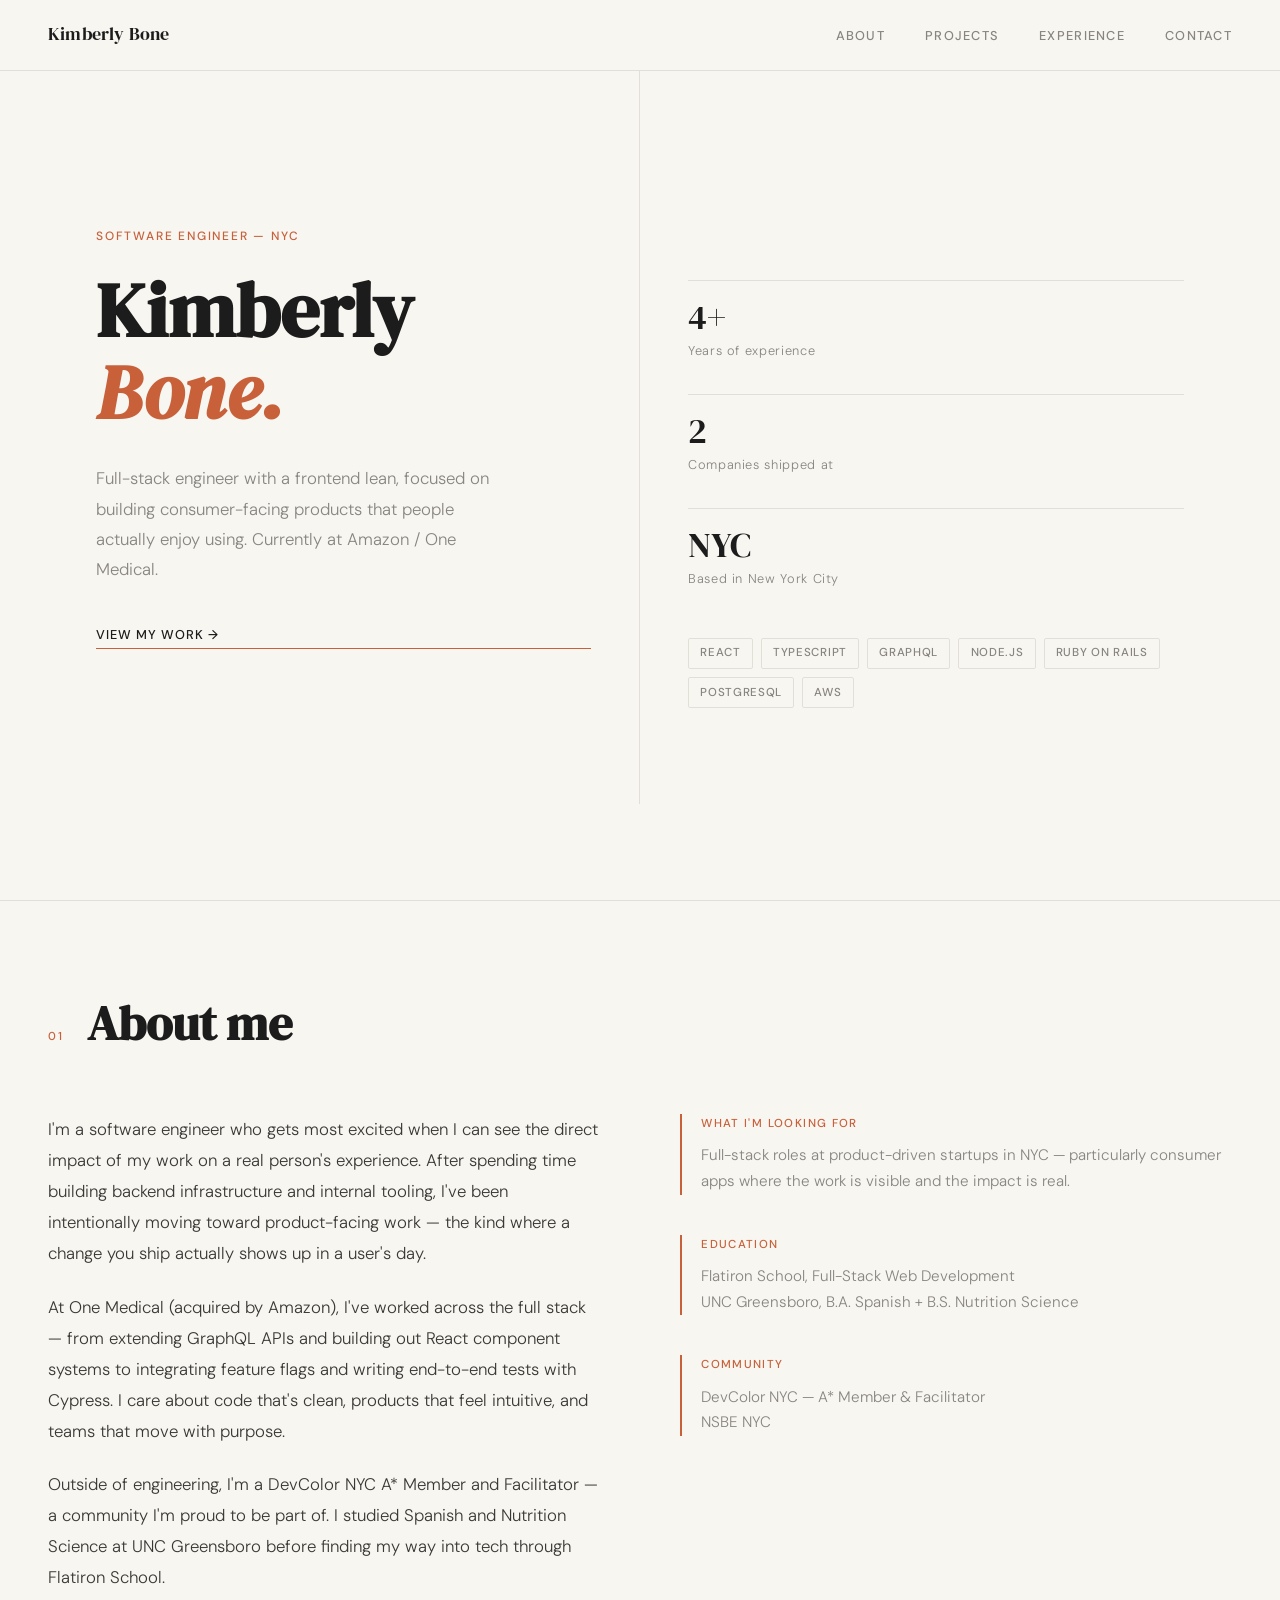
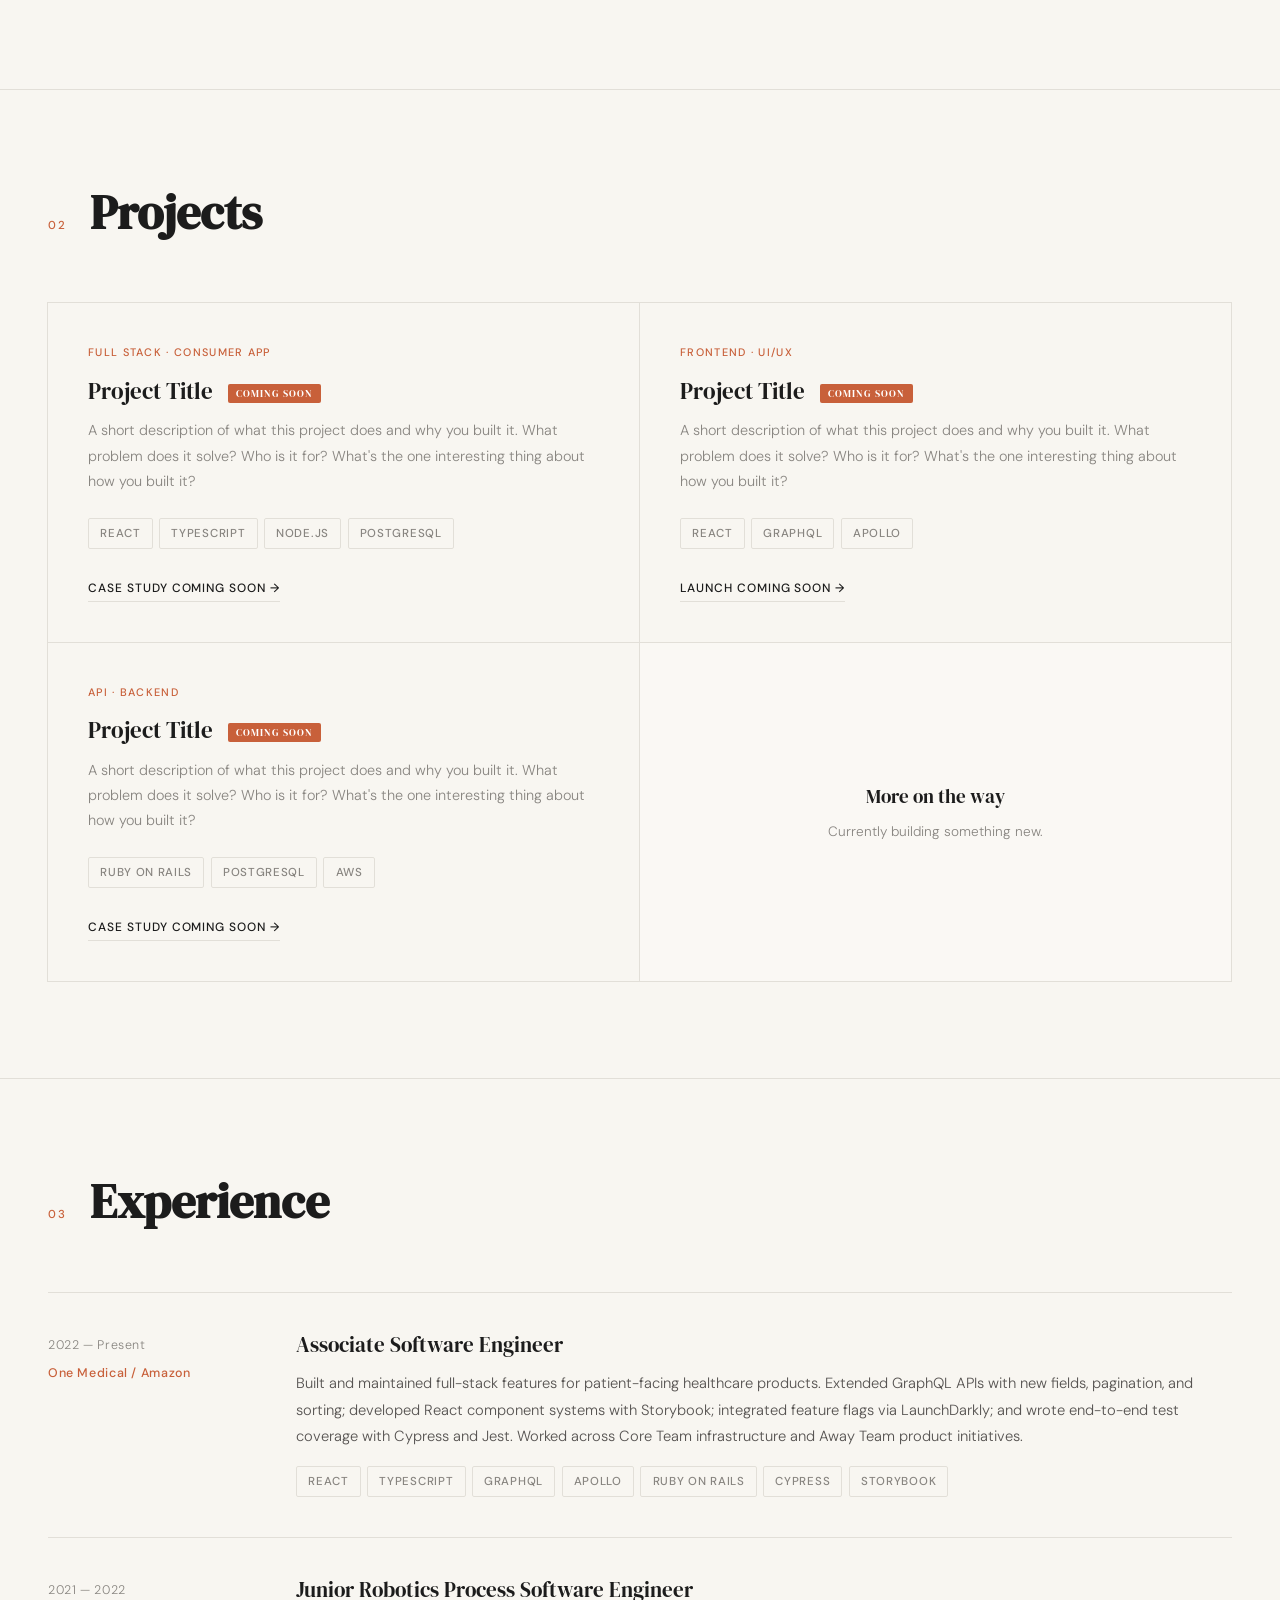
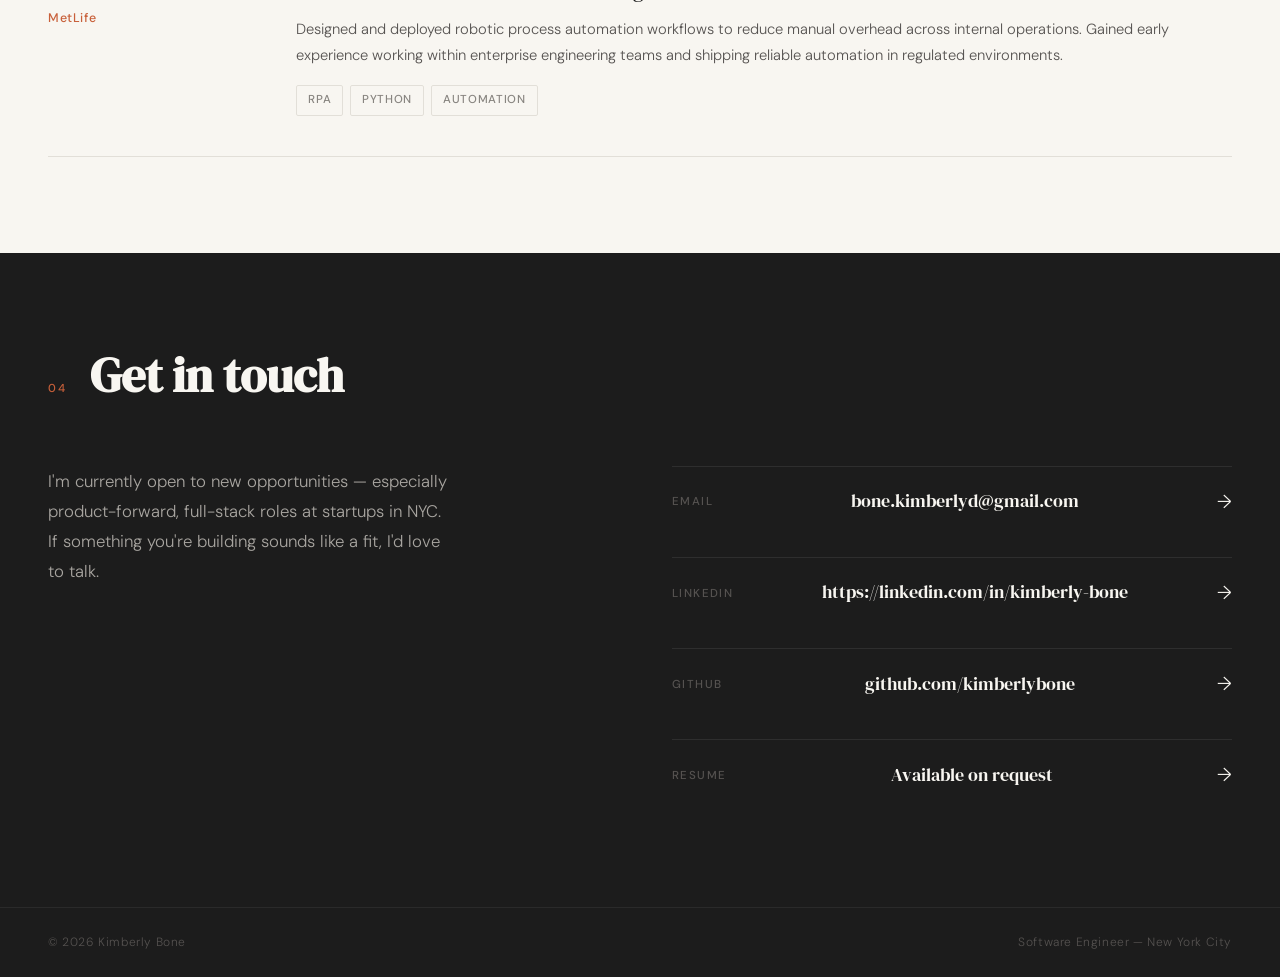
==== index.html @ f85bc444 "Initial portfolio site" ====
<!DOCTYPE html>
<html lang="en">
<head>
  <meta charset="UTF-8" />
  <meta name="viewport" content="width=device-width, initial-scale=1.0" />
  <title>Kimberly Bone — Software Engineer</title>
  <link rel="preconnect" href="https://fonts.googleapis.com" />
  <link rel="preconnect" href="https://fonts.gstatic.com" crossorigin />
  <link href="https://fonts.googleapis.com/css2?family=DM+Serif+Display:ital@0;1&family=DM+Sans:wght@300;400;500&display=swap" rel="stylesheet" />
  <style>
    *, *::before, *::after { box-sizing: border-box; margin: 0; padding: 0; }

    :root {
      --black: #0f0f0f;
      --white: #f8f6f1;
      --ink: #1c1c1c;
      --muted: #888580;
      --accent: #c8603a;
      --rule: #e2dfd8;
      --serif: 'DM Serif Display', Georgia, serif;
      --sans: 'DM Sans', system-ui, sans-serif;
    }

    html { scroll-behavior: smooth; }

    body {
      background: var(--white);
      color: var(--ink);
      font-family: var(--sans);
      font-weight: 300;
      font-size: 16px;
      line-height: 1.7;
      -webkit-font-smoothing: antialiased;
    }

    /* ── NAV ── */
    nav {
      position: fixed;
      top: 0; left: 0; right: 0;
      z-index: 100;
      display: flex;
      justify-content: space-between;
      align-items: center;
      padding: 1.25rem 3rem;
      background: var(--white);
      border-bottom: 1px solid var(--rule);
      opacity: 0;
      animation: fadeDown 0.6s 0.1s forwards;
    }

    .nav-logo {
      font-family: var(--serif);
      font-size: 1.1rem;
      color: var(--ink);
      text-decoration: none;
      letter-spacing: 0.01em;
    }

    .nav-links {
      display: flex;
      gap: 2.5rem;
      list-style: none;
    }

    .nav-links a {
      font-size: 0.8rem;
      font-weight: 500;
      letter-spacing: 0.1em;
      text-transform: uppercase;
      color: var(--muted);
      text-decoration: none;
      transition: color 0.2s;
    }

    .nav-links a:hover { color: var(--ink); }

    /* ── HERO ── */
    #home {
      min-height: 100vh;
      display: grid;
      grid-template-columns: 1fr 1fr;
      padding-top: 70px;
    }

    .hero-left {
      padding: 6rem 3rem 6rem 3rem;
      display: flex;
      flex-direction: column;
      justify-content: center;
      border-right: 1px solid var(--rule);
      opacity: 0;
      animation: fadeUp 0.8s 0.3s forwards;
    }

    .hero-label {
      font-size: 0.75rem;
      font-weight: 500;
      letter-spacing: 0.15em;
      text-transform: uppercase;
      color: var(--accent);
      margin-bottom: 1.5rem;
    }

    .hero-name {
      font-family: var(--serif);
      font-size: clamp(3.5rem, 6vw, 5.5rem);
      line-height: 1.05;
      color: var(--ink);
      margin-bottom: 2rem;
    }

    .hero-name em {
      font-style: italic;
      color: var(--accent);
    }

    .hero-desc {
      font-size: 1.05rem;
      color: var(--muted);
      max-width: 420px;
      line-height: 1.8;
      margin-bottom: 2.5rem;
    }

    .hero-cta {
      display: inline-flex;
      align-items: center;
      gap: 0.6rem;
      font-size: 0.8rem;
      font-weight: 500;
      letter-spacing: 0.08em;
      text-transform: uppercase;
      color: var(--ink);
      text-decoration: none;
      border-bottom: 1.5px solid var(--accent);
      padding-bottom: 2px;
      transition: color 0.2s, gap 0.2s;
    }

    .hero-cta:hover { color: var(--accent); gap: 1rem; }

    .hero-right {
      padding: 6rem 3rem;
      display: flex;
      flex-direction: column;
      justify-content: flex-end;
      opacity: 0;
      animation: fadeUp 0.8s 0.5s forwards;
    }

    .hero-stats {
      display: flex;
      flex-direction: column;
      gap: 2rem;
      margin-bottom: 3rem;
    }

    .stat {
      border-top: 1px solid var(--rule);
      padding-top: 1.2rem;
    }

    .stat-num {
      font-family: var(--serif);
      font-size: 2.2rem;
      color: var(--ink);
      line-height: 1;
      margin-bottom: 0.3rem;
    }

    .stat-label {
      font-size: 0.8rem;
      color: var(--muted);
      letter-spacing: 0.05em;
    }

    .hero-stack {
      display: flex;
      flex-wrap: wrap;
      gap: 0.5rem;
    }

    .tag {
      font-size: 0.72rem;
      font-weight: 500;
      letter-spacing: 0.06em;
      text-transform: uppercase;
      color: var(--muted);
      border: 1px solid var(--rule);
      padding: 0.3rem 0.7rem;
      border-radius: 2px;
    }

    /* ── SECTION SHARED ── */
    section {
      padding: 6rem 3rem;
      border-top: 1px solid var(--rule);
    }

    .section-header {
      display: flex;
      align-items: baseline;
      gap: 1.5rem;
      margin-bottom: 4rem;
    }

    .section-num {
      font-size: 0.72rem;
      font-weight: 500;
      letter-spacing: 0.15em;
      text-transform: uppercase;
      color: var(--accent);
    }

    .section-title {
      font-family: var(--serif);
      font-size: clamp(2rem, 4vw, 3rem);
      color: var(--ink);
      line-height: 1.1;
    }

    /* ── ABOUT ── */
    #about .about-grid {
      display: grid;
      grid-template-columns: 1fr 1fr;
      gap: 5rem;
      align-items: start;
    }

    .about-body p {
      font-size: 1.05rem;
      color: #3a3835;
      margin-bottom: 1.4rem;
      line-height: 1.85;
    }

    .about-body p:last-child { margin-bottom: 0; }

    .about-aside {
      display: flex;
      flex-direction: column;
      gap: 2.5rem;
    }

    .aside-block {
      border-left: 2px solid var(--accent);
      padding-left: 1.2rem;
    }

    .aside-block-label {
      font-size: 0.72rem;
      font-weight: 500;
      letter-spacing: 0.12em;
      text-transform: uppercase;
      color: var(--accent);
      margin-bottom: 0.6rem;
    }

    .aside-block-text {
      font-size: 0.95rem;
      color: var(--muted);
      line-height: 1.7;
    }

    /* ── PROJECTS ── */
    #projects .projects-grid {
      display: grid;
      grid-template-columns: 1fr 1fr;
      gap: 0;
    }

    .project-card {
      padding: 2.5rem;
      border: 1px solid var(--rule);
      margin: -1px 0 0 -1px;
      transition: background 0.2s;
      position: relative;
      overflow: hidden;
    }

    .project-card::before {
      content: '';
      position: absolute;
      top: 0; left: 0;
      width: 3px; height: 0;
      background: var(--accent);
      transition: height 0.3s;
    }

    .project-card:hover::before { height: 100%; }
    .project-card:hover { background: #faf8f4; }

    .project-tag {
      font-size: 0.68rem;
      font-weight: 500;
      letter-spacing: 0.12em;
      text-transform: uppercase;
      color: var(--accent);
      margin-bottom: 1rem;
    }

    .project-name {
      font-family: var(--serif);
      font-size: 1.45rem;
      color: var(--ink);
      margin-bottom: 0.8rem;
      line-height: 1.2;
    }

    .project-desc {
      font-size: 0.9rem;
      color: var(--muted);
      line-height: 1.75;
      margin-bottom: 1.5rem;
    }

    .project-stack {
      display: flex;
      flex-wrap: wrap;
      gap: 0.4rem;
      margin-bottom: 1.5rem;
    }

    .project-link {
      font-size: 0.75rem;
      font-weight: 500;
      letter-spacing: 0.08em;
      text-transform: uppercase;
      color: var(--ink);
      text-decoration: none;
      display: inline-flex;
      align-items: center;
      gap: 0.4rem;
      border-bottom: 1px solid var(--rule);
      padding-bottom: 2px;
      transition: border-color 0.2s, color 0.2s;
    }

    .project-link:hover { color: var(--accent); border-color: var(--accent); }

    .project-wip {
      display: inline-block;
      font-size: 0.65rem;
      font-weight: 500;
      letter-spacing: 0.1em;
      text-transform: uppercase;
      background: var(--accent);
      color: white;
      padding: 0.2rem 0.5rem;
      border-radius: 2px;
      margin-left: 0.6rem;
      vertical-align: middle;
    }

    /* ── EXPERIENCE ── */
    #experience .exp-list {
      display: flex;
      flex-direction: column;
    }

    .exp-item {
      display: grid;
      grid-template-columns: 200px 1fr;
      gap: 3rem;
      padding: 2.5rem 0;
      border-top: 1px solid var(--rule);
    }

    .exp-item:last-child { border-bottom: 1px solid var(--rule); }

    .exp-meta {
      padding-top: 0.15rem;
    }

    .exp-date {
      font-size: 0.78rem;
      color: var(--muted);
      letter-spacing: 0.05em;
      margin-bottom: 0.4rem;
    }

    .exp-company {
      font-size: 0.78rem;
      font-weight: 500;
      color: var(--accent);
      letter-spacing: 0.05em;
    }

    .exp-role {
      font-family: var(--serif);
      font-size: 1.3rem;
      color: var(--ink);
      margin-bottom: 0.8rem;
      line-height: 1.2;
    }

    .exp-body {
      font-size: 0.92rem;
      color: #555250;
      line-height: 1.8;
    }

    .exp-tags {
      display: flex;
      flex-wrap: wrap;
      gap: 0.4rem;
      margin-top: 1rem;
    }

    /* ── CONTACT ── */
    #contact {
      background: var(--ink);
      color: var(--white);
      padding: 6rem 3rem;
      border-top: none;
    }

    #contact .section-title { color: var(--white); }
    #contact .section-num { color: var(--accent); }

    .contact-grid {
      display: grid;
      grid-template-columns: 1fr 1fr;
      gap: 4rem;
      align-items: start;
    }

    .contact-intro {
      font-size: 1.05rem;
      color: #a8a5a0;
      line-height: 1.8;
      max-width: 400px;
    }

    .contact-links {
      display: flex;
      flex-direction: column;
      gap: 1.2rem;
    }

    .contact-link {
      display: flex;
      justify-content: space-between;
      align-items: center;
      padding: 1.2rem 0;
      border-top: 1px solid #2e2e2e;
      text-decoration: none;
      color: var(--white);
      transition: color 0.2s;
    }

    .contact-link:hover { color: var(--accent); }

    .contact-link-label {
      font-size: 0.72rem;
      font-weight: 500;
      letter-spacing: 0.12em;
      text-transform: uppercase;
      color: #555250;
    }

    .contact-link-value {
      font-family: var(--serif);
      font-size: 1.1rem;
    }

    .contact-arrow { font-size: 1.2rem; }

    footer {
      background: var(--ink);
      border-top: 1px solid #2a2a2a;
      padding: 1.5rem 3rem;
      display: flex;
      justify-content: space-between;
      align-items: center;
    }

    footer p {
      font-size: 0.75rem;
      color: #555250;
      letter-spacing: 0.05em;
    }

    /* ── ANIMATIONS ── */
    @keyframes fadeDown {
      from { opacity: 0; transform: translateY(-12px); }
      to   { opacity: 1; transform: translateY(0); }
    }

    @keyframes fadeUp {
      from { opacity: 0; transform: translateY(20px); }
      to   { opacity: 1; transform: translateY(0); }
    }

    .reveal {
      opacity: 0;
      transform: translateY(24px);
      transition: opacity 0.7s ease, transform 0.7s ease;
    }

    .reveal.visible {
      opacity: 1;
      transform: translateY(0);
    }

    /* ── RESPONSIVE ── */
    @media (max-width: 768px) {
      nav { padding: 1rem 1.5rem; }
      .nav-links { gap: 1.5rem; }

      #home { grid-template-columns: 1fr; }
      .hero-left { padding: 5rem 1.5rem 2rem; border-right: none; }
      .hero-right { padding: 2rem 1.5rem 4rem; }

      section { padding: 4rem 1.5rem; }

      #about .about-grid,
      .projects-grid,
      .contact-grid { grid-template-columns: 1fr; gap: 2.5rem; }

      .exp-item { grid-template-columns: 1fr; gap: 0.5rem; }

      footer { flex-direction: column; gap: 0.5rem; text-align: center; }
    }
  </style>
</head>
<body>

  <!-- NAV -->
  <nav>
    <a href="#home" class="nav-logo">Kimberly Bone</a>
    <ul class="nav-links">
      <li><a href="#about">About</a></li>
      <li><a href="#projects">Projects</a></li>
      <li><a href="#experience">Experience</a></li>
      <li><a href="#contact">Contact</a></li>
    </ul>
  </nav>

  <!-- HERO -->
  <section id="home">
    <div class="hero-left">
      <p class="hero-label">Software Engineer — NYC</p>
      <h1 class="hero-name">Kimberly<br><em>Bone.</em></h1>
      <p class="hero-desc">
        Full-stack engineer with a frontend lean, focused on building consumer-facing products that people actually enjoy using. Currently at Amazon / One Medical.
      </p>
      <a href="#projects" class="hero-cta">View my work &rarr;</a>
    </div>
    <div class="hero-right">
      <div class="hero-stats">
        <div class="stat">
          <div class="stat-num">4+</div>
          <div class="stat-label">Years of experience</div>
        </div>
        <div class="stat">
          <div class="stat-num">2</div>
          <div class="stat-label">Companies shipped at</div>
        </div>
        <div class="stat">
          <div class="stat-num">NYC</div>
          <div class="stat-label">Based in New York City</div>
        </div>
      </div>
      <div class="hero-stack">
        <span class="tag">React</span>
        <span class="tag">TypeScript</span>
        <span class="tag">GraphQL</span>
        <span class="tag">Node.js</span>
        <span class="tag">Ruby on Rails</span>
        <span class="tag">PostgreSQL</span>
        <span class="tag">AWS</span>
      </div>
    </div>
  </section>

  <!-- ABOUT -->
  <section id="about">
    <div class="section-header reveal">
      <span class="section-num">01</span>
      <h2 class="section-title">About me</h2>
    </div>
    <div class="about-grid">
      <div class="about-body reveal">
        <p>
          I'm a software engineer who gets most excited when I can see the direct impact of my work on a real person's experience. After spending time building backend infrastructure and internal tooling, I've been intentionally moving toward product-facing work — the kind where a change you ship actually shows up in a user's day.
        </p>
        <p>
          At One Medical (acquired by Amazon), I've worked across the full stack — from extending GraphQL APIs and building out React component systems to integrating feature flags and writing end-to-end tests with Cypress. I care about code that's clean, products that feel intuitive, and teams that move with purpose.
        </p>
        <p>
          Outside of engineering, I'm a DevColor NYC A* Member and Facilitator — a community I'm proud to be part of. I studied Spanish and Nutrition Science at UNC Greensboro before finding my way into tech through Flatiron School.
        </p>
      </div>
      <div class="about-aside reveal">
        <div class="aside-block">
          <div class="aside-block-label">What I'm looking for</div>
          <div class="aside-block-text">Full-stack roles at product-driven startups in NYC — particularly consumer apps where the work is visible and the impact is real.</div>
        </div>
        <div class="aside-block">
          <div class="aside-block-label">Education</div>
          <div class="aside-block-text">Flatiron School, Full-Stack Web Development<br>UNC Greensboro, B.A. Spanish + B.S. Nutrition Science</div>
        </div>
        <div class="aside-block">
          <div class="aside-block-label">Community</div>
          <div class="aside-block-text">DevColor NYC — A* Member & Facilitator</div>
          <div class="aside-block-text">NSBE NYC</div>
        </div>
      </div>
    </div>
  </section>

  <!-- PROJECTS -->
  <section id="projects">
    <div class="section-header reveal">
      <span class="section-num">02</span>
      <h2 class="section-title">Projects</h2>
    </div>
    <div class="projects-grid reveal">

      <!-- Project 1 placeholder -->
      <div class="project-card">
        <div class="project-tag">Full Stack &middot; Consumer App</div>
        <div class="project-name">Project Title <span class="project-wip">Coming Soon</span></div>
        <p class="project-desc">
          A short description of what this project does and why you built it. What problem does it solve? Who is it for? What's the one interesting thing about how you built it?
        </p>
        <div class="project-stack">
          <span class="tag">React</span>
          <span class="tag">TypeScript</span>
          <span class="tag">Node.js</span>
          <span class="tag">PostgreSQL</span>
        </div>
        <span class="project-link" aria-disabled="true">Case study coming soon &rarr;</span>
      </div>

      <!-- Project 2 placeholder -->
      <div class="project-card">
        <div class="project-tag">Frontend &middot; UI/UX</div>
        <div class="project-name">Project Title <span class="project-wip">Coming Soon</span></div>
        <p class="project-desc">
          A short description of what this project does and why you built it. What problem does it solve? Who is it for? What's the one interesting thing about how you built it?
        </p>
        <div class="project-stack">
          <span class="tag">React</span>
          <span class="tag">GraphQL</span>
          <span class="tag">Apollo</span>
        </div>
        <span class="project-link" aria-disabled="true">Launch coming soon &rarr;</span>
      </div>

      <!-- Project 3 placeholder -->
      <div class="project-card">
        <div class="project-tag">API &middot; Backend</div>
        <div class="project-name">Project Title <span class="project-wip">Coming Soon</span></div>
        <p class="project-desc">
          A short description of what this project does and why you built it. What problem does it solve? Who is it for? What's the one interesting thing about how you built it?
        </p>
        <div class="project-stack">
          <span class="tag">Ruby on Rails</span>
          <span class="tag">PostgreSQL</span>
          <span class="tag">AWS</span>
        </div>
        <span class="project-link" aria-disabled="true">Case study coming soon &rarr;</span>
      </div>

      <!-- Add more -->
      <div class="project-card" style="background: #faf8f4; display: flex; align-items: center; justify-content: center; min-height: 260px;">
        <div style="text-align: center; color: var(--muted);">
          <div style="font-family: var(--serif); font-size: 1.2rem; margin-bottom: 0.5rem; color: var(--ink);">More on the way</div>
          <div style="font-size: 0.85rem;">Currently building something new.</div>
        </div>
      </div>

    </div>
  </section>

  <!-- EXPERIENCE -->
  <section id="experience">
    <div class="section-header reveal">
      <span class="section-num">03</span>
      <h2 class="section-title">Experience</h2>
    </div>
    <div class="exp-list">

      <div class="exp-item reveal">
        <div class="exp-meta">
          <div class="exp-date">2022 — Present</div>
          <div class="exp-company">One Medical / Amazon</div>
        </div>
        <div class="exp-content">
          <div class="exp-role">Associate Software Engineer</div>
          <div class="exp-body">
            Built and maintained full-stack features for patient-facing healthcare products. Extended GraphQL APIs with new fields, pagination, and sorting; developed React component systems with Storybook; integrated feature flags via LaunchDarkly; and wrote end-to-end test coverage with Cypress and Jest. Worked across Core Team infrastructure and Away Team product initiatives.
          </div>
          <div class="exp-tags">
            <span class="tag">React</span>
            <span class="tag">TypeScript</span>
            <span class="tag">GraphQL</span>
            <span class="tag">Apollo</span>
            <span class="tag">Ruby on Rails</span>
            <span class="tag">Cypress</span>
            <span class="tag">Storybook</span>
          </div>
        </div>
      </div>

      <div class="exp-item reveal">
        <div class="exp-meta">
          <div class="exp-date">2021 — 2022</div>
          <div class="exp-company">MetLife</div>
        </div>
        <div class="exp-content">
          <div class="exp-role">Junior Robotics Process Software Engineer</div>
          <div class="exp-body">
            Designed and deployed robotic process automation workflows to reduce manual overhead across internal operations. Gained early experience working within enterprise engineering teams and shipping reliable automation in regulated environments.
          </div>
          <div class="exp-tags">
            <span class="tag">RPA</span>
            <span class="tag">Python</span>
            <span class="tag">Automation</span>
          </div>
        </div>
      </div>

    </div>
  </section>

  <!-- CONTACT -->
  <section id="contact">
    <div class="section-header reveal">
      <span class="section-num">04</span>
      <h2 class="section-title">Get in touch</h2>
    </div>
    <div class="contact-grid">
      <p class="contact-intro reveal">
        I'm currently open to new opportunities — especially product-forward, full-stack roles at startups in NYC. If something you're building sounds like a fit, I'd love to talk.
      </p>
      <div class="contact-links reveal">
        <a href="mailto:bone.kimberlyd@gmail.com" class="contact-link">
          <span class="contact-link-label">Email</span>
          <span class="contact-link-value">bone.kimberlyd@gmail.com</span>
          <span class="contact-arrow">&rarr;</span>
        </a>
        <a href="https://linkedin.com/in/kimberly-bone" target="_blank" rel="noopener noreferrer" class="contact-link">
          <span class="contact-link-label">LinkedIn</span>
          <span class="contact-link-value">https://linkedin.com/in/kimberly-bone</span>
          <span class="contact-arrow">&rarr;</span>
        </a>
        <a href="https://github.com/kimberlybone" target="_blank" rel="noopener noreferrer" class="contact-link">
          <span class="contact-link-label">GitHub</span>
          <span class="contact-link-value">github.com/kimberlybone</span>
          <span class="contact-arrow">&rarr;</span>
        </a>
        <a href="mailto:bone.kimberlyd@gmail.com?subject=Resume%20request" class="contact-link">
          <span class="contact-link-label">Resume</span>
          <span class="contact-link-value">Available on request</span>
          <span class="contact-arrow">&rarr;</span>
        </a>
      </div>
    </div>
  </section>

  <footer>
    <p>© 2026 Kimberly Bone</p>
    <p>Software Engineer — New York City</p>
  </footer>

  <script>
    // Scroll reveal
    const reveals = document.querySelectorAll('.reveal');
    const observer = new IntersectionObserver((entries) => {
      entries.forEach((entry, i) => {
        if (entry.isIntersecting) {
          setTimeout(() => entry.target.classList.add('visible'), i * 80);
          observer.unobserve(entry.target);
        }
      });
    }, { threshold: 0.1 });
    reveals.forEach(el => observer.observe(el));

    // Active nav link
    const sections = document.querySelectorAll('section[id], nav');
    const navLinks = document.querySelectorAll('.nav-links a');
    const io = new IntersectionObserver((entries) => {
      entries.forEach(entry => {
        if (entry.isIntersecting) {
          const id = entry.target.id;
          navLinks.forEach(a => {
            a.style.color = a.getAttribute('href') === `#${id}` ? 'var(--ink)' : '';
          });
        }
      });
    }, { threshold: 0.4 });
    document.querySelectorAll('section[id]').forEach(s => io.observe(s));
  </script>

</body>
</html>
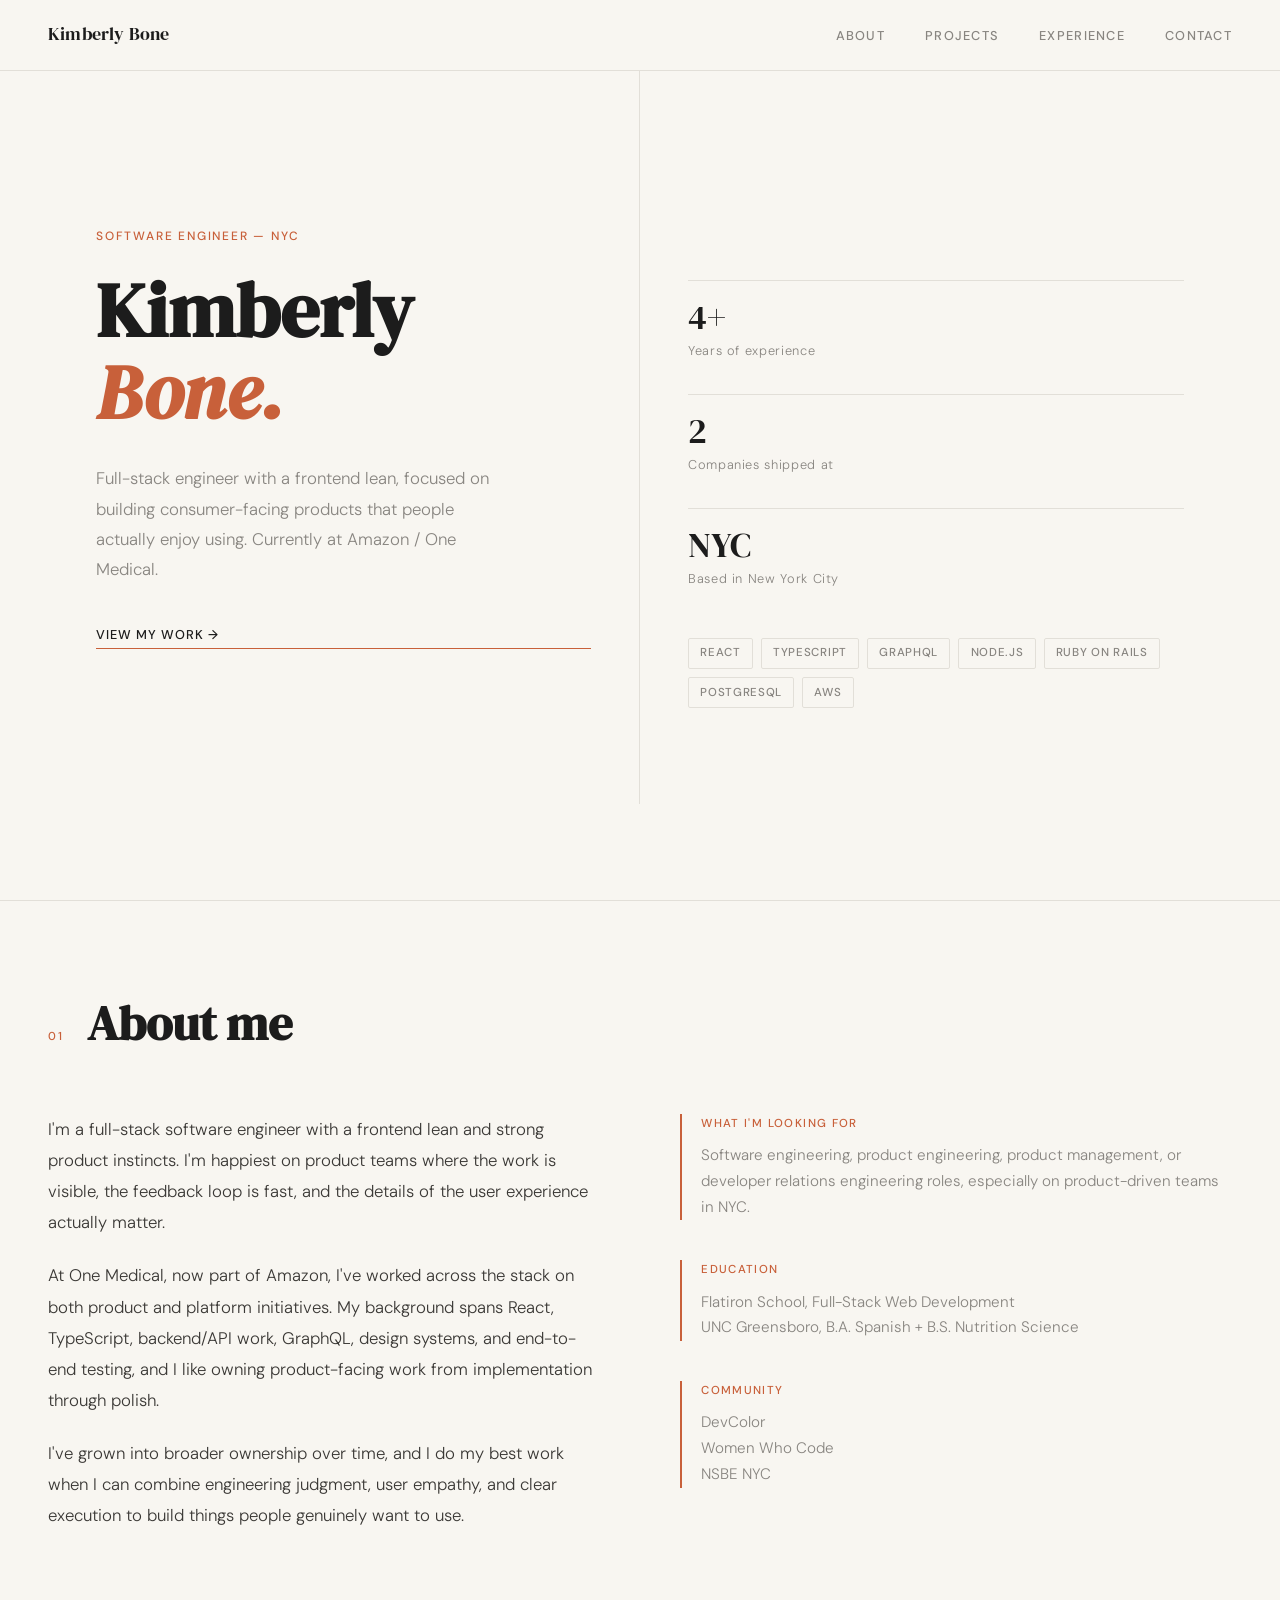
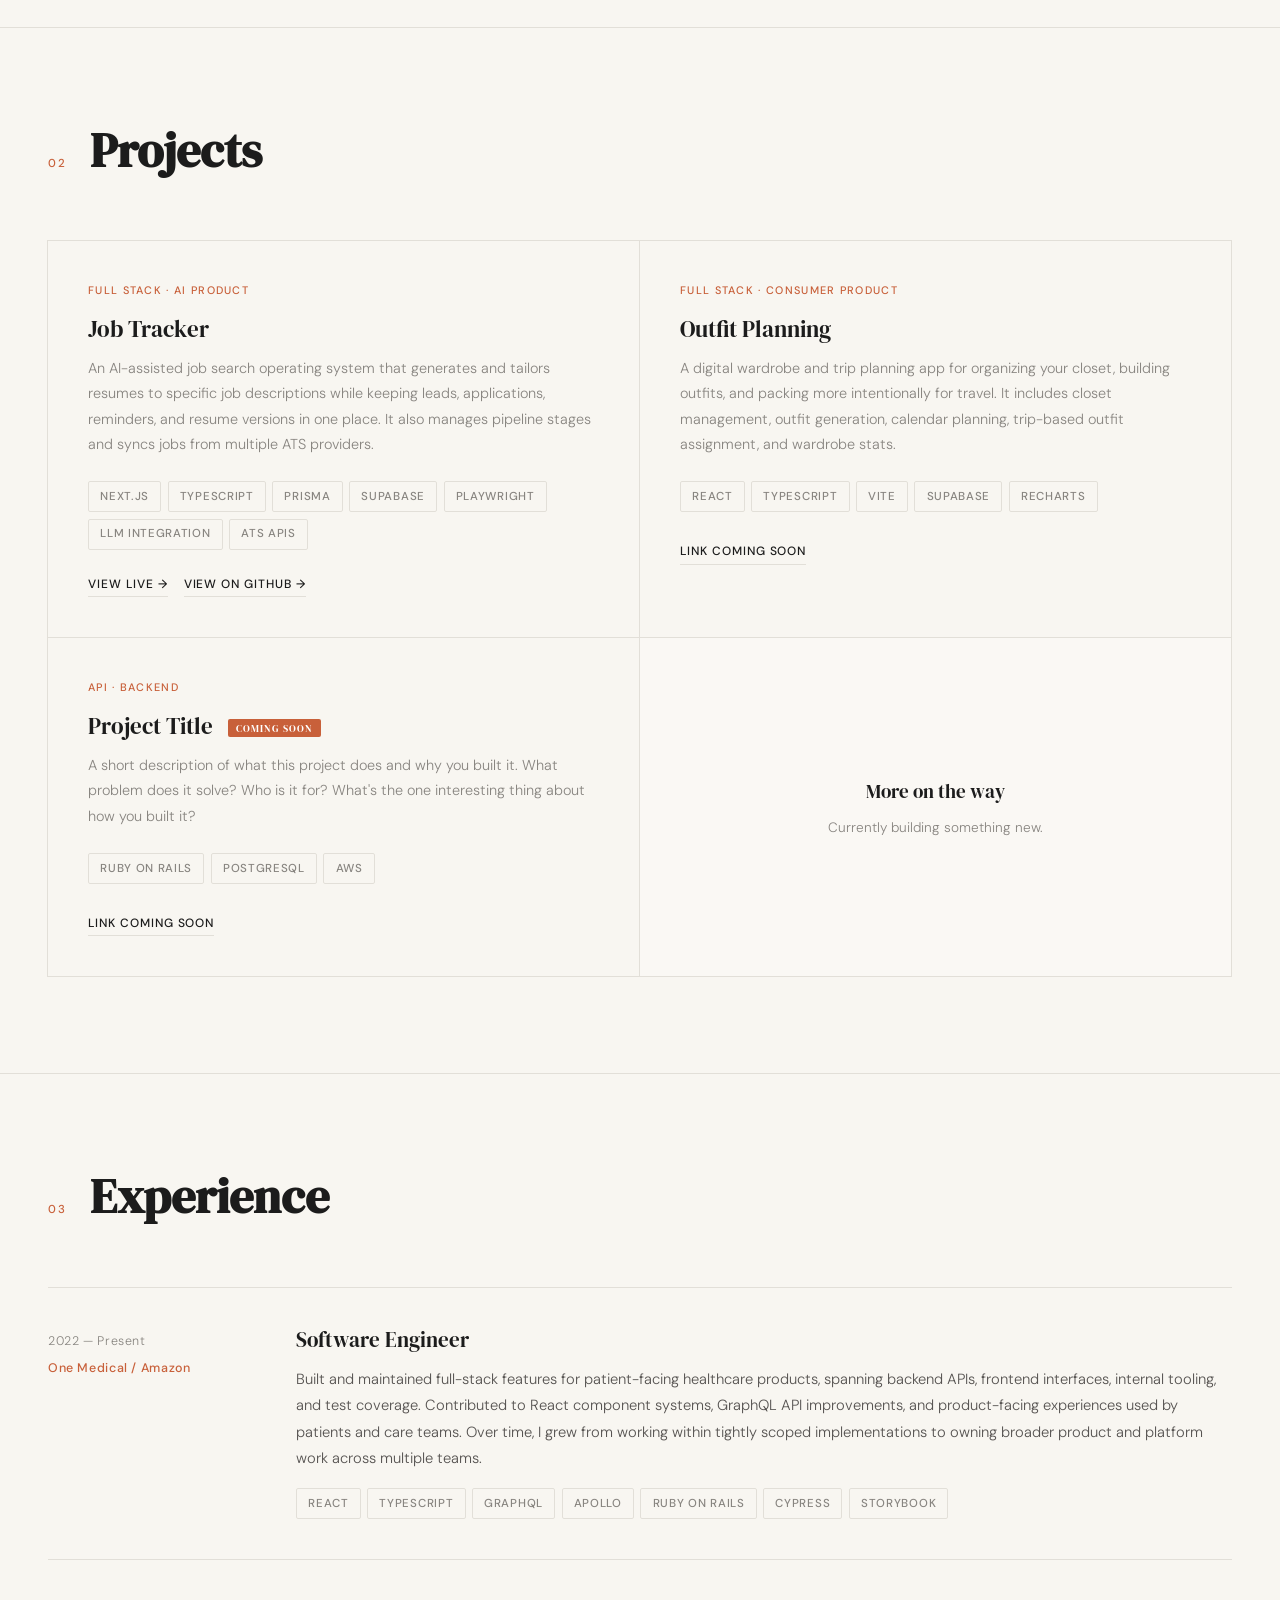
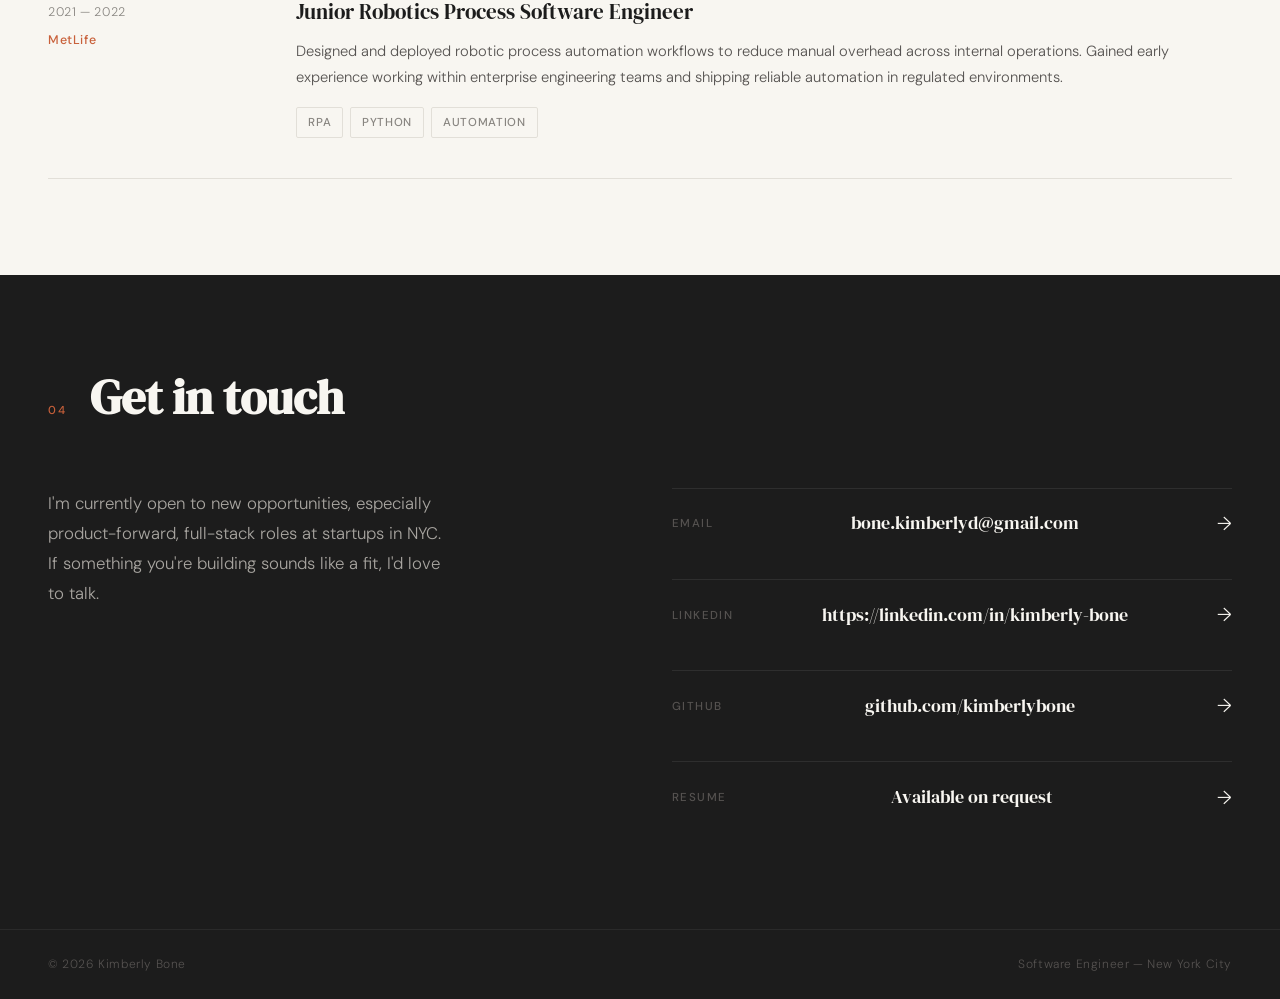
==== commit 979cf19a: "Refine portfolio and add project cards" ====
--- a/index.html
+++ b/index.html
@@ -583,19 +583,19 @@
     <div class="about-grid">
       <div class="about-body reveal">
         <p>
-          I'm a software engineer who gets most excited when I can see the direct impact of my work on a real person's experience. After spending time building backend infrastructure and internal tooling, I've been intentionally moving toward product-facing work — the kind where a change you ship actually shows up in a user's day.
+          I'm a full-stack software engineer with a frontend lean and strong product instincts. I'm happiest on product teams where the work is visible, the feedback loop is fast, and the details of the user experience actually matter.
         </p>
         <p>
-          At One Medical (acquired by Amazon), I've worked across the full stack — from extending GraphQL APIs and building out React component systems to integrating feature flags and writing end-to-end tests with Cypress. I care about code that's clean, products that feel intuitive, and teams that move with purpose.
+          At One Medical, now part of Amazon, I've worked across the stack on both product and platform initiatives. My background spans React, TypeScript, backend/API work, GraphQL, design systems, and end-to-end testing, and I like owning product-facing work from implementation through polish.
         </p>
         <p>
-          Outside of engineering, I'm a DevColor NYC A* Member and Facilitator — a community I'm proud to be part of. I studied Spanish and Nutrition Science at UNC Greensboro before finding my way into tech through Flatiron School.
+          I've grown into broader ownership over time, and I do my best work when I can combine engineering judgment, user empathy, and clear execution to build things people genuinely want to use.
         </p>
       </div>
       <div class="about-aside reveal">
         <div class="aside-block">
           <div class="aside-block-label">What I'm looking for</div>
-          <div class="aside-block-text">Full-stack roles at product-driven startups in NYC — particularly consumer apps where the work is visible and the impact is real.</div>
+          <div class="aside-block-text">Software engineering, product engineering, product management, or developer relations engineering roles, especially on product-driven teams in NYC.</div>
         </div>
         <div class="aside-block">
           <div class="aside-block-label">Education</div>
@@ -603,7 +603,8 @@
         </div>
         <div class="aside-block">
           <div class="aside-block-label">Community</div>
-          <div class="aside-block-text">DevColor NYC — A* Member & Facilitator</div>
+          <div class="aside-block-text">DevColor</div>
+          <div class="aside-block-text">Women Who Code</div>
           <div class="aside-block-text">NSBE NYC</div>
         </div>
       </div>
@@ -618,35 +619,41 @@
     </div>
     <div class="projects-grid reveal">
 
-      <!-- Project 1 placeholder -->
       <div class="project-card">
-        <div class="project-tag">Full Stack &middot; Consumer App</div>
-        <div class="project-name">Project Title <span class="project-wip">Coming Soon</span></div>
+        <div class="project-tag">Full Stack &middot; AI Product</div>
+        <div class="project-name">Job Tracker</div>
         <p class="project-desc">
-          A short description of what this project does and why you built it. What problem does it solve? Who is it for? What's the one interesting thing about how you built it?
+          An AI-assisted job search operating system that generates and tailors resumes to specific job descriptions while keeping leads, applications, reminders, and resume versions in one place. It also manages pipeline stages and syncs jobs from multiple ATS providers.
+        </p>
+        <div class="project-stack">
+          <span class="tag">Next.js</span>
+          <span class="tag">TypeScript</span>
+          <span class="tag">Prisma</span>
+          <span class="tag">Supabase</span>
+          <span class="tag">Playwright</span>
+          <span class="tag">LLM Integration</span>
+          <span class="tag">ATS APIs</span>
+        </div>
+        <div style="display:flex; gap:1rem; flex-wrap:wrap; align-items:center;">
+          <a href="https://hustleboard.vercel.app" class="project-link">View live &rarr;</a>
+          <a href="https://github.com/kimberlybone/job-tracker" class="project-link">View on GitHub &rarr;</a>
+        </div>
+      </div>
+
+      <div class="project-card">
+        <div class="project-tag">Full Stack &middot; Consumer Product</div>
+        <div class="project-name">Outfit Planning</div>
+        <p class="project-desc">
+          A digital wardrobe and trip planning app for organizing your closet, building outfits, and packing more intentionally for travel. It includes closet management, outfit generation, calendar planning, trip-based outfit assignment, and wardrobe stats.
         </p>
         <div class="project-stack">
           <span class="tag">React</span>
           <span class="tag">TypeScript</span>
-          <span class="tag">Node.js</span>
-          <span class="tag">PostgreSQL</span>
-        </div>
-        <span class="project-link" aria-disabled="true">Case study coming soon &rarr;</span>
-      </div>
-
-      <!-- Project 2 placeholder -->
-      <div class="project-card">
-        <div class="project-tag">Frontend &middot; UI/UX</div>
-        <div class="project-name">Project Title <span class="project-wip">Coming Soon</span></div>
-        <p class="project-desc">
-          A short description of what this project does and why you built it. What problem does it solve? Who is it for? What's the one interesting thing about how you built it?
-        </p>
-        <div class="project-stack">
-          <span class="tag">React</span>
-          <span class="tag">GraphQL</span>
-          <span class="tag">Apollo</span>
-        </div>
-        <span class="project-link" aria-disabled="true">Launch coming soon &rarr;</span>
+          <span class="tag">Vite</span>
+          <span class="tag">Supabase</span>
+          <span class="tag">Recharts</span>
+        </div>
+        <span class="project-link" aria-disabled="true">Link coming soon</span>
       </div>
 
       <!-- Project 3 placeholder -->
@@ -661,7 +668,7 @@
           <span class="tag">PostgreSQL</span>
           <span class="tag">AWS</span>
         </div>
-        <span class="project-link" aria-disabled="true">Case study coming soon &rarr;</span>
+        <span class="project-link" aria-disabled="true">Link coming soon</span>
       </div>
 
       <!-- Add more -->
@@ -689,9 +696,9 @@
           <div class="exp-company">One Medical / Amazon</div>
         </div>
         <div class="exp-content">
-          <div class="exp-role">Associate Software Engineer</div>
+          <div class="exp-role">Software Engineer</div>
           <div class="exp-body">
-            Built and maintained full-stack features for patient-facing healthcare products. Extended GraphQL APIs with new fields, pagination, and sorting; developed React component systems with Storybook; integrated feature flags via LaunchDarkly; and wrote end-to-end test coverage with Cypress and Jest. Worked across Core Team infrastructure and Away Team product initiatives.
+            Built and maintained full-stack features for patient-facing healthcare products, spanning backend APIs, frontend interfaces, internal tooling, and test coverage. Contributed to React component systems, GraphQL API improvements, and product-facing experiences used by patients and care teams. Over time, I grew from working within tightly scoped implementations to owning broader product and platform work across multiple teams.
           </div>
           <div class="exp-tags">
             <span class="tag">React</span>
@@ -734,25 +741,25 @@
     </div>
     <div class="contact-grid">
       <p class="contact-intro reveal">
-        I'm currently open to new opportunities — especially product-forward, full-stack roles at startups in NYC. If something you're building sounds like a fit, I'd love to talk.
+        I'm currently open to new opportunities, especially product-forward, full-stack roles at startups in NYC. If something you're building sounds like a fit, I'd love to talk.
       </p>
       <div class="contact-links reveal">
-        <a href="mailto:bone.kimberlyd@gmail.com" class="contact-link">
+        <a href="https://mail.google.com/mail/?view=cm&fs=1&to=bone.kimberlyd@gmail.com" class="contact-link">
           <span class="contact-link-label">Email</span>
           <span class="contact-link-value">bone.kimberlyd@gmail.com</span>
           <span class="contact-arrow">&rarr;</span>
         </a>
-        <a href="https://linkedin.com/in/kimberly-bone" target="_blank" rel="noopener noreferrer" class="contact-link">
+        <a href="https://linkedin.com/in/kimberly-bone" class="contact-link">
           <span class="contact-link-label">LinkedIn</span>
           <span class="contact-link-value">https://linkedin.com/in/kimberly-bone</span>
           <span class="contact-arrow">&rarr;</span>
         </a>
-        <a href="https://github.com/kimberlybone" target="_blank" rel="noopener noreferrer" class="contact-link">
+        <a href="https://github.com/kimberlybone" class="contact-link">
           <span class="contact-link-label">GitHub</span>
           <span class="contact-link-value">github.com/kimberlybone</span>
           <span class="contact-arrow">&rarr;</span>
         </a>
-        <a href="mailto:bone.kimberlyd@gmail.com?subject=Resume%20request" class="contact-link">
+        <a href="https://mail.google.com/mail/?view=cm&fs=1&to=bone.kimberlyd@gmail.com&su=Resume%20request" class="contact-link">
           <span class="contact-link-label">Resume</span>
           <span class="contact-link-value">Available on request</span>
           <span class="contact-arrow">&rarr;</span>
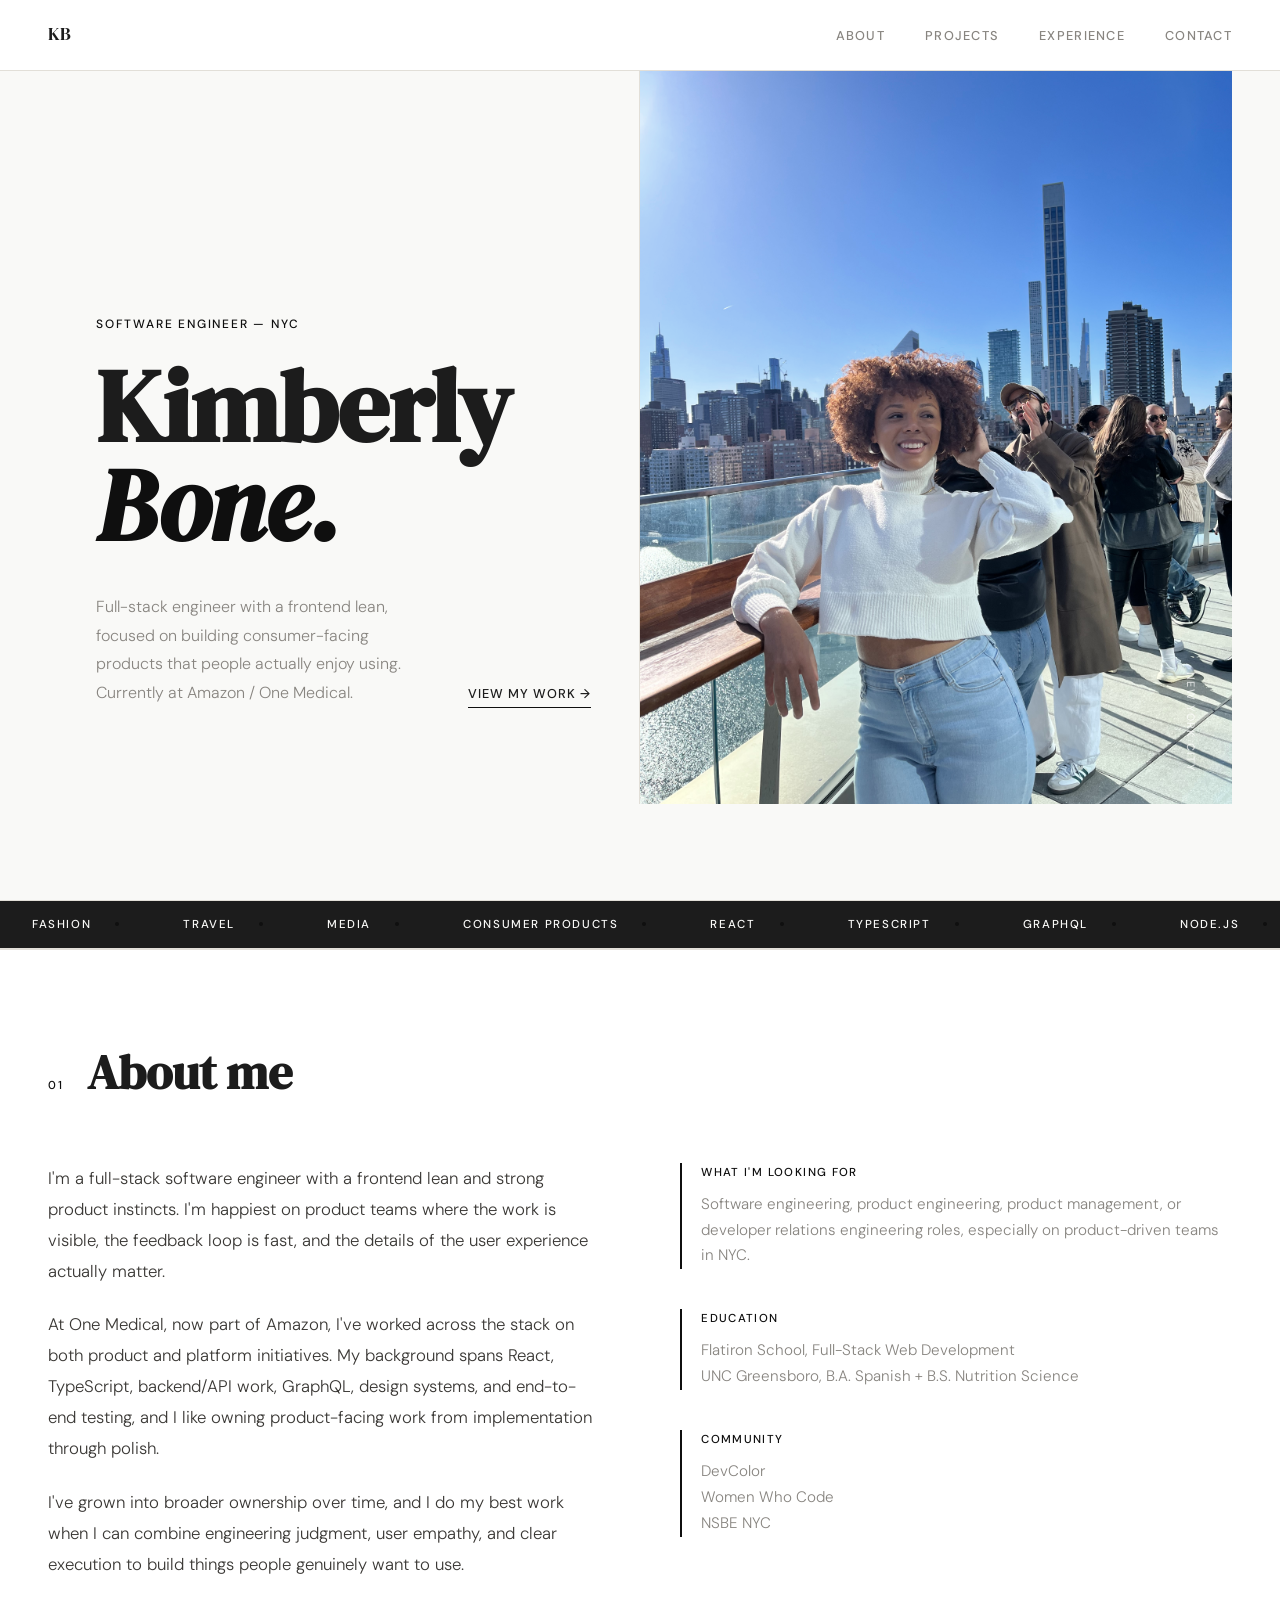
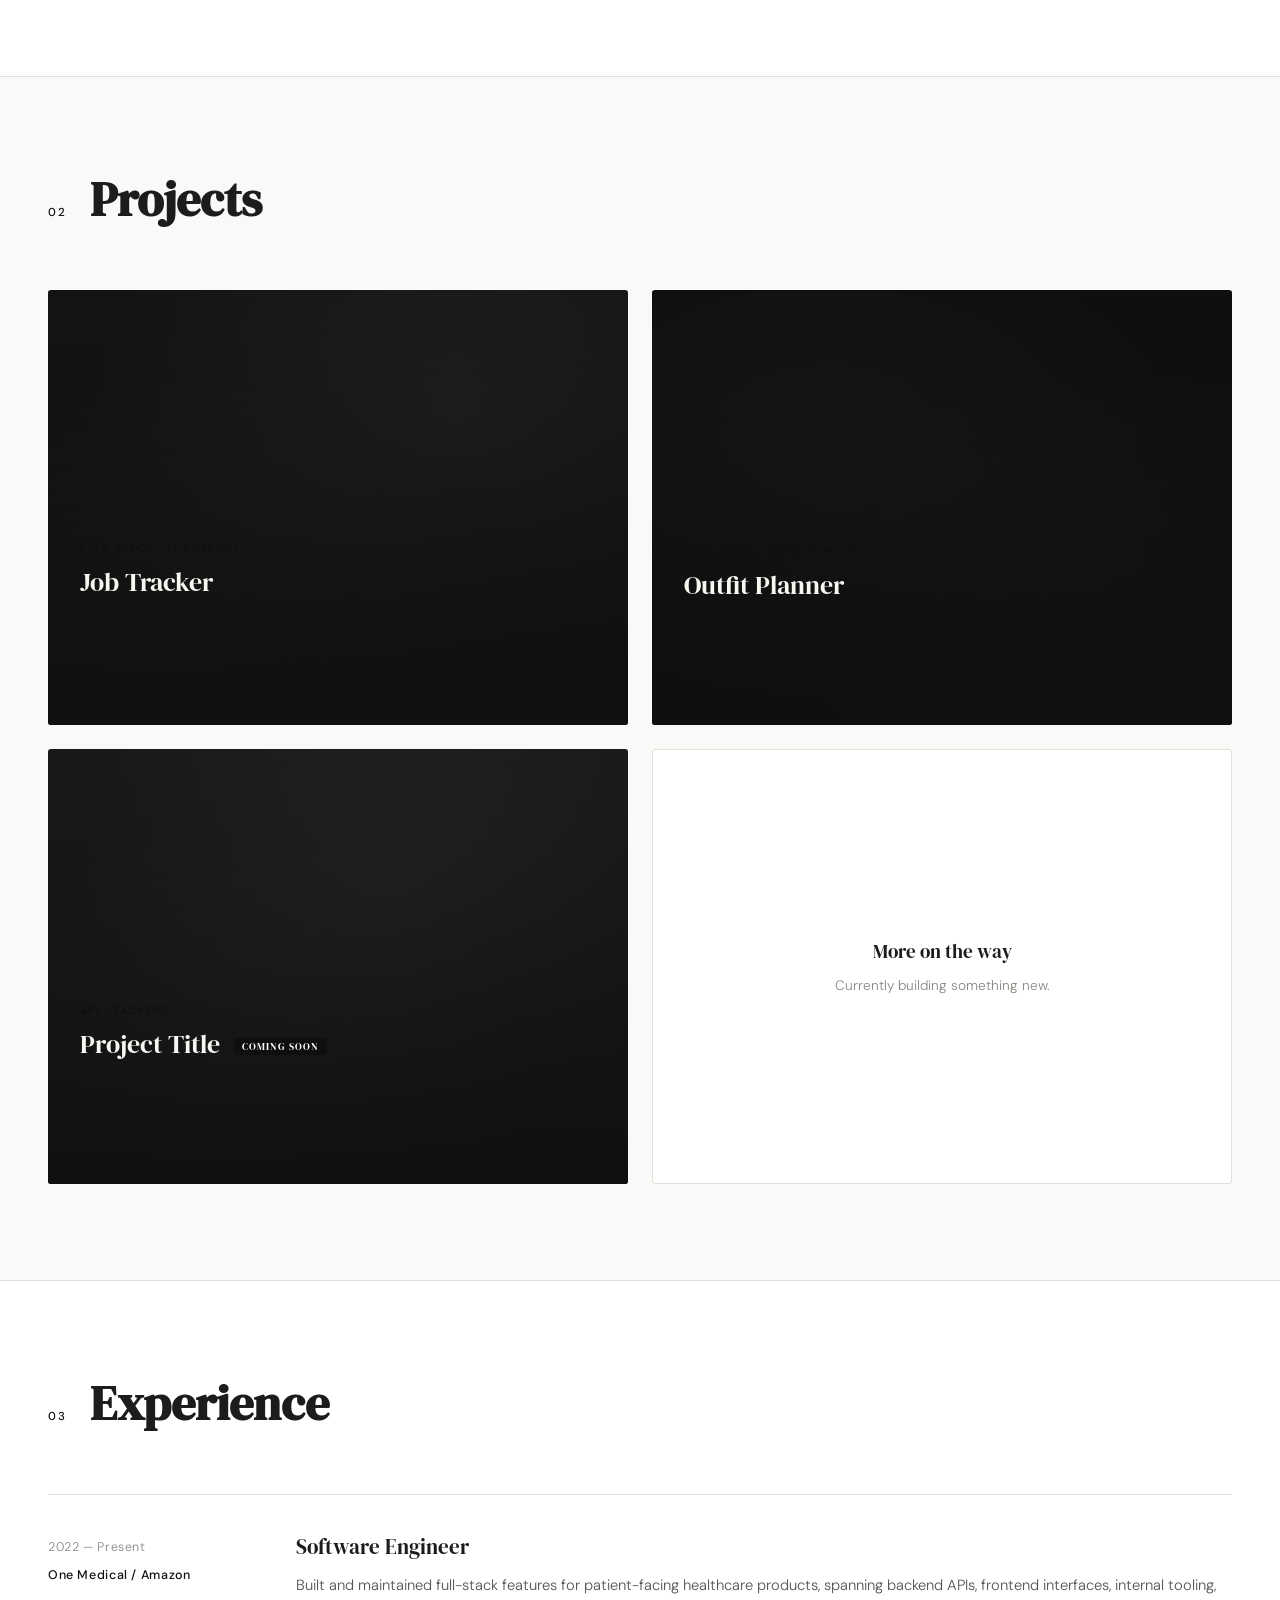
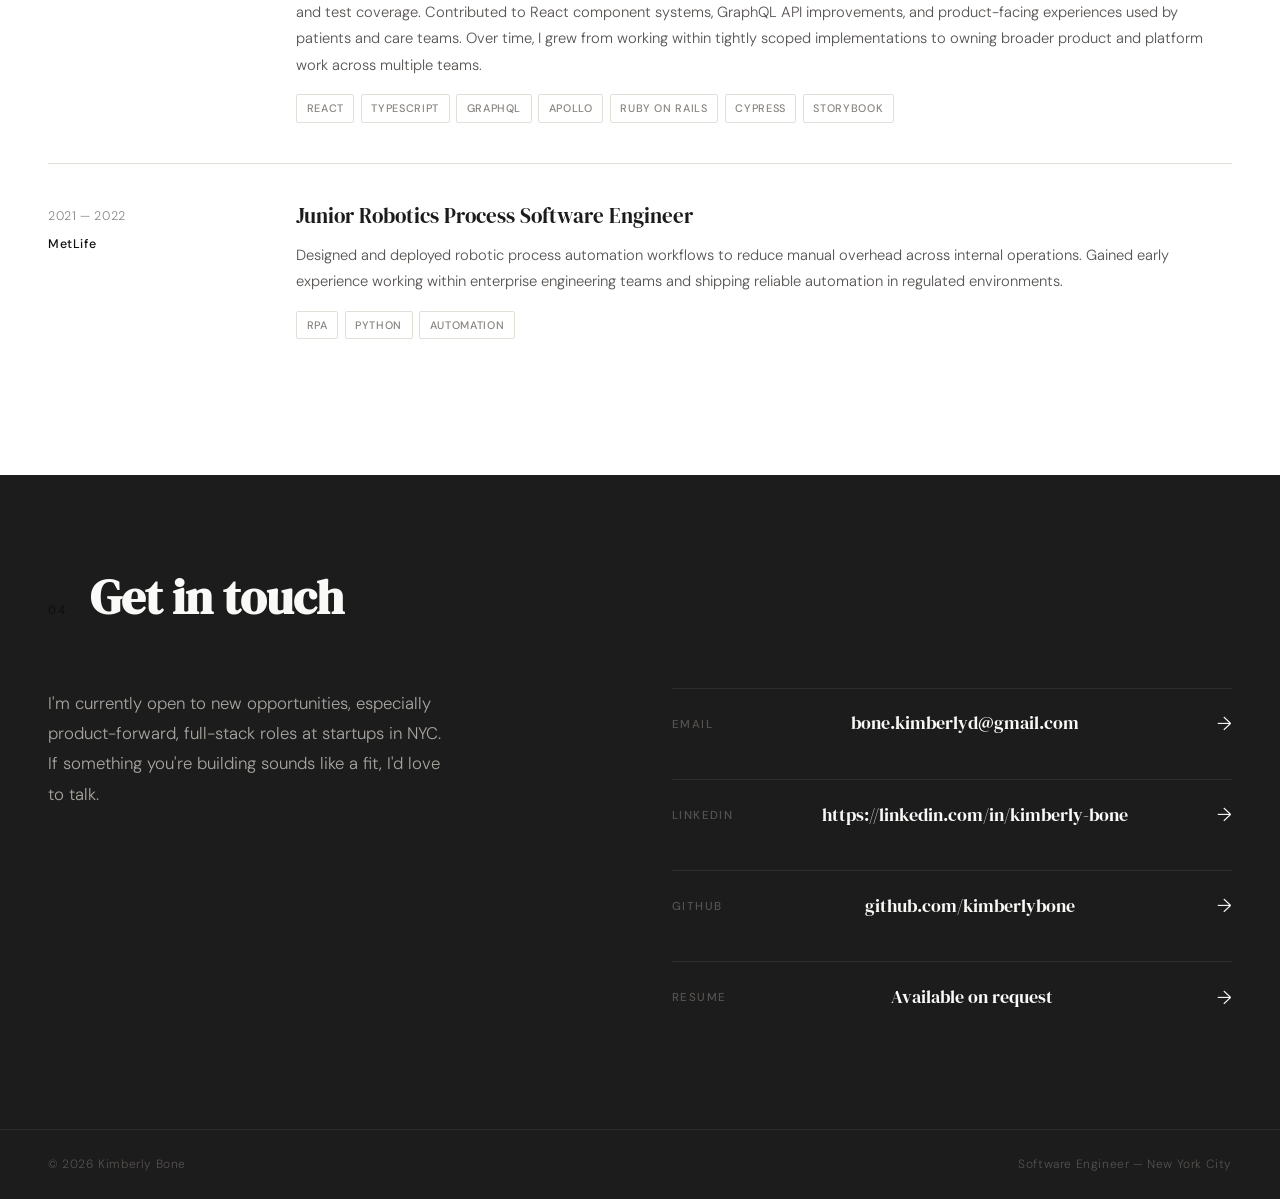
==== commit 91eb180f: "Update portfolio content and imagery" ====
--- a/index.html
+++ b/index.html
@@ -6,16 +6,18 @@
   <title>Kimberly Bone — Software Engineer</title>
   <link rel="preconnect" href="https://fonts.googleapis.com" />
   <link rel="preconnect" href="https://fonts.gstatic.com" crossorigin />
-  <link href="https://fonts.googleapis.com/css2?family=DM+Serif+Display:ital@0;1&family=DM+Sans:wght@300;400;500&display=swap" rel="stylesheet" />
+  <link href="https://fonts.googleapis.com/css2?family=DM+Serif+Display:ital@0;1&family=DM+Sans:opsz,wght@9..40,300;9..40,400;9..40,500&display=swap" rel="stylesheet" />
   <style>
     *, *::before, *::after { box-sizing: border-box; margin: 0; padding: 0; }
 
     :root {
       --black: #0f0f0f;
-      --white: #f8f6f1;
+      --white: #f9f9f7;
+      --pure-white: #ffffff;
       --ink: #1c1c1c;
       --muted: #888580;
-      --accent: #c8603a;
+      --accent: #0f0f0f;
+      --accent-2: #0f0f0f;
       --rule: #e2dfd8;
       --serif: 'DM Serif Display', Georgia, serif;
       --sans: 'DM Sans', system-ui, sans-serif;
@@ -31,6 +33,7 @@
       font-size: 16px;
       line-height: 1.7;
       -webkit-font-smoothing: antialiased;
+      overflow-x: hidden;
     }
 
     /* ── NAV ── */
@@ -42,7 +45,7 @@
       justify-content: space-between;
       align-items: center;
       padding: 1.25rem 3rem;
-      background: var(--white);
+      background: var(--pure-white);
       border-bottom: 1px solid var(--rule);
       opacity: 0;
       animation: fadeDown 0.6s 0.1s forwards;
@@ -86,7 +89,7 @@
       padding: 6rem 3rem 6rem 3rem;
       display: flex;
       flex-direction: column;
-      justify-content: center;
+      justify-content: flex-end;
       border-right: 1px solid var(--rule);
       opacity: 0;
       animation: fadeUp 0.8s 0.3s forwards;
@@ -103,23 +106,31 @@
 
     .hero-name {
       font-family: var(--serif);
-      font-size: clamp(3.5rem, 6vw, 5.5rem);
-      line-height: 1.05;
+      font-size: clamp(4.5rem, 8vw, 7.5rem);
+      line-height: 0.95;
       color: var(--ink);
-      margin-bottom: 2rem;
+      margin-bottom: 2.5rem;
+      letter-spacing: -0.01em;
     }
 
     .hero-name em {
       font-style: italic;
       color: var(--accent);
+      display: block;
+    }
+
+    .hero-bottom {
+      display: flex;
+      align-items: flex-end;
+      justify-content: space-between;
+      gap: 2rem;
     }
 
     .hero-desc {
-      font-size: 1.05rem;
+      font-size: 1rem;
       color: var(--muted);
-      max-width: 420px;
+      max-width: 320px;
       line-height: 1.8;
-      margin-bottom: 2.5rem;
     }
 
     .hero-cta {
@@ -134,61 +145,92 @@
       text-decoration: none;
       border-bottom: 1.5px solid var(--accent);
       padding-bottom: 2px;
+      white-space: nowrap;
       transition: color 0.2s, gap 0.2s;
     }
 
     .hero-cta:hover { color: var(--accent); gap: 1rem; }
 
+    /* Hero image */
     .hero-right {
-      padding: 6rem 3rem;
-      display: flex;
-      flex-direction: column;
-      justify-content: flex-end;
+      position: relative;
+      overflow: hidden;
       opacity: 0;
       animation: fadeUp 0.8s 0.5s forwards;
     }
 
-    .hero-stats {
-      display: flex;
-      flex-direction: column;
-      gap: 2rem;
-      margin-bottom: 3rem;
-    }
-
-    .stat {
+    .hero-image {
+      position: absolute;
+      inset: 0;
+      width: 100%;
+      height: 100%;
+      object-fit: cover;
+      object-position: center 20%;
+      filter: saturate(0.85);
+      transition: transform 8s ease, filter 0.4s ease;
+    }
+
+    .hero-right:hover .hero-image {
+      transform: scale(1.03);
+      filter: saturate(1);
+    }
+
+    .hero-image-caption {
+      position: absolute;
+      bottom: 2rem;
+      right: 2rem;
+      font-size: 0.68rem;
+      font-weight: 500;
+      letter-spacing: 0.12em;
+      text-transform: uppercase;
+      color: rgba(255,255,255,0.7);
+      writing-mode: vertical-rl;
+      text-orientation: mixed;
+    }
+
+    /* ── MARQUEE ── */
+    .marquee-strip {
       border-top: 1px solid var(--rule);
-      padding-top: 1.2rem;
-    }
-
-    .stat-num {
-      font-family: var(--serif);
-      font-size: 2.2rem;
-      color: var(--ink);
-      line-height: 1;
-      margin-bottom: 0.3rem;
-    }
-
-    .stat-label {
-      font-size: 0.8rem;
-      color: var(--muted);
-      letter-spacing: 0.05em;
-    }
-
-    .hero-stack {
-      display: flex;
-      flex-wrap: wrap;
-      gap: 0.5rem;
-    }
-
-    .tag {
+      border-bottom: 1px solid var(--rule);
+      background: var(--ink);
+      padding: 0.85rem 0;
+      overflow: hidden;
+      display: flex;
+    }
+
+    .marquee-track {
+      display: flex;
+      gap: 0;
+      animation: marquee 28s linear infinite;
+      white-space: nowrap;
+      flex-shrink: 0;
+    }
+
+    .marquee-strip:hover .marquee-track { animation-play-state: paused; }
+
+    .marquee-item {
+      display: inline-flex;
+      align-items: center;
+      gap: 1.5rem;
+      padding: 0 2rem;
       font-size: 0.72rem;
       font-weight: 500;
-      letter-spacing: 0.06em;
-      text-transform: uppercase;
-      color: var(--muted);
-      border: 1px solid var(--rule);
-      padding: 0.3rem 0.7rem;
-      border-radius: 2px;
+      letter-spacing: 0.14em;
+      text-transform: uppercase;
+      color: var(--white);
+    }
+
+    .marquee-dot {
+      width: 4px;
+      height: 4px;
+      border-radius: 50%;
+      background: var(--accent);
+      flex-shrink: 0;
+    }
+
+    @keyframes marquee {
+      from { transform: translateX(0); }
+      to   { transform: translateX(-50%); }
     }
 
     /* ── SECTION SHARED ── */
@@ -220,6 +262,7 @@
     }
 
     /* ── ABOUT ── */
+    #about { background: var(--pure-white); }
     #about .about-grid {
       display: grid;
       grid-template-columns: 1fr 1fr;
@@ -266,81 +309,166 @@
     #projects .projects-grid {
       display: grid;
       grid-template-columns: 1fr 1fr;
-      gap: 0;
+      gap: 1.5rem;
     }
 
     .project-card {
-      padding: 2.5rem;
-      border: 1px solid var(--rule);
-      margin: -1px 0 0 -1px;
-      transition: background 0.2s;
       position: relative;
       overflow: hidden;
-    }
-
-    .project-card::before {
-      content: '';
+      border-radius: 3px;
+      aspect-ratio: 4/3;
+      cursor: pointer;
+    }
+
+    /* each card has a distinct background color/image */
+    .project-card-bg {
       position: absolute;
-      top: 0; left: 0;
-      width: 3px; height: 0;
-      background: var(--accent);
-      transition: height 0.3s;
-    }
-
-    .project-card:hover::before { height: 100%; }
-    .project-card:hover { background: #faf8f4; }
+      inset: 0;
+      transition: transform 0.6s cubic-bezier(0.25, 0.46, 0.45, 0.94);
+    }
+
+    .project-card:hover .project-card-bg {
+      transform: scale(1.05);
+    }
+
+    .project-card-overlay {
+      position: absolute;
+      inset: 0;
+      background: linear-gradient(
+        to top,
+        rgba(15,15,15,0.92) 0%,
+        rgba(15,15,15,0.5) 50%,
+        rgba(15,15,15,0.1) 100%
+      );
+      transition: background 0.4s;
+    }
+
+    .project-card:hover .project-card-overlay {
+      background: linear-gradient(
+        to top,
+        rgba(15,15,15,0.96) 0%,
+        rgba(15,15,15,0.6) 55%,
+        rgba(15,15,15,0.15) 100%
+      );
+    }
+
+    .project-card-content {
+      position: absolute;
+      inset: 0;
+      padding: 2rem;
+      display: flex;
+      flex-direction: column;
+      justify-content: flex-end;
+    }
 
     .project-tag {
-      font-size: 0.68rem;
-      font-weight: 500;
-      letter-spacing: 0.12em;
+      font-size: 0.65rem;
+      font-weight: 500;
+      letter-spacing: 0.14em;
       text-transform: uppercase;
       color: var(--accent);
-      margin-bottom: 1rem;
+      margin-bottom: 0.6rem;
     }
 
     .project-name {
       font-family: var(--serif);
-      font-size: 1.45rem;
-      color: var(--ink);
-      margin-bottom: 0.8rem;
-      line-height: 1.2;
+      font-size: 1.6rem;
+      color: #f8f6f1;
+      margin-bottom: 0.6rem;
+      line-height: 1.15;
     }
 
     .project-desc {
-      font-size: 0.9rem;
-      color: var(--muted);
-      line-height: 1.75;
-      margin-bottom: 1.5rem;
+      font-size: 0.85rem;
+      color: rgba(248,246,241,0.65);
+      line-height: 1.7;
+      margin-bottom: 1.2rem;
+      max-height: 0;
+      overflow: hidden;
+      opacity: 0;
+      transition: max-height 0.4s ease, opacity 0.35s ease, margin 0.4s ease;
+    }
+
+    .project-card:hover .project-desc {
+      max-height: 8rem;
+      opacity: 1;
     }
 
     .project-stack {
       display: flex;
       flex-wrap: wrap;
       gap: 0.4rem;
-      margin-bottom: 1.5rem;
-    }
+      margin-bottom: 1rem;
+      opacity: 0;
+      transform: translateY(6px);
+      transition: opacity 0.35s 0.05s ease, transform 0.35s 0.05s ease;
+    }
+
+    .project-card:hover .project-stack { opacity: 1; transform: translateY(0); }
+
+    .tag {
+      font-size: 0.68rem;
+      font-weight: 500;
+      letter-spacing: 0.06em;
+      text-transform: uppercase;
+      color: rgba(248,246,241,0.6);
+      border: 1px solid rgba(248,246,241,0.2);
+      padding: 0.25rem 0.6rem;
+      border-radius: 2px;
+    }
+
+    /* non-card tags (about, exp sections) */
+    .tag-light {
+      font-size: 0.68rem;
+      font-weight: 500;
+      letter-spacing: 0.06em;
+      text-transform: uppercase;
+      color: var(--muted);
+      border: 1px solid var(--rule);
+      padding: 0.25rem 0.6rem;
+      border-radius: 2px;
+    }
+
+    .project-links {
+      display: flex;
+      gap: 1rem;
+      flex-wrap: wrap;
+      align-items: center;
+      opacity: 0;
+      transform: translateY(6px);
+      transition: opacity 0.35s 0.1s ease, transform 0.35s 0.1s ease;
+    }
+
+    .project-card:hover .project-links { opacity: 1; transform: translateY(0); }
 
     .project-link {
-      font-size: 0.75rem;
+      font-size: 0.72rem;
       font-weight: 500;
       letter-spacing: 0.08em;
       text-transform: uppercase;
-      color: var(--ink);
+      color: #f8f6f1;
       text-decoration: none;
       display: inline-flex;
       align-items: center;
       gap: 0.4rem;
-      border-bottom: 1px solid var(--rule);
+      border-bottom: 1px solid rgba(248,246,241,0.35);
       padding-bottom: 2px;
       transition: border-color 0.2s, color 0.2s;
     }
 
     .project-link:hover { color: var(--accent); border-color: var(--accent); }
 
+    .project-link-disabled {
+      font-size: 0.72rem;
+      font-weight: 500;
+      letter-spacing: 0.08em;
+      text-transform: uppercase;
+      color: rgba(248,246,241,0.35);
+    }
+
     .project-wip {
       display: inline-block;
-      font-size: 0.65rem;
+      font-size: 0.6rem;
       font-weight: 500;
       letter-spacing: 0.1em;
       text-transform: uppercase;
@@ -348,11 +476,55 @@
       color: white;
       padding: 0.2rem 0.5rem;
       border-radius: 2px;
-      margin-left: 0.6rem;
+      margin-left: 0.5rem;
       vertical-align: middle;
     }
 
+    /* card-specific backgrounds */
+    .card-1 { background: #141414; }
+    .card-2 { background: #0f0f0f; }
+    .card-3 { background: #1a1a1a; }
+    .card-4 { background: #111111; }
+
+    .card-1 .project-card-bg {
+      background: radial-gradient(ellipse at 70% 30%, #ffffff0f 0%, transparent 65%),
+                  radial-gradient(ellipse at 20% 80%, #ffffff08 0%, transparent 55%);
+    }
+    .card-2 .project-card-bg {
+      background: radial-gradient(ellipse at 30% 40%, #ffffff0a 0%, transparent 65%),
+                  radial-gradient(ellipse at 80% 70%, #ffffff06 0%, transparent 55%);
+    }
+    .card-3 .project-card-bg {
+      background: radial-gradient(ellipse at 60% 30%, #ffffff0d 0%, transparent 65%),
+                  radial-gradient(ellipse at 30% 75%, #ffffff08 0%, transparent 55%);
+    }
+    .card-4 .project-card-bg {
+      background: radial-gradient(ellipse at 50% 50%, #ffffff06 0%, transparent 70%);
+    }
+
+    /* card-4 "more on the way" */
+    .card-more {
+      display: flex;
+      align-items: center;
+      justify-content: center;
+      border: 1px solid var(--rule);
+      border-radius: 3px;
+      aspect-ratio: 4/3;
+      background: var(--pure-white);
+      transition: background 0.2s;
+    }
+    .card-more:hover { background: #f5f5f5; }
+    .card-more-inner { text-align: center; color: var(--muted); }
+    .card-more-inner .card-more-title {
+      font-family: var(--serif);
+      font-size: 1.2rem;
+      margin-bottom: 0.4rem;
+      color: var(--ink);
+    }
+    .card-more-inner p { font-size: 0.85rem; }
+
     /* ── EXPERIENCE ── */
+    #experience { background: var(--pure-white); }
     #experience .exp-list {
       display: flex;
       flex-direction: column;
@@ -366,11 +538,8 @@
       border-top: 1px solid var(--rule);
     }
 
-    .exp-item:last-child { border-bottom: 1px solid var(--rule); }
-
-    .exp-meta {
-      padding-top: 0.15rem;
-    }
+
+    .exp-meta { padding-top: 0.15rem; }
 
     .exp-date {
       font-size: 0.78rem;
@@ -509,8 +678,9 @@
       .nav-links { gap: 1.5rem; }
 
       #home { grid-template-columns: 1fr; }
-      .hero-left { padding: 5rem 1.5rem 2rem; border-right: none; }
-      .hero-right { padding: 2rem 1.5rem 4rem; }
+      .hero-left { padding: 5rem 1.5rem 2rem; border-right: none; min-height: 60vh; }
+      .hero-right { min-height: 50vw; }
+      .hero-bottom { flex-direction: column; align-items: flex-start; gap: 1.2rem; }
 
       section { padding: 4rem 1.5rem; }
 
@@ -519,7 +689,6 @@
       .contact-grid { grid-template-columns: 1fr; gap: 2.5rem; }
 
       .exp-item { grid-template-columns: 1fr; gap: 0.5rem; }
-
       footer { flex-direction: column; gap: 0.5rem; text-align: center; }
     }
   </style>
@@ -528,7 +697,7 @@
 
   <!-- NAV -->
   <nav>
-    <a href="#home" class="nav-logo">Kimberly Bone</a>
+    <a href="#home" class="nav-logo">KB</a>
     <ul class="nav-links">
       <li><a href="#about">About</a></li>
       <li><a href="#projects">Projects</a></li>
@@ -542,37 +711,48 @@
     <div class="hero-left">
       <p class="hero-label">Software Engineer — NYC</p>
       <h1 class="hero-name">Kimberly<br><em>Bone.</em></h1>
-      <p class="hero-desc">
-        Full-stack engineer with a frontend lean, focused on building consumer-facing products that people actually enjoy using. Currently at Amazon / One Medical.
-      </p>
-      <a href="#projects" class="hero-cta">View my work &rarr;</a>
+      <div class="hero-bottom">
+        <p class="hero-desc">
+          Full-stack engineer with a frontend lean, focused on building consumer-facing products that people actually enjoy using. Currently at Amazon / One Medical.
+        </p>
+        <a href="#projects" class="hero-cta">View my work &rarr;</a>
+      </div>
     </div>
     <div class="hero-right">
-      <div class="hero-stats">
-        <div class="stat">
-          <div class="stat-num">4+</div>
-          <div class="stat-label">Years of experience</div>
-        </div>
-        <div class="stat">
-          <div class="stat-num">2</div>
-          <div class="stat-label">Companies shipped at</div>
-        </div>
-        <div class="stat">
-          <div class="stat-num">NYC</div>
-          <div class="stat-label">Based in New York City</div>
-        </div>
-      </div>
-      <div class="hero-stack">
-        <span class="tag">React</span>
-        <span class="tag">TypeScript</span>
-        <span class="tag">GraphQL</span>
-        <span class="tag">Node.js</span>
-        <span class="tag">Ruby on Rails</span>
-        <span class="tag">PostgreSQL</span>
-        <span class="tag">AWS</span>
-      </div>
+      <img
+        class="hero-image"
+        src="IMG_3528.jpeg"
+        alt="Kimberly Bone — New York City"
+      />
+      <span class="hero-image-caption">New York City</span>
     </div>
   </section>
+
+  <!-- MARQUEE -->
+  <div class="marquee-strip" aria-hidden="true">
+    <div class="marquee-track">
+      <span class="marquee-item">Fashion <span class="marquee-dot"></span></span>
+      <span class="marquee-item">Travel <span class="marquee-dot"></span></span>
+      <span class="marquee-item">Media <span class="marquee-dot"></span></span>
+      <span class="marquee-item">Consumer Products <span class="marquee-dot"></span></span>
+      <span class="marquee-item">React <span class="marquee-dot"></span></span>
+      <span class="marquee-item">TypeScript <span class="marquee-dot"></span></span>
+      <span class="marquee-item">GraphQL <span class="marquee-dot"></span></span>
+      <span class="marquee-item">Node.js <span class="marquee-dot"></span></span>
+      <span class="marquee-item">Full-Stack <span class="marquee-dot"></span></span>
+      <span class="marquee-item">NYC <span class="marquee-dot"></span></span>
+      <span class="marquee-item">Fashion <span class="marquee-dot"></span></span>
+      <span class="marquee-item">Travel <span class="marquee-dot"></span></span>
+      <span class="marquee-item">Media <span class="marquee-dot"></span></span>
+      <span class="marquee-item">Consumer Products <span class="marquee-dot"></span></span>
+      <span class="marquee-item">React <span class="marquee-dot"></span></span>
+      <span class="marquee-item">TypeScript <span class="marquee-dot"></span></span>
+      <span class="marquee-item">GraphQL <span class="marquee-dot"></span></span>
+      <span class="marquee-item">Node.js <span class="marquee-dot"></span></span>
+      <span class="marquee-item">Full-Stack <span class="marquee-dot"></span></span>
+      <span class="marquee-item">NYC <span class="marquee-dot"></span></span>
+    </div>
+  </div>
 
   <!-- ABOUT -->
   <section id="about">
@@ -619,63 +799,77 @@
     </div>
     <div class="projects-grid reveal">
 
-      <div class="project-card">
-        <div class="project-tag">Full Stack &middot; AI Product</div>
-        <div class="project-name">Job Tracker</div>
-        <p class="project-desc">
-          An AI-assisted job search operating system that generates and tailors resumes to specific job descriptions while keeping leads, applications, reminders, and resume versions in one place. It also manages pipeline stages and syncs jobs from multiple ATS providers.
-        </p>
-        <div class="project-stack">
-          <span class="tag">Next.js</span>
-          <span class="tag">TypeScript</span>
-          <span class="tag">Prisma</span>
-          <span class="tag">Supabase</span>
-          <span class="tag">Playwright</span>
-          <span class="tag">LLM Integration</span>
-          <span class="tag">ATS APIs</span>
-        </div>
-        <div style="display:flex; gap:1rem; flex-wrap:wrap; align-items:center;">
-          <a href="https://hustleboard.vercel.app" class="project-link">View live &rarr;</a>
-          <a href="https://github.com/kimberlybone/job-tracker" class="project-link">View on GitHub &rarr;</a>
+      <!-- Card 1: Job Tracker -->
+      <div class="project-card card-1">
+        <div class="project-card-bg"></div>
+        <div class="project-card-overlay"></div>
+        <div class="project-card-content">
+          <div class="project-tag">Full Stack &middot; AI Product</div>
+          <div class="project-name">Job Tracker</div>
+          <p class="project-desc">
+            An AI-assisted job search OS that generates and tailors resumes to specific job descriptions while keeping leads, applications, reminders, and pipeline stages in one place.
+          </p>
+          <div class="project-stack">
+            <span class="tag">Next.js</span>
+            <span class="tag">TypeScript</span>
+            <span class="tag">Supabase</span>
+            <span class="tag">LLM</span>
+          </div>
+          <div class="project-links">
+            <a href="https://hustleboard.vercel.app" target="_blank" rel="noopener noreferrer" class="project-link">View live &rarr;</a>
+            <a href="https://github.com/kimberlybone/job-tracker" target="_blank" rel="noopener noreferrer" class="project-link">GitHub &rarr;</a>
+          </div>
         </div>
       </div>
 
-      <div class="project-card">
-        <div class="project-tag">Full Stack &middot; Consumer Product</div>
-        <div class="project-name">Outfit Planning</div>
-        <p class="project-desc">
-          A digital wardrobe and trip planning app for organizing your closet, building outfits, and packing more intentionally for travel. It includes closet management, outfit generation, calendar planning, trip-based outfit assignment, and wardrobe stats.
-        </p>
-        <div class="project-stack">
-          <span class="tag">React</span>
-          <span class="tag">TypeScript</span>
-          <span class="tag">Vite</span>
-          <span class="tag">Supabase</span>
-          <span class="tag">Recharts</span>
+      <!-- Card 2: Outfit Planning -->
+      <div class="project-card card-2">
+        <div class="project-card-bg"></div>
+        <div class="project-card-overlay"></div>
+        <div class="project-card-content">
+          <div class="project-tag">Full Stack &middot; Consumer Product</div>
+          <div class="project-name">Outfit Planner</div>
+          <p class="project-desc">
+            A digital wardrobe and trip planning app for organizing your closet, building outfits, and packing more intentionally for travel.
+          </p>
+          <div class="project-stack">
+            <span class="tag">React</span>
+            <span class="tag">TypeScript</span>
+            <span class="tag">Vite</span>
+            <span class="tag">Supabase</span>
+          </div>
+          <div class="project-links">
+            <span class="project-link-disabled">Link coming soon</span>
+          </div>
         </div>
-        <span class="project-link" aria-disabled="true">Link coming soon</span>
       </div>
 
-      <!-- Project 3 placeholder -->
-      <div class="project-card">
-        <div class="project-tag">API &middot; Backend</div>
-        <div class="project-name">Project Title <span class="project-wip">Coming Soon</span></div>
-        <p class="project-desc">
-          A short description of what this project does and why you built it. What problem does it solve? Who is it for? What's the one interesting thing about how you built it?
-        </p>
-        <div class="project-stack">
-          <span class="tag">Ruby on Rails</span>
-          <span class="tag">PostgreSQL</span>
-          <span class="tag">AWS</span>
+      <!-- Card 3: Coming soon -->
+      <div class="project-card card-3">
+        <div class="project-card-bg"></div>
+        <div class="project-card-overlay"></div>
+        <div class="project-card-content">
+          <div class="project-tag">API &middot; Backend</div>
+          <div class="project-name">Project Title <span class="project-wip">Coming Soon</span></div>
+          <p class="project-desc">
+            A short description of what this project does and why you built it. What problem does it solve? Who is it for?
+          </p>
+          <div class="project-stack">
+            <span class="tag">Ruby on Rails</span>
+            <span class="tag">PostgreSQL</span>
+            <span class="tag">AWS</span>
+          </div>
+          <div class="project-links">
+            <span class="project-link-disabled">Link coming soon</span>
+          </div>
         </div>
-        <span class="project-link" aria-disabled="true">Link coming soon</span>
       </div>
 
-      <!-- Add more -->
-      <div class="project-card" style="background: #faf8f4; display: flex; align-items: center; justify-content: center; min-height: 260px;">
-        <div style="text-align: center; color: var(--muted);">
-          <div style="font-family: var(--serif); font-size: 1.2rem; margin-bottom: 0.5rem; color: var(--ink);">More on the way</div>
-          <div style="font-size: 0.85rem;">Currently building something new.</div>
+      <!-- Card 4: More on the way -->
+      <div class="card-more">
+        <div class="card-more-inner">
+          <div class="card-more-title">More on the way</div>
+          <p>Currently building something new.</p>
         </div>
       </div>
 
@@ -701,13 +895,13 @@
             Built and maintained full-stack features for patient-facing healthcare products, spanning backend APIs, frontend interfaces, internal tooling, and test coverage. Contributed to React component systems, GraphQL API improvements, and product-facing experiences used by patients and care teams. Over time, I grew from working within tightly scoped implementations to owning broader product and platform work across multiple teams.
           </div>
           <div class="exp-tags">
-            <span class="tag">React</span>
-            <span class="tag">TypeScript</span>
-            <span class="tag">GraphQL</span>
-            <span class="tag">Apollo</span>
-            <span class="tag">Ruby on Rails</span>
-            <span class="tag">Cypress</span>
-            <span class="tag">Storybook</span>
+            <span class="tag-light">React</span>
+            <span class="tag-light">TypeScript</span>
+            <span class="tag-light">GraphQL</span>
+            <span class="tag-light">Apollo</span>
+            <span class="tag-light">Ruby on Rails</span>
+            <span class="tag-light">Cypress</span>
+            <span class="tag-light">Storybook</span>
           </div>
         </div>
       </div>
@@ -723,9 +917,9 @@
             Designed and deployed robotic process automation workflows to reduce manual overhead across internal operations. Gained early experience working within enterprise engineering teams and shipping reliable automation in regulated environments.
           </div>
           <div class="exp-tags">
-            <span class="tag">RPA</span>
-            <span class="tag">Python</span>
-            <span class="tag">Automation</span>
+            <span class="tag-light">RPA</span>
+            <span class="tag-light">Python</span>
+            <span class="tag-light">Automation</span>
           </div>
         </div>
       </div>
@@ -744,22 +938,22 @@
         I'm currently open to new opportunities, especially product-forward, full-stack roles at startups in NYC. If something you're building sounds like a fit, I'd love to talk.
       </p>
       <div class="contact-links reveal">
-        <a href="https://mail.google.com/mail/?view=cm&fs=1&to=bone.kimberlyd@gmail.com" class="contact-link">
+        <a href="https://mail.google.com/mail/?view=cm&fs=1&to=bone.kimberlyd@gmail.com" target="_blank" rel="noopener noreferrer" class="contact-link">
           <span class="contact-link-label">Email</span>
           <span class="contact-link-value">bone.kimberlyd@gmail.com</span>
           <span class="contact-arrow">&rarr;</span>
         </a>
-        <a href="https://linkedin.com/in/kimberly-bone" class="contact-link">
+        <a href="https://linkedin.com/in/kimberly-bone" target="_blank" rel="noopener noreferrer" class="contact-link">
           <span class="contact-link-label">LinkedIn</span>
           <span class="contact-link-value">https://linkedin.com/in/kimberly-bone</span>
           <span class="contact-arrow">&rarr;</span>
         </a>
-        <a href="https://github.com/kimberlybone" class="contact-link">
+        <a href="https://github.com/kimberlybone" target="_blank" rel="noopener noreferrer" class="contact-link">
           <span class="contact-link-label">GitHub</span>
           <span class="contact-link-value">github.com/kimberlybone</span>
           <span class="contact-arrow">&rarr;</span>
         </a>
-        <a href="https://mail.google.com/mail/?view=cm&fs=1&to=bone.kimberlyd@gmail.com&su=Resume%20request" class="contact-link">
+        <a href="https://mail.google.com/mail/?view=cm&fs=1&to=bone.kimberlyd@gmail.com&su=Resume%20request" target="_blank" rel="noopener noreferrer" class="contact-link">
           <span class="contact-link-label">Resume</span>
           <span class="contact-link-value">Available on request</span>
           <span class="contact-arrow">&rarr;</span>
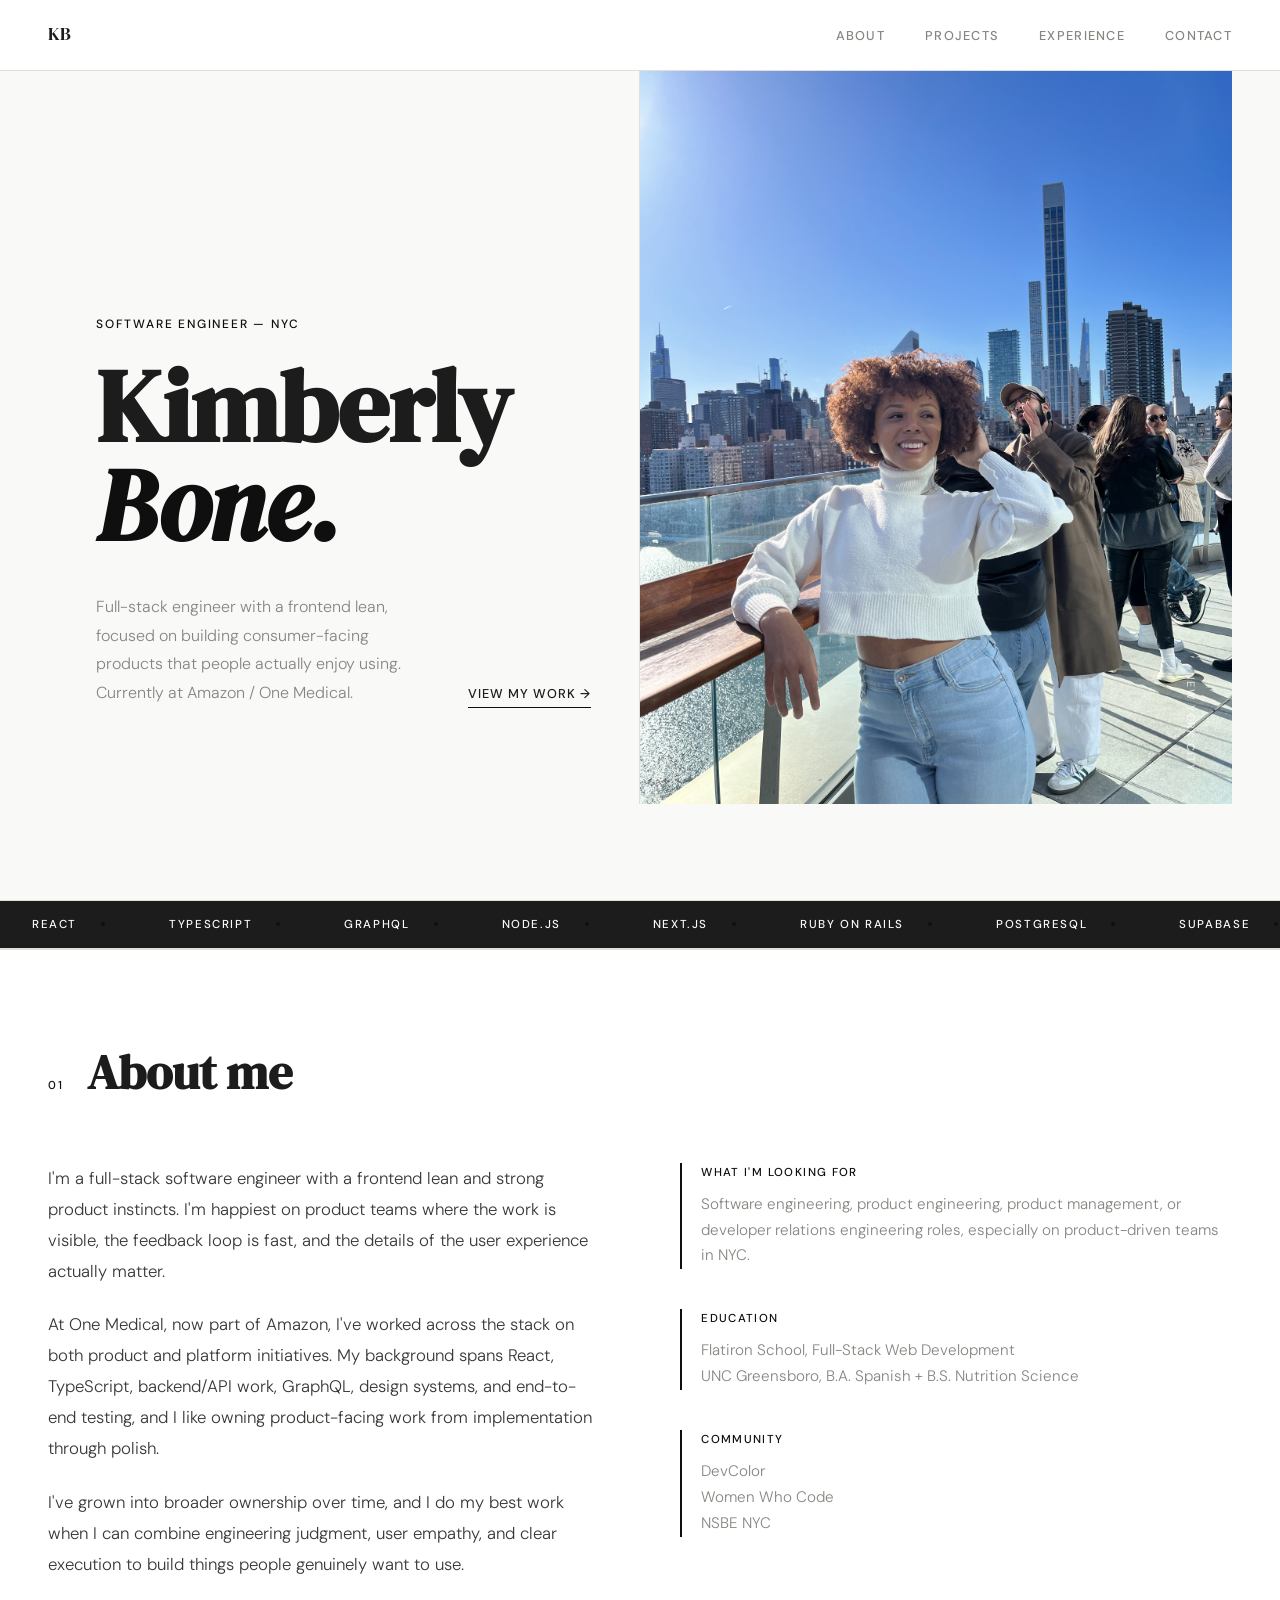
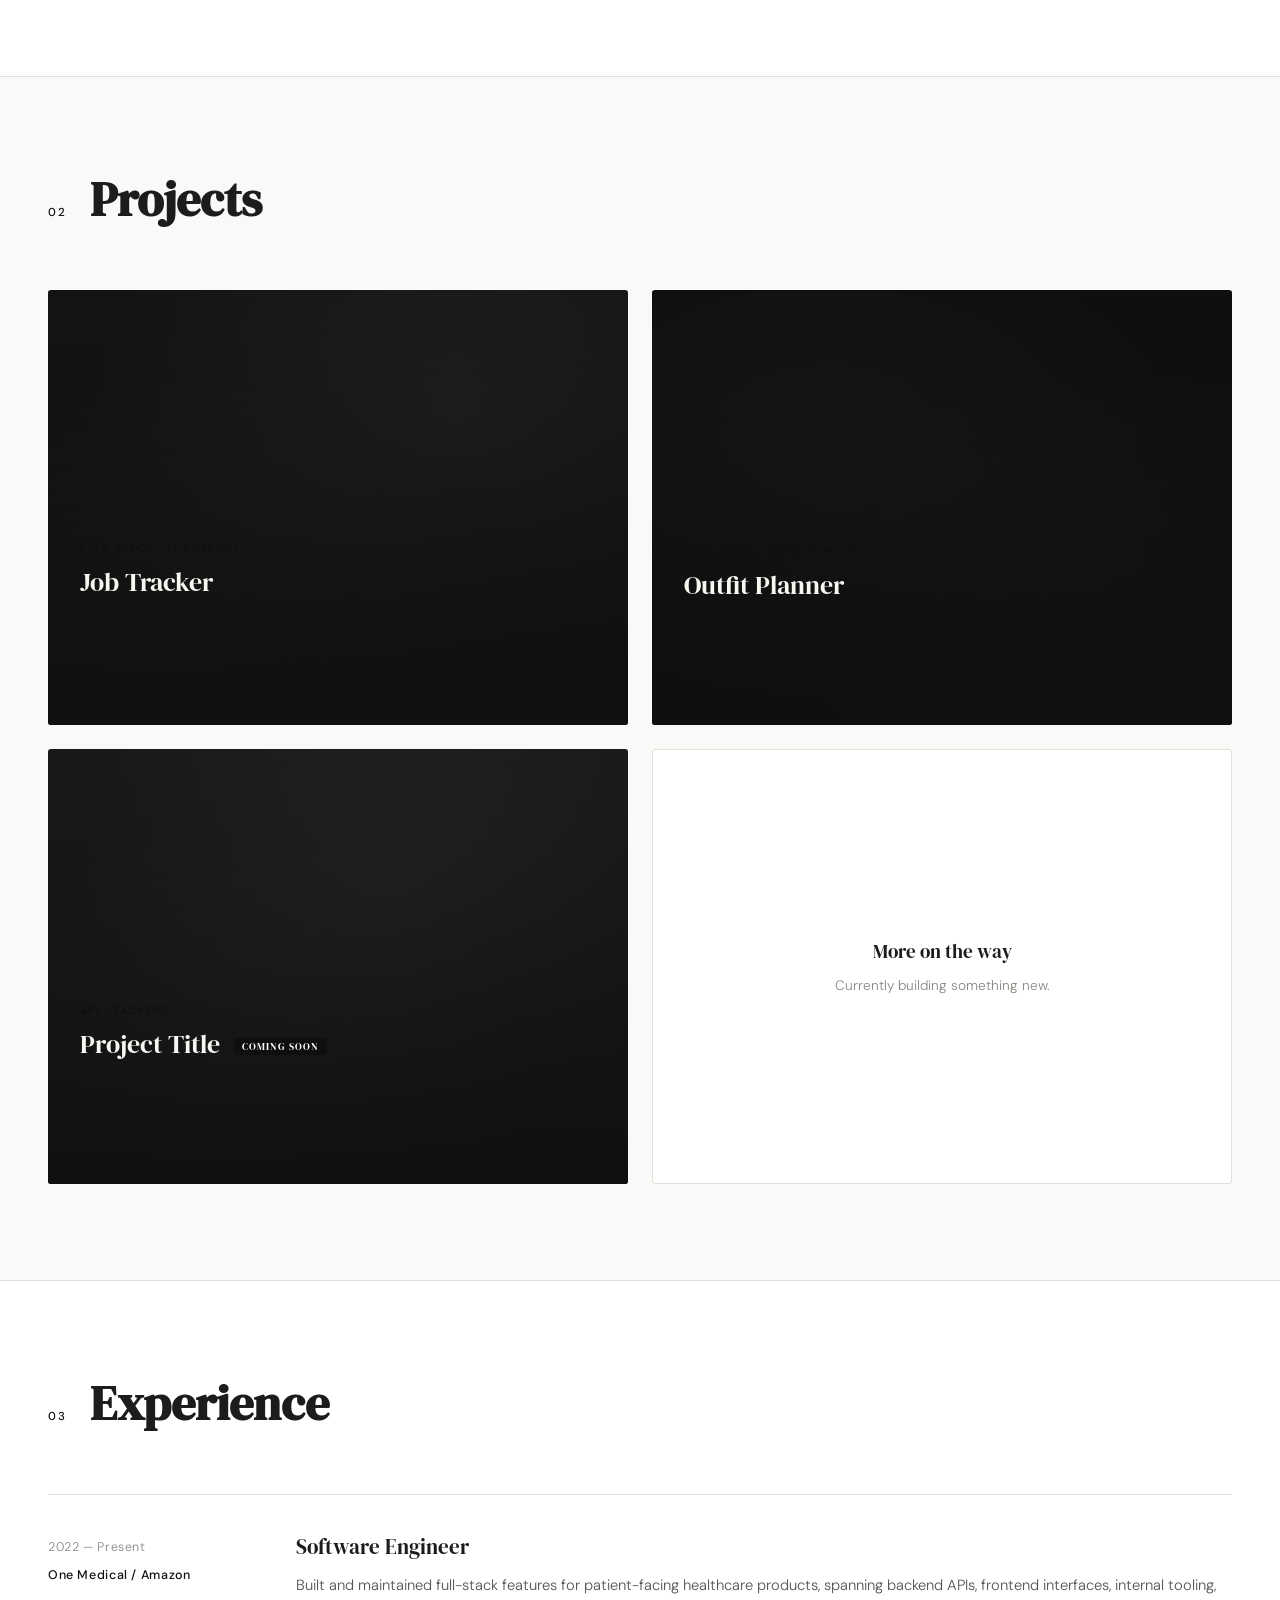
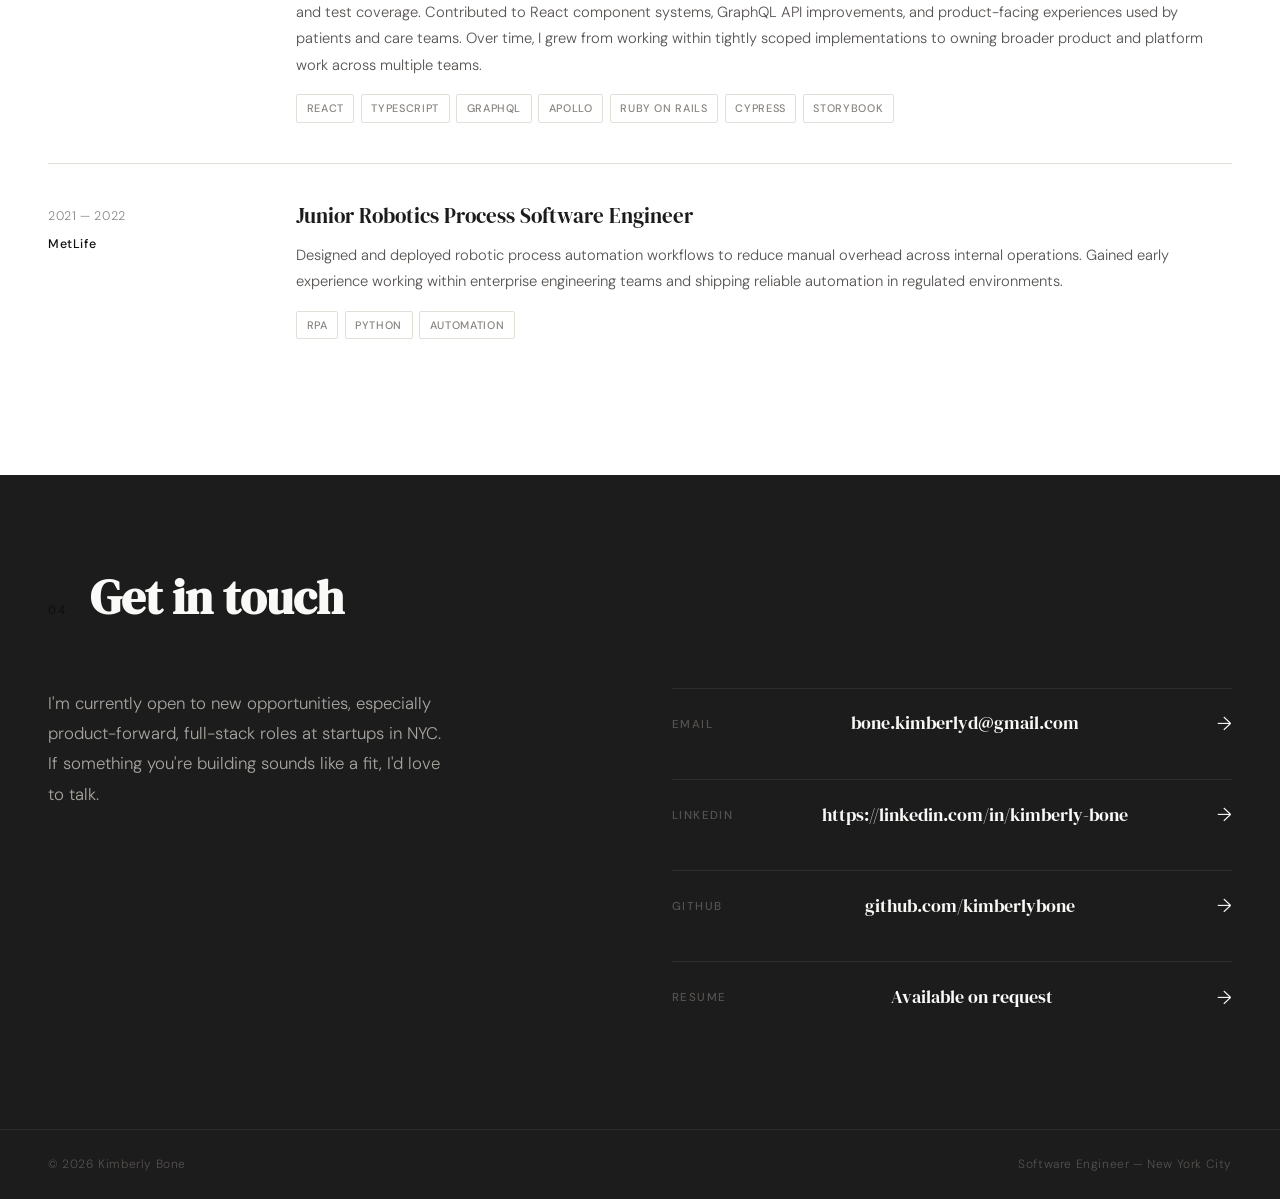
==== commit 1f0d7e97: "Polish portfolio site" ====
--- a/index.html
+++ b/index.html
@@ -731,26 +731,30 @@
   <!-- MARQUEE -->
   <div class="marquee-strip" aria-hidden="true">
     <div class="marquee-track">
-      <span class="marquee-item">Fashion <span class="marquee-dot"></span></span>
-      <span class="marquee-item">Travel <span class="marquee-dot"></span></span>
-      <span class="marquee-item">Media <span class="marquee-dot"></span></span>
-      <span class="marquee-item">Consumer Products <span class="marquee-dot"></span></span>
       <span class="marquee-item">React <span class="marquee-dot"></span></span>
       <span class="marquee-item">TypeScript <span class="marquee-dot"></span></span>
       <span class="marquee-item">GraphQL <span class="marquee-dot"></span></span>
       <span class="marquee-item">Node.js <span class="marquee-dot"></span></span>
-      <span class="marquee-item">Full-Stack <span class="marquee-dot"></span></span>
-      <span class="marquee-item">NYC <span class="marquee-dot"></span></span>
-      <span class="marquee-item">Fashion <span class="marquee-dot"></span></span>
-      <span class="marquee-item">Travel <span class="marquee-dot"></span></span>
-      <span class="marquee-item">Media <span class="marquee-dot"></span></span>
-      <span class="marquee-item">Consumer Products <span class="marquee-dot"></span></span>
+      <span class="marquee-item">Next.js <span class="marquee-dot"></span></span>
+      <span class="marquee-item">Ruby on Rails <span class="marquee-dot"></span></span>
+      <span class="marquee-item">PostgreSQL <span class="marquee-dot"></span></span>
+      <span class="marquee-item">Supabase <span class="marquee-dot"></span></span>
+      <span class="marquee-item">AWS <span class="marquee-dot"></span></span>
+      <span class="marquee-item">Playwright <span class="marquee-dot"></span></span>
+      <span class="marquee-item">Python <span class="marquee-dot"></span></span>
+      <span class="marquee-item">Storybook <span class="marquee-dot"></span></span>
       <span class="marquee-item">React <span class="marquee-dot"></span></span>
       <span class="marquee-item">TypeScript <span class="marquee-dot"></span></span>
       <span class="marquee-item">GraphQL <span class="marquee-dot"></span></span>
       <span class="marquee-item">Node.js <span class="marquee-dot"></span></span>
-      <span class="marquee-item">Full-Stack <span class="marquee-dot"></span></span>
-      <span class="marquee-item">NYC <span class="marquee-dot"></span></span>
+      <span class="marquee-item">Next.js <span class="marquee-dot"></span></span>
+      <span class="marquee-item">Ruby on Rails <span class="marquee-dot"></span></span>
+      <span class="marquee-item">PostgreSQL <span class="marquee-dot"></span></span>
+      <span class="marquee-item">Supabase <span class="marquee-dot"></span></span>
+      <span class="marquee-item">AWS <span class="marquee-dot"></span></span>
+      <span class="marquee-item">Playwright <span class="marquee-dot"></span></span>
+      <span class="marquee-item">Python <span class="marquee-dot"></span></span>
+      <span class="marquee-item">Storybook <span class="marquee-dot"></span></span>
     </div>
   </div>
 
@@ -968,6 +972,10 @@
   </footer>
 
   <script>
+    // Force top on load
+    history.scrollRestoration = 'manual';
+    window.scrollTo(0, 0);
+
     // Scroll reveal
     const reveals = document.querySelectorAll('.reveal');
     const observer = new IntersectionObserver((entries) => {
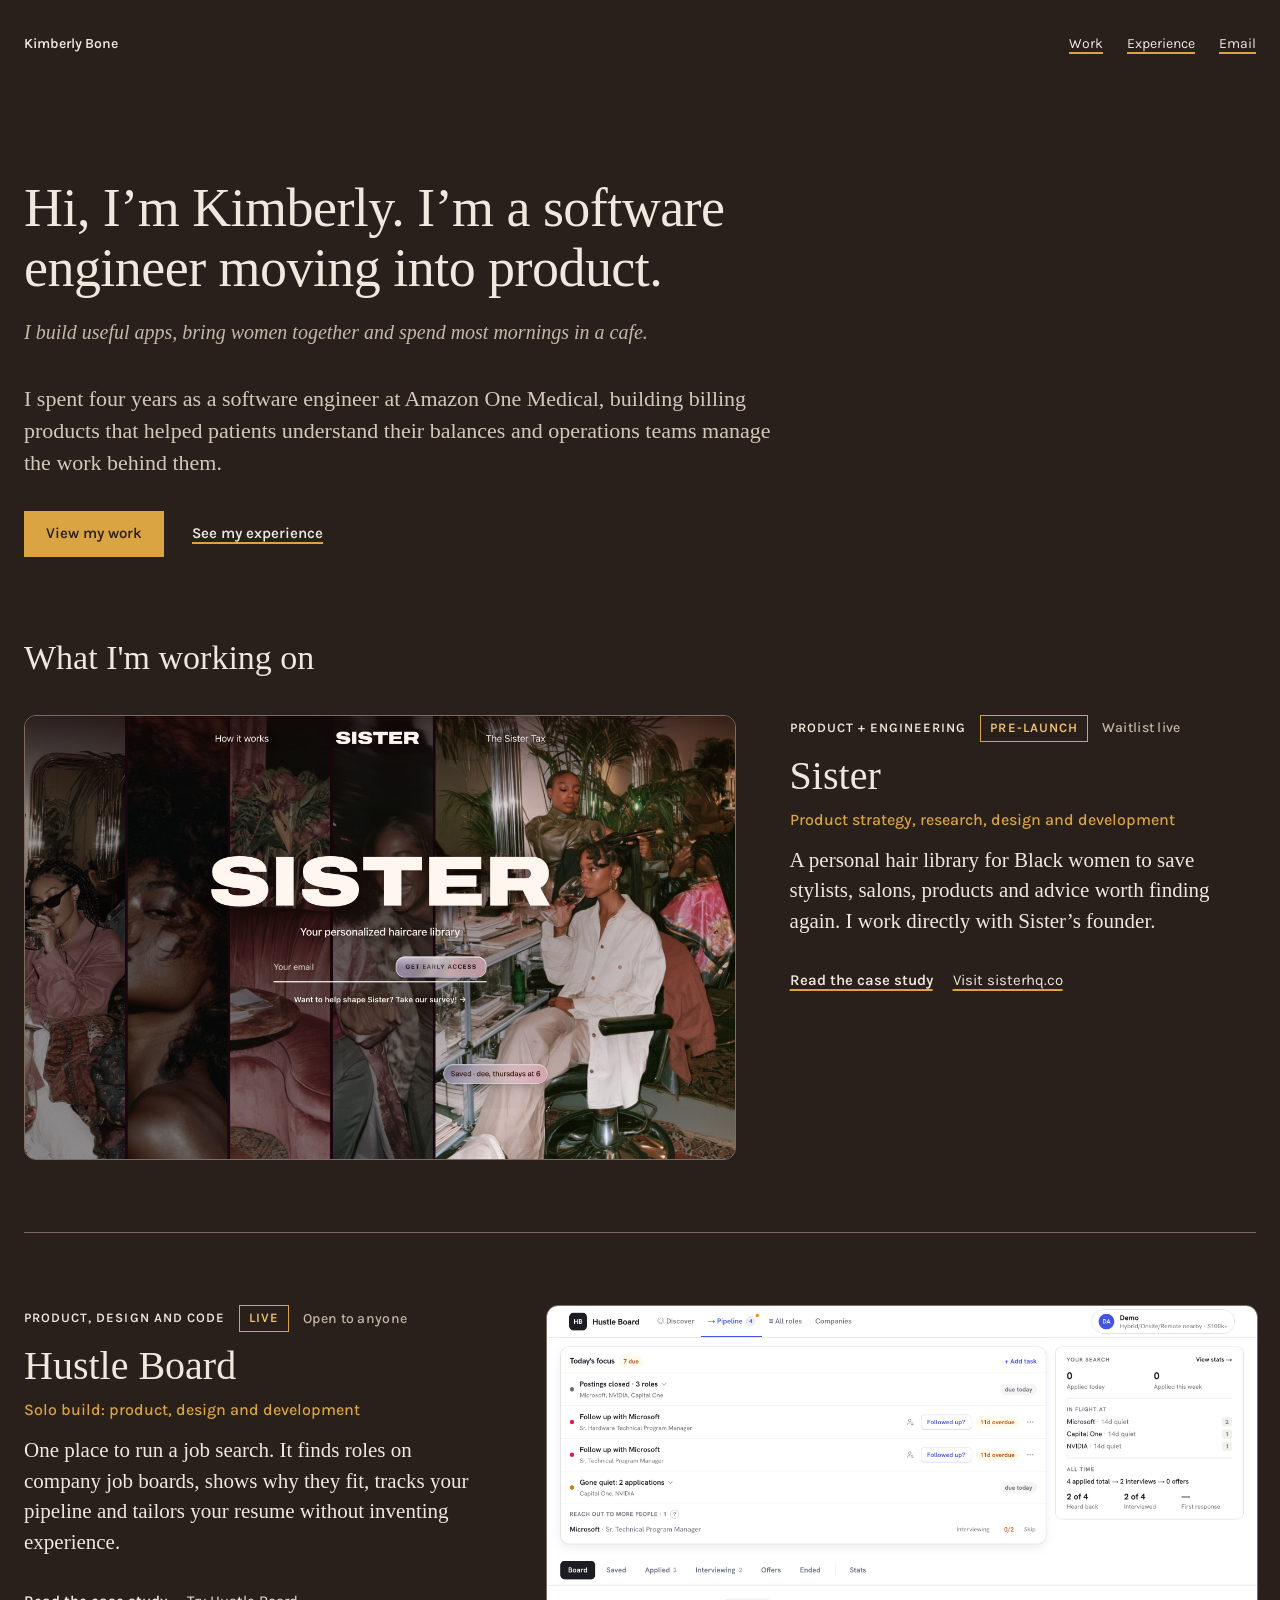
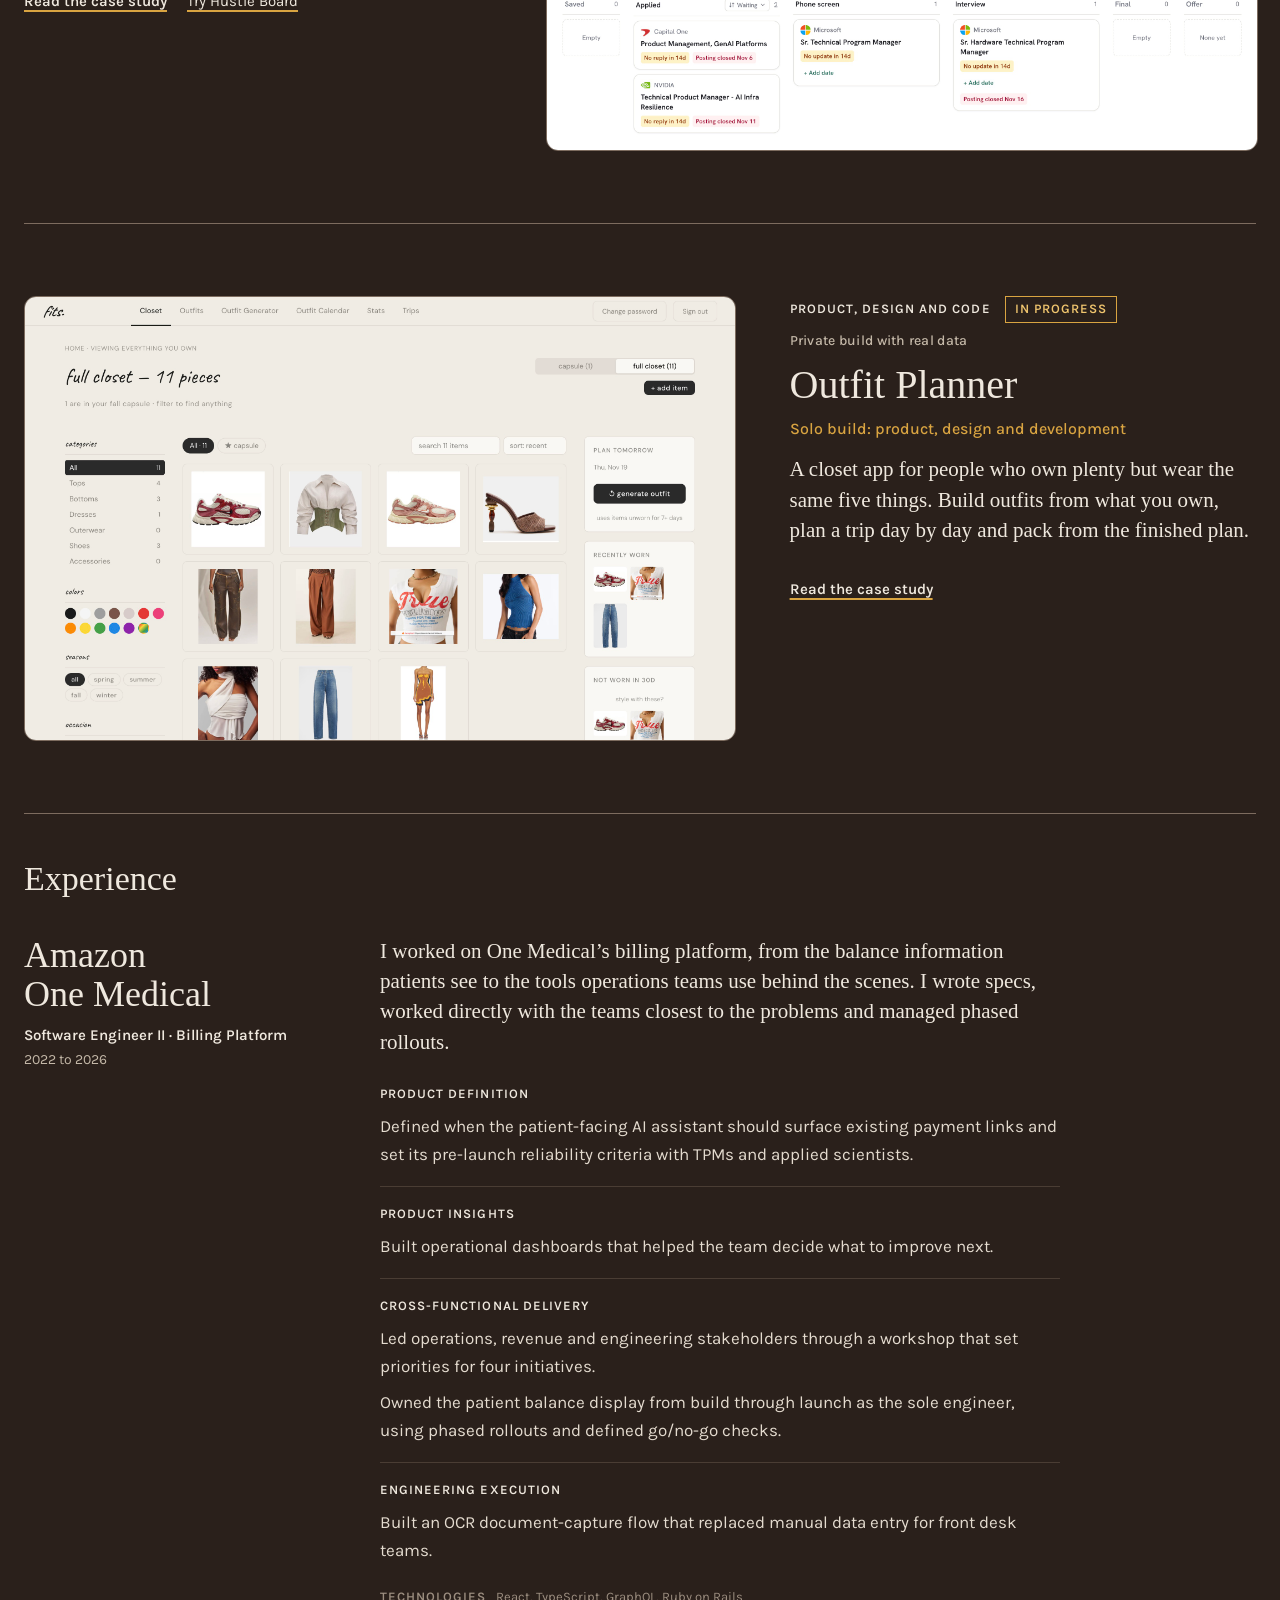
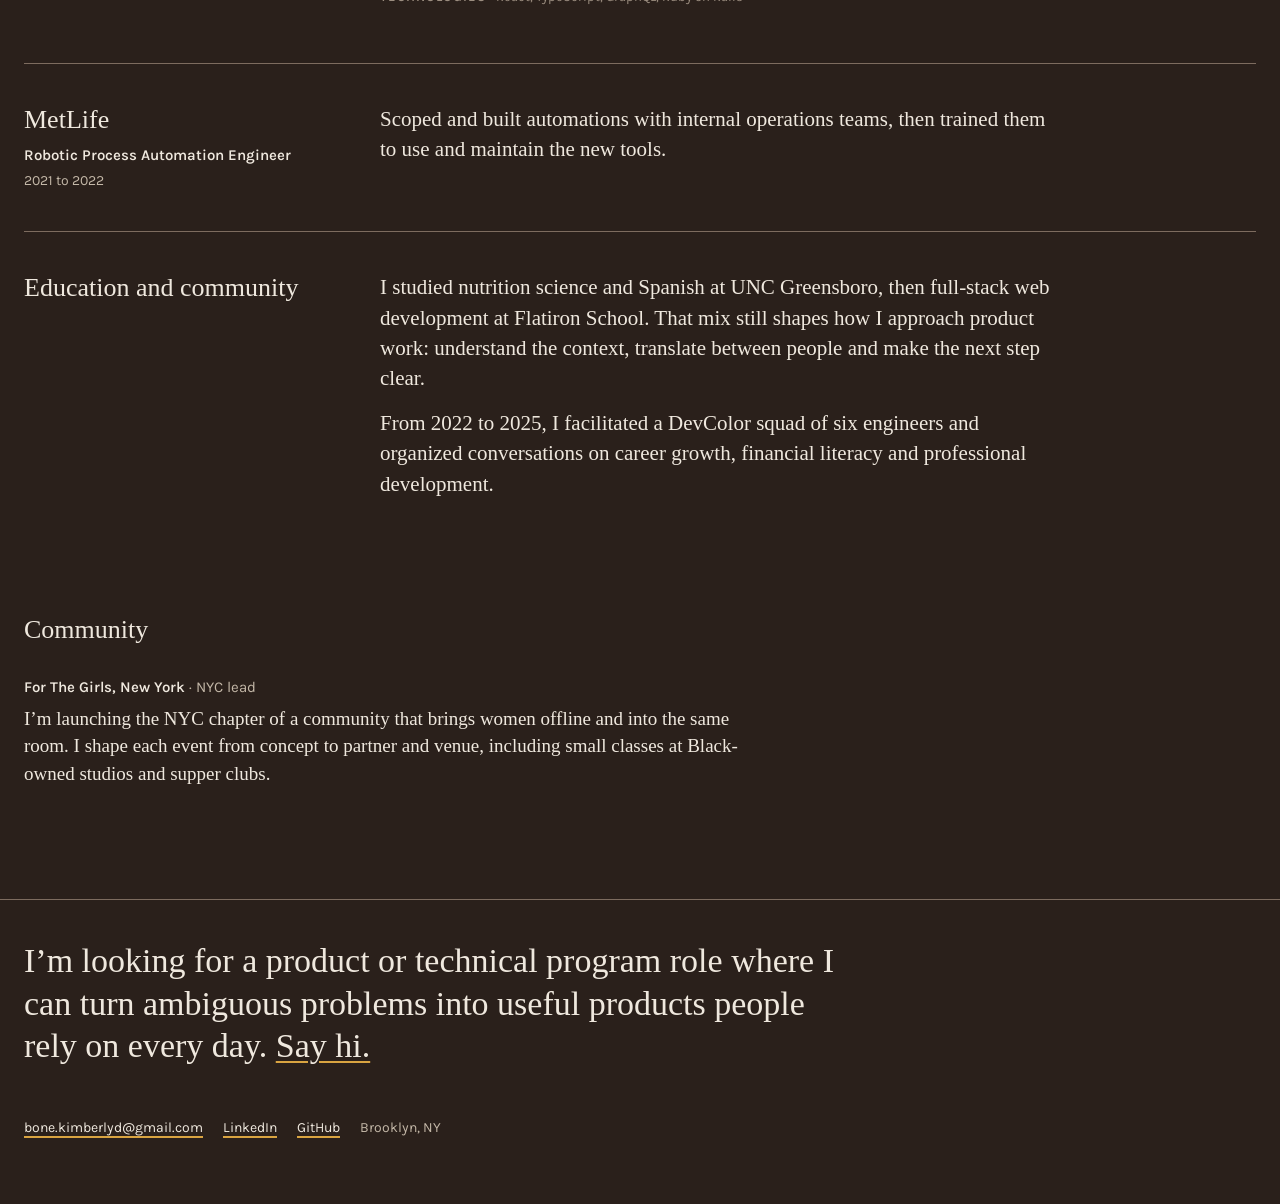
==== commit 15f3bd3b: "Redesign portfolio with product case studies - Rework homepage hero, project cards and Experience se" ====
--- a/index.html
+++ b/index.html
@@ -1,1008 +1,159 @@
-<!DOCTYPE html>
+<!doctype html>
 <html lang="en">
 <head>
-  <meta charset="UTF-8" />
-  <meta name="viewport" content="width=device-width, initial-scale=1.0" />
-  <title>Kimberly Bone — Software Engineer</title>
-  <link rel="preconnect" href="https://fonts.googleapis.com" />
-  <link rel="preconnect" href="https://fonts.gstatic.com" crossorigin />
-  <link href="https://fonts.googleapis.com/css2?family=DM+Serif+Display:ital@0;1&family=DM+Sans:opsz,wght@9..40,300;9..40,400;9..40,500&display=swap" rel="stylesheet" />
-  <style>
-    *, *::before, *::after { box-sizing: border-box; margin: 0; padding: 0; }
+<meta charset="utf-8">
+<meta name="viewport" content="width=device-width, initial-scale=1">
+<title>Kimberly Bone</title>
+<meta name="description" content="Kimberly Bone, a software engineer moving into product, based in New York.">
+<link rel="preconnect" href="https://fonts.googleapis.com">
+<link href="https://fonts.googleapis.com/css2?family=Karla:wght@400;500;600&amp;display=swap" rel="stylesheet">
+<style>
+body{margin:0;background:#2A201B}
+a{color:#EFE8DE;text-decoration-color:#D9A441;text-underline-offset:4px;text-decoration-thickness:2px}
+a:focus-visible{outline:2px solid #F0C56E;outline-offset:3px}
+a:hover{color:#F0C56E}
+.cta-primary{display:inline-block;padding:12px 22px;background:#D9A441;color:#2A201B;text-decoration:none}
+.cta-primary:hover{background:#F0C56E;color:#2A201B}
+.cta-primary:focus-visible{outline:2px solid #EFE8DE;outline-offset:3px}
+.card-meta{margin:0;font-family:'Karla',sans-serif;font-size:13px;font-weight:600;letter-spacing:.08em;text-transform:uppercase;color:#EFE8DE;display:flex;flex-wrap:wrap;align-items:center;gap:8px 14px}
+.card-status{padding:3px 9px;border:1px solid #D9A441;color:#F0C56E}
+.card-milestone{font-weight:500;letter-spacing:.02em;text-transform:none;font-size:14px;color:#C4B8A8}
+.exp-theme{padding:18px 0 0;margin:18px 0 0;border-top:1px solid #4A3D34}
+.exp-theme:first-child{padding-top:0;margin-top:0;border-top:0}
+.exp-theme-h{margin:0;font-family:'Karla',sans-serif;font-size:13px;font-weight:600;letter-spacing:.08em;text-transform:uppercase;color:#EFE8DE}
+.exp-theme p{font-family:'Karla',sans-serif;font-size:17px;line-height:1.65;color:#E4DBCF}
+.exp-stack-label{margin-right:10px;font-weight:600;letter-spacing:.08em;text-transform:uppercase}
+.exp-stack{margin:24px 0 0;font-family:'Karla',sans-serif;font-size:13px;color:#9C8E80}
+.card-owner{margin:10px 0 0;font-family:'Karla',sans-serif;font-size:16px;font-weight:500;color:#D9A441}
+</style>
+<style>img{max-width:100%}article img{border-radius:12px}</style>
+</head>
+<body>
+<div style="background: #2A201B; color: #EFE8DE; font-family: 'Times New Roman', Times, serif; font-size: 21px; line-height: 1.45">
 
-    :root {
-      --black: #0f0f0f;
-      --white: #f9f9f7;
-      --pure-white: #ffffff;
-      --ink: #1c1c1c;
-      --muted: #888580;
-      --accent: #0f0f0f;
-      --accent-2: #0f0f0f;
-      --rule: #e2dfd8;
-      --serif: 'DM Serif Display', Georgia, serif;
-      --sans: 'DM Sans', system-ui, sans-serif;
-    }
+<header style="max-width: 1240px; margin: 0 auto; padding: 24px 24px 0; display: flex; flex-wrap: wrap; gap: 4px 24px; justify-content: space-between; font-family: 'Karla', sans-serif; font-size: 14px">
+<a href="#top" style="text-decoration: none; font-weight: 600; padding: 10px 0">Kimberly Bone</a>
+<nav aria-label="Primary" style="display: flex; flex-wrap: wrap; gap: 4px 24px">
+<a href="#work-h" style="padding: 10px 0">Work</a>
+<a href="#experience" style="padding: 10px 0">Experience</a>
+<a href="mailto:bone.kimberlyd@gmail.com" style="padding: 10px 0">Email</a>
+</nav>
+</header>
 
-    html { scroll-behavior: smooth; }
+<section id="top" style="max-width: 1240px; margin: 0 auto; padding: clamp(56px, 9vw, 120px) 24px clamp(48px, 6vw, 80px)">
+<h1 style="margin: 0; font-weight: 400; font-size: clamp(34px, 6vw, 54px); line-height: 1.1; letter-spacing: -0.01em; max-width: 820px">Hi, I’m Kimberly. I’m a software engineer moving into product.</h1>
+<p style="margin: 20px 0 0; font-style: italic; font-size: 20px; line-height: 1.45; max-width: 640px; color: #C4B8A8">I build useful apps, bring women together and spend most mornings in a cafe.</p>
+<p style="margin: 36px 0 0; font-size: 22px; line-height: 1.45; max-width: 760px; color: #D3C8B9">I spent four years as a software engineer at Amazon One Medical, building billing products that helped patients understand their balances and operations teams manage the work behind them.</p>
+<p style="margin: 32px 0 0; display: flex; flex-wrap: wrap; align-items: center; gap: 12px 28px; font-family: 'Karla', sans-serif; font-size: 15px; font-weight: 600"><a href="#work-h" class="cta-primary">View my work</a><a href="#experience" style="padding: 12px 0">See my experience</a></p>
+</section>
 
-    body {
-      background: var(--white);
-      color: var(--ink);
-      font-family: var(--sans);
-      font-weight: 300;
-      font-size: 16px;
-      line-height: 1.7;
-      -webkit-font-smoothing: antialiased;
-      overflow-x: hidden;
-    }
+<section aria-labelledby="work-h" style="max-width: 1240px; margin: 0 auto; padding: 0 24px 40px">
+<h2 id="work-h" style="margin: 0 0 32px; font-weight: 400; font-size: 34px">What I'm working on</h2>
 
-    /* ── NAV ── */
-    nav {
-      position: fixed;
-      top: 0; left: 0; right: 0;
-      z-index: 100;
-      display: flex;
-      justify-content: space-between;
-      align-items: center;
-      padding: 1.25rem 3rem;
-      background: var(--pure-white);
-      border-bottom: 1px solid var(--rule);
-      opacity: 0;
-      animation: fadeDown 0.6s 0.1s forwards;
-    }
+<article style="display: flex; flex-wrap: wrap; gap: 32px 56px; align-items: flex-start; padding-bottom: 72px; border-bottom: 1px solid #7D6C5F">
+<a href="sister.html" style="flex: 3 1 520px; min-width: 0; display: block; text-decoration: none">
+<img src="images/sister-home-2x.jpg" alt="Sister's home page: a personalized haircare library with an early access signup" style="display: block; width: 100%; height: auto; border: 1px solid #7D6C5F">
+</a>
+<div style="flex: 2 1 340px; min-width: 0">
+<p class="card-meta"><span>Product + Engineering</span><span class="card-status">Pre-launch</span><span class="card-milestone">Waitlist live</span></p>
+<h3 style="margin: 12px 0 0; font-weight: 400; font-size: clamp(30px, 4vw, 40px); line-height: 1.1">Sister</h3>
+<p class="card-owner">Product strategy, research, design and development</p>
+<p style="margin: 14px 0 0">A personal hair library for Black women to save stylists, salons, products and advice worth finding again. I work directly with Sister’s founder.</p>
+<p style="margin: 24px 0 0; font-family: 'Karla', sans-serif; font-size: 15px; display: flex; flex-wrap: wrap; gap: 4px 20px"><a href="sister.html" style="padding: 10px 0; font-weight: 600">Read the case study</a><a href="https://sisterhq.co" style="padding: 10px 0">Visit sisterhq.co</a></p>
+</div>
+</article>
 
-    .nav-logo {
-      font-family: var(--serif);
-      font-size: 1.1rem;
-      color: var(--ink);
-      text-decoration: none;
-      letter-spacing: 0.01em;
-    }
+<article style="display: flex; flex-wrap: wrap-reverse; gap: 32px 56px; align-items: flex-end; padding: 72px 0; border-bottom: 1px solid #7D6C5F">
+<div style="flex: 2 1 340px; min-width: 0">
+<p class="card-meta"><span>Product, design and code</span><span class="card-status">Live</span><span class="card-milestone">Open to anyone</span></p>
+<h3 style="margin: 12px 0 0; font-weight: 400; font-size: clamp(30px, 4vw, 40px); line-height: 1.1">Hustle Board</h3>
+<p class="card-owner">Solo build: product, design and development</p>
+<p style="margin: 14px 0 0">One place to run a job search. It finds roles on company job boards, shows why they fit, tracks your pipeline and tailors your resume without inventing experience.</p>
+<p style="margin: 24px 0 0; font-family: 'Karla', sans-serif; font-size: 15px; display: flex; flex-wrap: wrap; gap: 4px 20px"><a href="hustle-board.html" style="padding: 10px 0; font-weight: 600">Read the case study</a><a href="https://hustleboard.vercel.app" style="padding: 10px 0">Try Hustle Board</a></p>
+</div>
+<a href="hustle-board.html" style="flex: 3 1 520px; min-width: 0; display: block; text-decoration: none">
+<img src="images/hb-pipeline-2x.jpg" alt="Hustle Board pipeline with today's focus and a board of roles by stage" style="display: block; width: 100%; height: auto; border: 1px solid #7D6C5F">
+</a>
+</article>
 
-    .nav-links {
-      display: flex;
-      gap: 2.5rem;
-      list-style: none;
-    }
-
-    .nav-links a {
-      font-size: 0.8rem;
-      font-weight: 500;
-      letter-spacing: 0.1em;
-      text-transform: uppercase;
-      color: var(--muted);
-      text-decoration: none;
-      transition: color 0.2s;
-    }
-
-    .nav-links a:hover { color: var(--ink); }
-
-    /* ── HERO ── */
-    #home {
-      min-height: 100vh;
-      display: grid;
-      grid-template-columns: 1fr 1fr;
-      padding-top: 70px;
-    }
-
-    .hero-left {
-      padding: 6rem 3rem 6rem 3rem;
-      display: flex;
-      flex-direction: column;
-      justify-content: flex-end;
-      border-right: 1px solid var(--rule);
-      opacity: 0;
-      animation: fadeUp 0.8s 0.3s forwards;
-    }
-
-    .hero-label {
-      font-size: 0.75rem;
-      font-weight: 500;
-      letter-spacing: 0.15em;
-      text-transform: uppercase;
-      color: var(--accent);
-      margin-bottom: 1.5rem;
-    }
-
-    .hero-name {
-      font-family: var(--serif);
-      font-size: clamp(4.5rem, 8vw, 7.5rem);
-      line-height: 0.95;
-      color: var(--ink);
-      margin-bottom: 2.5rem;
-      letter-spacing: -0.01em;
-    }
-
-    .hero-name em {
-      font-style: italic;
-      color: var(--accent);
-      display: block;
-    }
-
-    .hero-bottom {
-      display: flex;
-      align-items: flex-end;
-      justify-content: space-between;
-      gap: 2rem;
-    }
-
-    .hero-desc {
-      font-size: 1rem;
-      color: var(--muted);
-      max-width: 320px;
-      line-height: 1.8;
-    }
-
-    .hero-cta {
-      display: inline-flex;
-      align-items: center;
-      gap: 0.6rem;
-      font-size: 0.8rem;
-      font-weight: 500;
-      letter-spacing: 0.08em;
-      text-transform: uppercase;
-      color: var(--ink);
-      text-decoration: none;
-      border-bottom: 1.5px solid var(--accent);
-      padding-bottom: 2px;
-      white-space: nowrap;
-      transition: color 0.2s, gap 0.2s;
-    }
-
-    .hero-cta:hover { color: var(--accent); gap: 1rem; }
-
-    /* Hero image */
-    .hero-right {
-      position: relative;
-      overflow: hidden;
-      opacity: 0;
-      animation: fadeUp 0.8s 0.5s forwards;
-    }
-
-    .hero-image {
-      position: absolute;
-      inset: 0;
-      width: 100%;
-      height: 100%;
-      object-fit: cover;
-      object-position: center 20%;
-      filter: saturate(0.85);
-      transition: transform 8s ease, filter 0.4s ease;
-    }
-
-    .hero-right:hover .hero-image {
-      transform: scale(1.03);
-      filter: saturate(1);
-    }
-
-    .hero-image-caption {
-      position: absolute;
-      bottom: 2rem;
-      right: 2rem;
-      font-size: 0.68rem;
-      font-weight: 500;
-      letter-spacing: 0.12em;
-      text-transform: uppercase;
-      color: rgba(255,255,255,0.7);
-      writing-mode: vertical-rl;
-      text-orientation: mixed;
-    }
-
-    /* ── MARQUEE ── */
-    .marquee-strip {
-      border-top: 1px solid var(--rule);
-      border-bottom: 1px solid var(--rule);
-      background: var(--ink);
-      padding: 0.85rem 0;
-      overflow: hidden;
-      display: flex;
-    }
-
-    .marquee-track {
-      display: flex;
-      gap: 0;
-      animation: marquee 28s linear infinite;
-      white-space: nowrap;
-      flex-shrink: 0;
-    }
-
-    .marquee-strip:hover .marquee-track { animation-play-state: paused; }
-
-    .marquee-item {
-      display: inline-flex;
-      align-items: center;
-      gap: 1.5rem;
-      padding: 0 2rem;
-      font-size: 0.72rem;
-      font-weight: 500;
-      letter-spacing: 0.14em;
-      text-transform: uppercase;
-      color: var(--white);
-    }
-
-    .marquee-dot {
-      width: 4px;
-      height: 4px;
-      border-radius: 50%;
-      background: var(--accent);
-      flex-shrink: 0;
-    }
-
-    @keyframes marquee {
-      from { transform: translateX(0); }
-      to   { transform: translateX(-50%); }
-    }
-
-    /* ── SECTION SHARED ── */
-    section {
-      padding: 6rem 3rem;
-      border-top: 1px solid var(--rule);
-    }
-
-    .section-header {
-      display: flex;
-      align-items: baseline;
-      gap: 1.5rem;
-      margin-bottom: 4rem;
-    }
-
-    .section-num {
-      font-size: 0.72rem;
-      font-weight: 500;
-      letter-spacing: 0.15em;
-      text-transform: uppercase;
-      color: var(--accent);
-    }
-
-    .section-title {
-      font-family: var(--serif);
-      font-size: clamp(2rem, 4vw, 3rem);
-      color: var(--ink);
-      line-height: 1.1;
-    }
-
-    /* ── ABOUT ── */
-    #about { background: var(--pure-white); }
-    #about .about-grid {
-      display: grid;
-      grid-template-columns: 1fr 1fr;
-      gap: 5rem;
-      align-items: start;
-    }
-
-    .about-body p {
-      font-size: 1.05rem;
-      color: #3a3835;
-      margin-bottom: 1.4rem;
-      line-height: 1.85;
-    }
-
-    .about-body p:last-child { margin-bottom: 0; }
-
-    .about-aside {
-      display: flex;
-      flex-direction: column;
-      gap: 2.5rem;
-    }
-
-    .aside-block {
-      border-left: 2px solid var(--accent);
-      padding-left: 1.2rem;
-    }
-
-    .aside-block-label {
-      font-size: 0.72rem;
-      font-weight: 500;
-      letter-spacing: 0.12em;
-      text-transform: uppercase;
-      color: var(--accent);
-      margin-bottom: 0.6rem;
-    }
-
-    .aside-block-text {
-      font-size: 0.95rem;
-      color: var(--muted);
-      line-height: 1.7;
-    }
-
-    /* ── PROJECTS ── */
-    #projects .projects-grid {
-      display: grid;
-      grid-template-columns: 1fr 1fr;
-      gap: 1.5rem;
-    }
-
-    .project-card {
-      position: relative;
-      overflow: hidden;
-      border-radius: 3px;
-      aspect-ratio: 4/3;
-      cursor: pointer;
-    }
-
-    /* each card has a distinct background color/image */
-    .project-card-bg {
-      position: absolute;
-      inset: 0;
-      transition: transform 0.6s cubic-bezier(0.25, 0.46, 0.45, 0.94);
-    }
-
-    .project-card:hover .project-card-bg {
-      transform: scale(1.05);
-    }
-
-    .project-card-overlay {
-      position: absolute;
-      inset: 0;
-      background: linear-gradient(
-        to top,
-        rgba(15,15,15,0.92) 0%,
-        rgba(15,15,15,0.5) 50%,
-        rgba(15,15,15,0.1) 100%
-      );
-      transition: background 0.4s;
-    }
-
-    .project-card:hover .project-card-overlay {
-      background: linear-gradient(
-        to top,
-        rgba(15,15,15,0.96) 0%,
-        rgba(15,15,15,0.6) 55%,
-        rgba(15,15,15,0.15) 100%
-      );
-    }
-
-    .project-card-content {
-      position: absolute;
-      inset: 0;
-      padding: 2rem;
-      display: flex;
-      flex-direction: column;
-      justify-content: flex-end;
-    }
-
-    .project-tag {
-      font-size: 0.65rem;
-      font-weight: 500;
-      letter-spacing: 0.14em;
-      text-transform: uppercase;
-      color: var(--accent);
-      margin-bottom: 0.6rem;
-    }
-
-    .project-name {
-      font-family: var(--serif);
-      font-size: 1.6rem;
-      color: #f8f6f1;
-      margin-bottom: 0.6rem;
-      line-height: 1.15;
-    }
-
-    .project-desc {
-      font-size: 0.85rem;
-      color: rgba(248,246,241,0.65);
-      line-height: 1.7;
-      margin-bottom: 1.2rem;
-      max-height: 0;
-      overflow: hidden;
-      opacity: 0;
-      transition: max-height 0.4s ease, opacity 0.35s ease, margin 0.4s ease;
-    }
-
-    .project-card:hover .project-desc {
-      max-height: 8rem;
-      opacity: 1;
-    }
-
-    .project-stack {
-      display: flex;
-      flex-wrap: wrap;
-      gap: 0.4rem;
-      margin-bottom: 1rem;
-      opacity: 0;
-      transform: translateY(6px);
-      transition: opacity 0.35s 0.05s ease, transform 0.35s 0.05s ease;
-    }
-
-    .project-card:hover .project-stack { opacity: 1; transform: translateY(0); }
-
-    .tag {
-      font-size: 0.68rem;
-      font-weight: 500;
-      letter-spacing: 0.06em;
-      text-transform: uppercase;
-      color: rgba(248,246,241,0.6);
-      border: 1px solid rgba(248,246,241,0.2);
-      padding: 0.25rem 0.6rem;
-      border-radius: 2px;
-    }
-
-    /* non-card tags (about, exp sections) */
-    .tag-light {
-      font-size: 0.68rem;
-      font-weight: 500;
-      letter-spacing: 0.06em;
-      text-transform: uppercase;
-      color: var(--muted);
-      border: 1px solid var(--rule);
-      padding: 0.25rem 0.6rem;
-      border-radius: 2px;
-    }
-
-    .project-links {
-      display: flex;
-      gap: 1rem;
-      flex-wrap: wrap;
-      align-items: center;
-      opacity: 0;
-      transform: translateY(6px);
-      transition: opacity 0.35s 0.1s ease, transform 0.35s 0.1s ease;
-    }
-
-    .project-card:hover .project-links { opacity: 1; transform: translateY(0); }
-
-    .project-link {
-      font-size: 0.72rem;
-      font-weight: 500;
-      letter-spacing: 0.08em;
-      text-transform: uppercase;
-      color: #f8f6f1;
-      text-decoration: none;
-      display: inline-flex;
-      align-items: center;
-      gap: 0.4rem;
-      border-bottom: 1px solid rgba(248,246,241,0.35);
-      padding-bottom: 2px;
-      transition: border-color 0.2s, color 0.2s;
-    }
-
-    .project-link:hover { color: var(--accent); border-color: var(--accent); }
-
-    .project-link-disabled {
-      font-size: 0.72rem;
-      font-weight: 500;
-      letter-spacing: 0.08em;
-      text-transform: uppercase;
-      color: rgba(248,246,241,0.35);
-    }
-
-    .project-wip {
-      display: inline-block;
-      font-size: 0.6rem;
-      font-weight: 500;
-      letter-spacing: 0.1em;
-      text-transform: uppercase;
-      background: var(--accent);
-      color: white;
-      padding: 0.2rem 0.5rem;
-      border-radius: 2px;
-      margin-left: 0.5rem;
-      vertical-align: middle;
-    }
-
-    /* card-specific backgrounds */
-    .card-1 { background: #141414; }
-    .card-2 { background: #0f0f0f; }
-    .card-3 { background: #1a1a1a; }
-    .card-4 { background: #111111; }
-
-    .card-1 .project-card-bg {
-      background: radial-gradient(ellipse at 70% 30%, #ffffff0f 0%, transparent 65%),
-                  radial-gradient(ellipse at 20% 80%, #ffffff08 0%, transparent 55%);
-    }
-    .card-2 .project-card-bg {
-      background: radial-gradient(ellipse at 30% 40%, #ffffff0a 0%, transparent 65%),
-                  radial-gradient(ellipse at 80% 70%, #ffffff06 0%, transparent 55%);
-    }
-    .card-3 .project-card-bg {
-      background: radial-gradient(ellipse at 60% 30%, #ffffff0d 0%, transparent 65%),
-                  radial-gradient(ellipse at 30% 75%, #ffffff08 0%, transparent 55%);
-    }
-    .card-4 .project-card-bg {
-      background: radial-gradient(ellipse at 50% 50%, #ffffff06 0%, transparent 70%);
-    }
-
-    /* card-4 "more on the way" */
-    .card-more {
-      display: flex;
-      align-items: center;
-      justify-content: center;
-      border: 1px solid var(--rule);
-      border-radius: 3px;
-      aspect-ratio: 4/3;
-      background: var(--pure-white);
-      transition: background 0.2s;
-    }
-    .card-more:hover { background: #f5f5f5; }
-    .card-more-inner { text-align: center; color: var(--muted); }
-    .card-more-inner .card-more-title {
-      font-family: var(--serif);
-      font-size: 1.2rem;
-      margin-bottom: 0.4rem;
-      color: var(--ink);
-    }
-    .card-more-inner p { font-size: 0.85rem; }
-
-    /* ── EXPERIENCE ── */
-    #experience { background: var(--pure-white); }
-    #experience .exp-list {
-      display: flex;
-      flex-direction: column;
-    }
-
-    .exp-item {
-      display: grid;
-      grid-template-columns: 200px 1fr;
-      gap: 3rem;
-      padding: 2.5rem 0;
-      border-top: 1px solid var(--rule);
-    }
+<article style="display: flex; flex-wrap: wrap; gap: 32px 56px; align-items: flex-start; padding: 72px 0; border-bottom: 1px solid #7D6C5F">
+<a href="outfit-planner.html" style="flex: 3 1 520px; min-width: 0; display: block; text-decoration: none">
+<img src="images/fits-closet-2x.jpg" alt="The fits closet: a grid of clothing photos with filters and a sidebar for planning tomorrow" style="display: block; width: 100%; height: auto; border: 1px solid #7D6C5F">
+</a>
+<div style="flex: 2 1 340px; min-width: 0">
+<p class="card-meta"><span>Product, design and code</span><span class="card-status">In progress</span><span class="card-milestone">Private build with real data</span></p>
+<h3 style="margin: 12px 0 0; font-weight: 400; font-size: clamp(30px, 4vw, 40px); line-height: 1.1">Outfit Planner</h3>
+<p class="card-owner">Solo build: product, design and development</p>
+<p style="margin: 14px 0 0">A closet app for people who own plenty but wear the same five things. Build outfits from what you own, plan a trip day by day and pack from the finished plan.</p>
+<p style="margin: 24px 0 0; font-family: 'Karla', sans-serif; font-size: 15px; display: flex; flex-wrap: wrap; gap: 4px 20px"><a href="outfit-planner.html" style="padding: 10px 0; font-weight: 600">Read the case study</a></p>
+</div>
+</article>
+</section>
 
 
-    .exp-meta { padding-top: 0.15rem; }
 
-    .exp-date {
-      font-size: 0.78rem;
-      color: var(--muted);
-      letter-spacing: 0.05em;
-      margin-bottom: 0.4rem;
-    }
 
-    .exp-company {
-      font-size: 0.78rem;
-      font-weight: 500;
-      color: var(--accent);
-      letter-spacing: 0.05em;
-    }
+<section id="experience" aria-labelledby="exp-h" style="max-width: 1240px; margin: 0 auto; padding: 0 24px 112px">
+<h2 id="exp-h" style="margin: 0 0 32px; font-weight: 400; font-size: 34px">Experience</h2>
 
-    .exp-role {
-      font-family: var(--serif);
-      font-size: 1.3rem;
-      color: var(--ink);
-      margin-bottom: 0.8rem;
-      line-height: 1.2;
-    }
+<div style="display: flex; flex-wrap: wrap; gap: 24px 56px; padding: 0 0 56px; border-bottom: 1px solid #7D6C5F">
+<div style="flex: 0 0 300px; min-width: 0">
+<h3 style="margin: 0; font-weight: 400; font-size: clamp(28px, 3.5vw, 36px); line-height: 1.1">Amazon One&nbsp;Medical</h3>
+<p style="margin: 10px 0 0; font-family: 'Karla', sans-serif; font-size: 15px; font-weight: 600">Software Engineer II · Billing Platform</p>
+<p style="margin: 4px 0 0; font-family: 'Karla', sans-serif; font-size: 14px; color: #C4B8A8">2022 to 2026</p>
+</div>
+<div style="flex: 999 1 480px; min-width: 0; max-width: 680px">
+<p style="margin: 0">I worked on One Medical’s billing platform, from the balance information patients see to the tools operations teams use behind the scenes. I wrote specs, worked directly with the teams closest to the problems and managed phased rollouts.</p>
+<div style="margin: 28px 0 0">
+<div class="exp-theme"><h4 class="exp-theme-h">Product definition</h4><p style="margin: 8px 0 0">Defined when the patient-facing AI assistant should surface existing payment links and set its pre-launch reliability criteria with TPMs and applied scientists.</p></div>
+<div class="exp-theme"><h4 class="exp-theme-h">Product insights</h4><p style="margin: 8px 0 0">Built operational dashboards that helped the team decide what to improve next.</p></div>
+<div class="exp-theme"><h4 class="exp-theme-h">Cross-functional delivery</h4><p style="margin: 8px 0 0">Led operations, revenue and engineering stakeholders through a workshop that set priorities for four initiatives.</p><p style="margin: 8px 0 0">Owned the patient balance display from build through launch as the sole engineer, using phased rollouts and defined go/no-go checks.</p></div>
+<div class="exp-theme"><h4 class="exp-theme-h">Engineering execution</h4><p style="margin: 8px 0 0">Built an OCR document-capture flow that replaced manual data entry for front desk teams.</p></div>
+</div>
+<p class="exp-stack"><span class="exp-stack-label">Technologies</span>React, TypeScript, GraphQL, Ruby on Rails</p>
+</div>
+</div>
 
-    .exp-body {
-      font-size: 0.92rem;
-      color: #555250;
-      line-height: 1.8;
-    }
+<div style="display: flex; flex-wrap: wrap; gap: 24px 56px; padding: 40px 0; border-bottom: 1px solid #7D6C5F">
+<div style="flex: 0 0 300px; min-width: 0">
+<h3 style="margin: 0; font-weight: 400; font-size: 26px; line-height: 1.2">MetLife</h3>
+<p style="margin: 10px 0 0; font-family: 'Karla', sans-serif; font-size: 15px; font-weight: 600">Robotic Process Automation Engineer</p>
+<p style="margin: 4px 0 0; font-family: 'Karla', sans-serif; font-size: 14px; color: #C4B8A8">2021 to 2022</p>
+</div>
+<p style="flex: 999 1 480px; min-width: 0; max-width: 680px; margin: 0">Scoped and built automations with internal operations teams, then trained them to use and maintain the new tools.</p>
+</div>
 
-    .exp-tags {
-      display: flex;
-      flex-wrap: wrap;
-      gap: 0.4rem;
-      margin-top: 1rem;
-    }
+<div style="display: flex; flex-wrap: wrap; gap: 24px 56px; padding: 40px 0 0">
+<div style="flex: 0 0 300px; min-width: 0">
+<h3 style="margin: 0; font-weight: 400; font-size: 26px; line-height: 1.2">Education and community</h3>
+</div>
+<div style="flex: 999 1 480px; min-width: 0; max-width: 680px">
+<p style="margin: 0">I studied nutrition science and Spanish at UNC Greensboro, then full-stack web development at Flatiron School. That mix still shapes how I approach product work: understand the context, translate between people and make the next step clear.</p>
+<p style="margin: 14px 0 0">From 2022 to 2025, I facilitated a DevColor squad of six engineers and organized conversations on career growth, financial literacy and professional development.</p>
+</div>
+</div>
+</section>
 
-    /* ── CONTACT ── */
-    #contact {
-      background: var(--ink);
-      color: var(--white);
-      padding: 6rem 3rem;
-      border-top: none;
-    }
+<section aria-labelledby="also-h" style="max-width: 1240px; margin: 0 auto; padding: 0 24px 112px">
+<h2 id="also-h" style="margin: 0 0 28px; font-weight: 400; font-size: 26px">Community</h2>
+<div style="display: flex; flex-wrap: wrap; gap: 32px 48px">
+<div style="flex: 1 1 300px; min-width: 0; max-width: 720px">
+<h3 style="margin: 0; font-family: 'Karla', sans-serif; font-weight: 600; font-size: 15px">For The Girls, New York <span style="font-weight: 400; color: #C4B8A8">· NYC lead</span></h3>
+<p style="margin: 6px 0 0; font-size: 19px">I’m launching the NYC chapter of a community that brings women offline and into the same room. I shape each event from concept to partner and venue, including small classes at Black-owned studios and supper clubs.</p>
+</div>
+</div>
+</section>
 
-    #contact .section-title { color: var(--white); }
-    #contact .section-num { color: var(--accent); }
+<footer style="max-width: 1240px; margin: 0 auto; padding: 40px 24px 56px; border-top: 1px solid #7D6C5F">
+<p style="margin: 0; font-size: 34px; line-height: 1.25; max-width: 820px">I’m looking for a product or technical program role where I can turn ambiguous problems into useful products people rely on every day. <a href="mailto:bone.kimberlyd@gmail.com">Say hi.</a></p>
+<p style="margin: 40px 0 0; display: flex; flex-wrap: wrap; gap: 4px 20px; font-family: 'Karla', sans-serif; font-size: 14px">
+<a href="mailto:bone.kimberlyd@gmail.com" style="padding: 10px 0">bone.kimberlyd@gmail.com</a>
+<a href="https://linkedin.com/in/kimberly-bone" style="padding: 10px 0">LinkedIn</a>
+<a href="https://github.com/kimberlybone" style="padding: 10px 0">GitHub</a>
+<span style="padding: 10px 0; color: #C4B8A8">Brooklyn, NY</span>
+</p>
+</footer>
 
-    .contact-grid {
-      display: grid;
-      grid-template-columns: 1fr 1fr;
-      gap: 4rem;
-      align-items: start;
-    }
-
-    .contact-intro {
-      font-size: 1.05rem;
-      color: #a8a5a0;
-      line-height: 1.8;
-      max-width: 400px;
-    }
-
-    .contact-links {
-      display: flex;
-      flex-direction: column;
-      gap: 1.2rem;
-    }
-
-    .contact-link {
-      display: flex;
-      justify-content: space-between;
-      align-items: center;
-      padding: 1.2rem 0;
-      border-top: 1px solid #2e2e2e;
-      text-decoration: none;
-      color: var(--white);
-      transition: color 0.2s;
-    }
-
-    .contact-link:hover { color: var(--accent); }
-
-    .contact-link-label {
-      font-size: 0.72rem;
-      font-weight: 500;
-      letter-spacing: 0.12em;
-      text-transform: uppercase;
-      color: #555250;
-    }
-
-    .contact-link-value {
-      font-family: var(--serif);
-      font-size: 1.1rem;
-    }
-
-    .contact-arrow { font-size: 1.2rem; }
-
-    footer {
-      background: var(--ink);
-      border-top: 1px solid #2a2a2a;
-      padding: 1.5rem 3rem;
-      display: flex;
-      justify-content: space-between;
-      align-items: center;
-    }
-
-    footer p {
-      font-size: 0.75rem;
-      color: #555250;
-      letter-spacing: 0.05em;
-    }
-
-    /* ── ANIMATIONS ── */
-    @keyframes fadeDown {
-      from { opacity: 0; transform: translateY(-12px); }
-      to   { opacity: 1; transform: translateY(0); }
-    }
-
-    @keyframes fadeUp {
-      from { opacity: 0; transform: translateY(20px); }
-      to   { opacity: 1; transform: translateY(0); }
-    }
-
-    .reveal {
-      opacity: 0;
-      transform: translateY(24px);
-      transition: opacity 0.7s ease, transform 0.7s ease;
-    }
-
-    .reveal.visible {
-      opacity: 1;
-      transform: translateY(0);
-    }
-
-    /* ── RESPONSIVE ── */
-    @media (max-width: 768px) {
-      nav { padding: 1rem 1.5rem; }
-      .nav-links { gap: 1.5rem; }
-
-      #home { grid-template-columns: 1fr; }
-      .hero-left { padding: 5rem 1.5rem 2rem; border-right: none; min-height: 60vh; }
-      .hero-right { min-height: 50vw; }
-      .hero-bottom { flex-direction: column; align-items: flex-start; gap: 1.2rem; }
-
-      section { padding: 4rem 1.5rem; }
-
-      #about .about-grid,
-      .projects-grid,
-      .contact-grid { grid-template-columns: 1fr; gap: 2.5rem; }
-
-      .exp-item { grid-template-columns: 1fr; gap: 0.5rem; }
-      footer { flex-direction: column; gap: 0.5rem; text-align: center; }
-    }
-  </style>
-</head>
-<body>
-
-  <!-- NAV -->
-  <nav>
-    <a href="#home" class="nav-logo">KB</a>
-    <ul class="nav-links">
-      <li><a href="#about">About</a></li>
-      <li><a href="#projects">Projects</a></li>
-      <li><a href="#experience">Experience</a></li>
-      <li><a href="#contact">Contact</a></li>
-    </ul>
-  </nav>
-
-  <!-- HERO -->
-  <section id="home">
-    <div class="hero-left">
-      <p class="hero-label">Software Engineer — NYC</p>
-      <h1 class="hero-name">Kimberly<br><em>Bone.</em></h1>
-      <div class="hero-bottom">
-        <p class="hero-desc">
-          Full-stack engineer with a frontend lean, focused on building consumer-facing products that people actually enjoy using. Currently at Amazon / One Medical.
-        </p>
-        <a href="#projects" class="hero-cta">View my work &rarr;</a>
-      </div>
-    </div>
-    <div class="hero-right">
-      <img
-        class="hero-image"
-        src="IMG_3528.jpeg"
-        alt="Kimberly Bone — New York City"
-      />
-      <span class="hero-image-caption">New York City</span>
-    </div>
-  </section>
-
-  <!-- MARQUEE -->
-  <div class="marquee-strip" aria-hidden="true">
-    <div class="marquee-track">
-      <span class="marquee-item">React <span class="marquee-dot"></span></span>
-      <span class="marquee-item">TypeScript <span class="marquee-dot"></span></span>
-      <span class="marquee-item">GraphQL <span class="marquee-dot"></span></span>
-      <span class="marquee-item">Node.js <span class="marquee-dot"></span></span>
-      <span class="marquee-item">Next.js <span class="marquee-dot"></span></span>
-      <span class="marquee-item">Ruby on Rails <span class="marquee-dot"></span></span>
-      <span class="marquee-item">PostgreSQL <span class="marquee-dot"></span></span>
-      <span class="marquee-item">Supabase <span class="marquee-dot"></span></span>
-      <span class="marquee-item">AWS <span class="marquee-dot"></span></span>
-      <span class="marquee-item">Playwright <span class="marquee-dot"></span></span>
-      <span class="marquee-item">Python <span class="marquee-dot"></span></span>
-      <span class="marquee-item">Storybook <span class="marquee-dot"></span></span>
-      <span class="marquee-item">React <span class="marquee-dot"></span></span>
-      <span class="marquee-item">TypeScript <span class="marquee-dot"></span></span>
-      <span class="marquee-item">GraphQL <span class="marquee-dot"></span></span>
-      <span class="marquee-item">Node.js <span class="marquee-dot"></span></span>
-      <span class="marquee-item">Next.js <span class="marquee-dot"></span></span>
-      <span class="marquee-item">Ruby on Rails <span class="marquee-dot"></span></span>
-      <span class="marquee-item">PostgreSQL <span class="marquee-dot"></span></span>
-      <span class="marquee-item">Supabase <span class="marquee-dot"></span></span>
-      <span class="marquee-item">AWS <span class="marquee-dot"></span></span>
-      <span class="marquee-item">Playwright <span class="marquee-dot"></span></span>
-      <span class="marquee-item">Python <span class="marquee-dot"></span></span>
-      <span class="marquee-item">Storybook <span class="marquee-dot"></span></span>
-    </div>
-  </div>
-
-  <!-- ABOUT -->
-  <section id="about">
-    <div class="section-header reveal">
-      <span class="section-num">01</span>
-      <h2 class="section-title">About me</h2>
-    </div>
-    <div class="about-grid">
-      <div class="about-body reveal">
-        <p>
-          I'm a full-stack software engineer with a frontend lean and strong product instincts. I'm happiest on product teams where the work is visible, the feedback loop is fast, and the details of the user experience actually matter.
-        </p>
-        <p>
-          At One Medical, now part of Amazon, I've worked across the stack on both product and platform initiatives. My background spans React, TypeScript, backend/API work, GraphQL, design systems, and end-to-end testing, and I like owning product-facing work from implementation through polish.
-        </p>
-        <p>
-          I've grown into broader ownership over time, and I do my best work when I can combine engineering judgment, user empathy, and clear execution to build things people genuinely want to use.
-        </p>
-      </div>
-      <div class="about-aside reveal">
-        <div class="aside-block">
-          <div class="aside-block-label">What I'm looking for</div>
-          <div class="aside-block-text">Software engineering, product engineering, product management, or developer relations engineering roles, especially on product-driven teams in NYC.</div>
-        </div>
-        <div class="aside-block">
-          <div class="aside-block-label">Education</div>
-          <div class="aside-block-text">Flatiron School, Full-Stack Web Development<br>UNC Greensboro, B.A. Spanish + B.S. Nutrition Science</div>
-        </div>
-        <div class="aside-block">
-          <div class="aside-block-label">Community</div>
-          <div class="aside-block-text">DevColor</div>
-          <div class="aside-block-text">Women Who Code</div>
-          <div class="aside-block-text">NSBE NYC</div>
-        </div>
-      </div>
-    </div>
-  </section>
-
-  <!-- PROJECTS -->
-  <section id="projects">
-    <div class="section-header reveal">
-      <span class="section-num">02</span>
-      <h2 class="section-title">Projects</h2>
-    </div>
-    <div class="projects-grid reveal">
-
-      <!-- Card 1: Job Tracker -->
-      <div class="project-card card-1">
-        <div class="project-card-bg"></div>
-        <div class="project-card-overlay"></div>
-        <div class="project-card-content">
-          <div class="project-tag">Full Stack &middot; AI Product</div>
-          <div class="project-name">Job Tracker</div>
-          <p class="project-desc">
-            An AI-assisted job search OS that generates and tailors resumes to specific job descriptions while keeping leads, applications, reminders, and pipeline stages in one place.
-          </p>
-          <div class="project-stack">
-            <span class="tag">Next.js</span>
-            <span class="tag">TypeScript</span>
-            <span class="tag">Supabase</span>
-            <span class="tag">LLM</span>
-          </div>
-          <div class="project-links">
-            <a href="https://hustleboard.vercel.app" target="_blank" rel="noopener noreferrer" class="project-link">View live &rarr;</a>
-            <a href="https://github.com/kimberlybone/job-tracker" target="_blank" rel="noopener noreferrer" class="project-link">GitHub &rarr;</a>
-          </div>
-        </div>
-      </div>
-
-      <!-- Card 2: Outfit Planning -->
-      <div class="project-card card-2">
-        <div class="project-card-bg"></div>
-        <div class="project-card-overlay"></div>
-        <div class="project-card-content">
-          <div class="project-tag">Full Stack &middot; Consumer Product</div>
-          <div class="project-name">Outfit Planner</div>
-          <p class="project-desc">
-            A digital wardrobe and trip planning app for organizing your closet, building outfits, and packing more intentionally for travel.
-          </p>
-          <div class="project-stack">
-            <span class="tag">React</span>
-            <span class="tag">TypeScript</span>
-            <span class="tag">Vite</span>
-            <span class="tag">Supabase</span>
-          </div>
-          <div class="project-links">
-            <span class="project-link-disabled">Link coming soon</span>
-          </div>
-        </div>
-      </div>
-
-      <!-- Card 3: Coming soon -->
-      <div class="project-card card-3">
-        <div class="project-card-bg"></div>
-        <div class="project-card-overlay"></div>
-        <div class="project-card-content">
-          <div class="project-tag">API &middot; Backend</div>
-          <div class="project-name">Project Title <span class="project-wip">Coming Soon</span></div>
-          <p class="project-desc">
-            A short description of what this project does and why you built it. What problem does it solve? Who is it for?
-          </p>
-          <div class="project-stack">
-            <span class="tag">Ruby on Rails</span>
-            <span class="tag">PostgreSQL</span>
-            <span class="tag">AWS</span>
-          </div>
-          <div class="project-links">
-            <span class="project-link-disabled">Link coming soon</span>
-          </div>
-        </div>
-      </div>
-
-      <!-- Card 4: More on the way -->
-      <div class="card-more">
-        <div class="card-more-inner">
-          <div class="card-more-title">More on the way</div>
-          <p>Currently building something new.</p>
-        </div>
-      </div>
-
-    </div>
-  </section>
-
-  <!-- EXPERIENCE -->
-  <section id="experience">
-    <div class="section-header reveal">
-      <span class="section-num">03</span>
-      <h2 class="section-title">Experience</h2>
-    </div>
-    <div class="exp-list">
-
-      <div class="exp-item reveal">
-        <div class="exp-meta">
-          <div class="exp-date">2022 — Present</div>
-          <div class="exp-company">One Medical / Amazon</div>
-        </div>
-        <div class="exp-content">
-          <div class="exp-role">Software Engineer</div>
-          <div class="exp-body">
-            Built and maintained full-stack features for patient-facing healthcare products, spanning backend APIs, frontend interfaces, internal tooling, and test coverage. Contributed to React component systems, GraphQL API improvements, and product-facing experiences used by patients and care teams. Over time, I grew from working within tightly scoped implementations to owning broader product and platform work across multiple teams.
-          </div>
-          <div class="exp-tags">
-            <span class="tag-light">React</span>
-            <span class="tag-light">TypeScript</span>
-            <span class="tag-light">GraphQL</span>
-            <span class="tag-light">Apollo</span>
-            <span class="tag-light">Ruby on Rails</span>
-            <span class="tag-light">Cypress</span>
-            <span class="tag-light">Storybook</span>
-          </div>
-        </div>
-      </div>
-
-      <div class="exp-item reveal">
-        <div class="exp-meta">
-          <div class="exp-date">2021 — 2022</div>
-          <div class="exp-company">MetLife</div>
-        </div>
-        <div class="exp-content">
-          <div class="exp-role">Junior Robotics Process Software Engineer</div>
-          <div class="exp-body">
-            Designed and deployed robotic process automation workflows to reduce manual overhead across internal operations. Gained early experience working within enterprise engineering teams and shipping reliable automation in regulated environments.
-          </div>
-          <div class="exp-tags">
-            <span class="tag-light">RPA</span>
-            <span class="tag-light">Python</span>
-            <span class="tag-light">Automation</span>
-          </div>
-        </div>
-      </div>
-
-    </div>
-  </section>
-
-  <!-- CONTACT -->
-  <section id="contact">
-    <div class="section-header reveal">
-      <span class="section-num">04</span>
-      <h2 class="section-title">Get in touch</h2>
-    </div>
-    <div class="contact-grid">
-      <p class="contact-intro reveal">
-        I'm currently open to new opportunities, especially product-forward, full-stack roles at startups in NYC. If something you're building sounds like a fit, I'd love to talk.
-      </p>
-      <div class="contact-links reveal">
-        <a href="https://mail.google.com/mail/?view=cm&fs=1&to=bone.kimberlyd@gmail.com" target="_blank" rel="noopener noreferrer" class="contact-link">
-          <span class="contact-link-label">Email</span>
-          <span class="contact-link-value">bone.kimberlyd@gmail.com</span>
-          <span class="contact-arrow">&rarr;</span>
-        </a>
-        <a href="https://linkedin.com/in/kimberly-bone" target="_blank" rel="noopener noreferrer" class="contact-link">
-          <span class="contact-link-label">LinkedIn</span>
-          <span class="contact-link-value">https://linkedin.com/in/kimberly-bone</span>
-          <span class="contact-arrow">&rarr;</span>
-        </a>
-        <a href="https://github.com/kimberlybone" target="_blank" rel="noopener noreferrer" class="contact-link">
-          <span class="contact-link-label">GitHub</span>
-          <span class="contact-link-value">github.com/kimberlybone</span>
-          <span class="contact-arrow">&rarr;</span>
-        </a>
-        <a href="https://mail.google.com/mail/?view=cm&fs=1&to=bone.kimberlyd@gmail.com&su=Resume%20request" target="_blank" rel="noopener noreferrer" class="contact-link">
-          <span class="contact-link-label">Resume</span>
-          <span class="contact-link-value">Available on request</span>
-          <span class="contact-arrow">&rarr;</span>
-        </a>
-      </div>
-    </div>
-  </section>
-
-  <footer>
-    <p>© 2026 Kimberly Bone</p>
-    <p>Software Engineer — New York City</p>
-  </footer>
-
-  <script>
-    // Force top on load
-    history.scrollRestoration = 'manual';
-    window.scrollTo(0, 0);
-
-    // Scroll reveal
-    const reveals = document.querySelectorAll('.reveal');
-    const observer = new IntersectionObserver((entries) => {
-      entries.forEach((entry, i) => {
-        if (entry.isIntersecting) {
-          setTimeout(() => entry.target.classList.add('visible'), i * 80);
-          observer.unobserve(entry.target);
-        }
-      });
-    }, { threshold: 0.1 });
-    reveals.forEach(el => observer.observe(el));
-
-    // Active nav link
-    const sections = document.querySelectorAll('section[id], nav');
-    const navLinks = document.querySelectorAll('.nav-links a');
-    const io = new IntersectionObserver((entries) => {
-      entries.forEach(entry => {
-        if (entry.isIntersecting) {
-          const id = entry.target.id;
-          navLinks.forEach(a => {
-            a.style.color = a.getAttribute('href') === `#${id}` ? 'var(--ink)' : '';
-          });
-        }
-      });
-    }, { threshold: 0.4 });
-    document.querySelectorAll('section[id]').forEach(s => io.observe(s));
-  </script>
-
+</div>
 </body>
 </html>
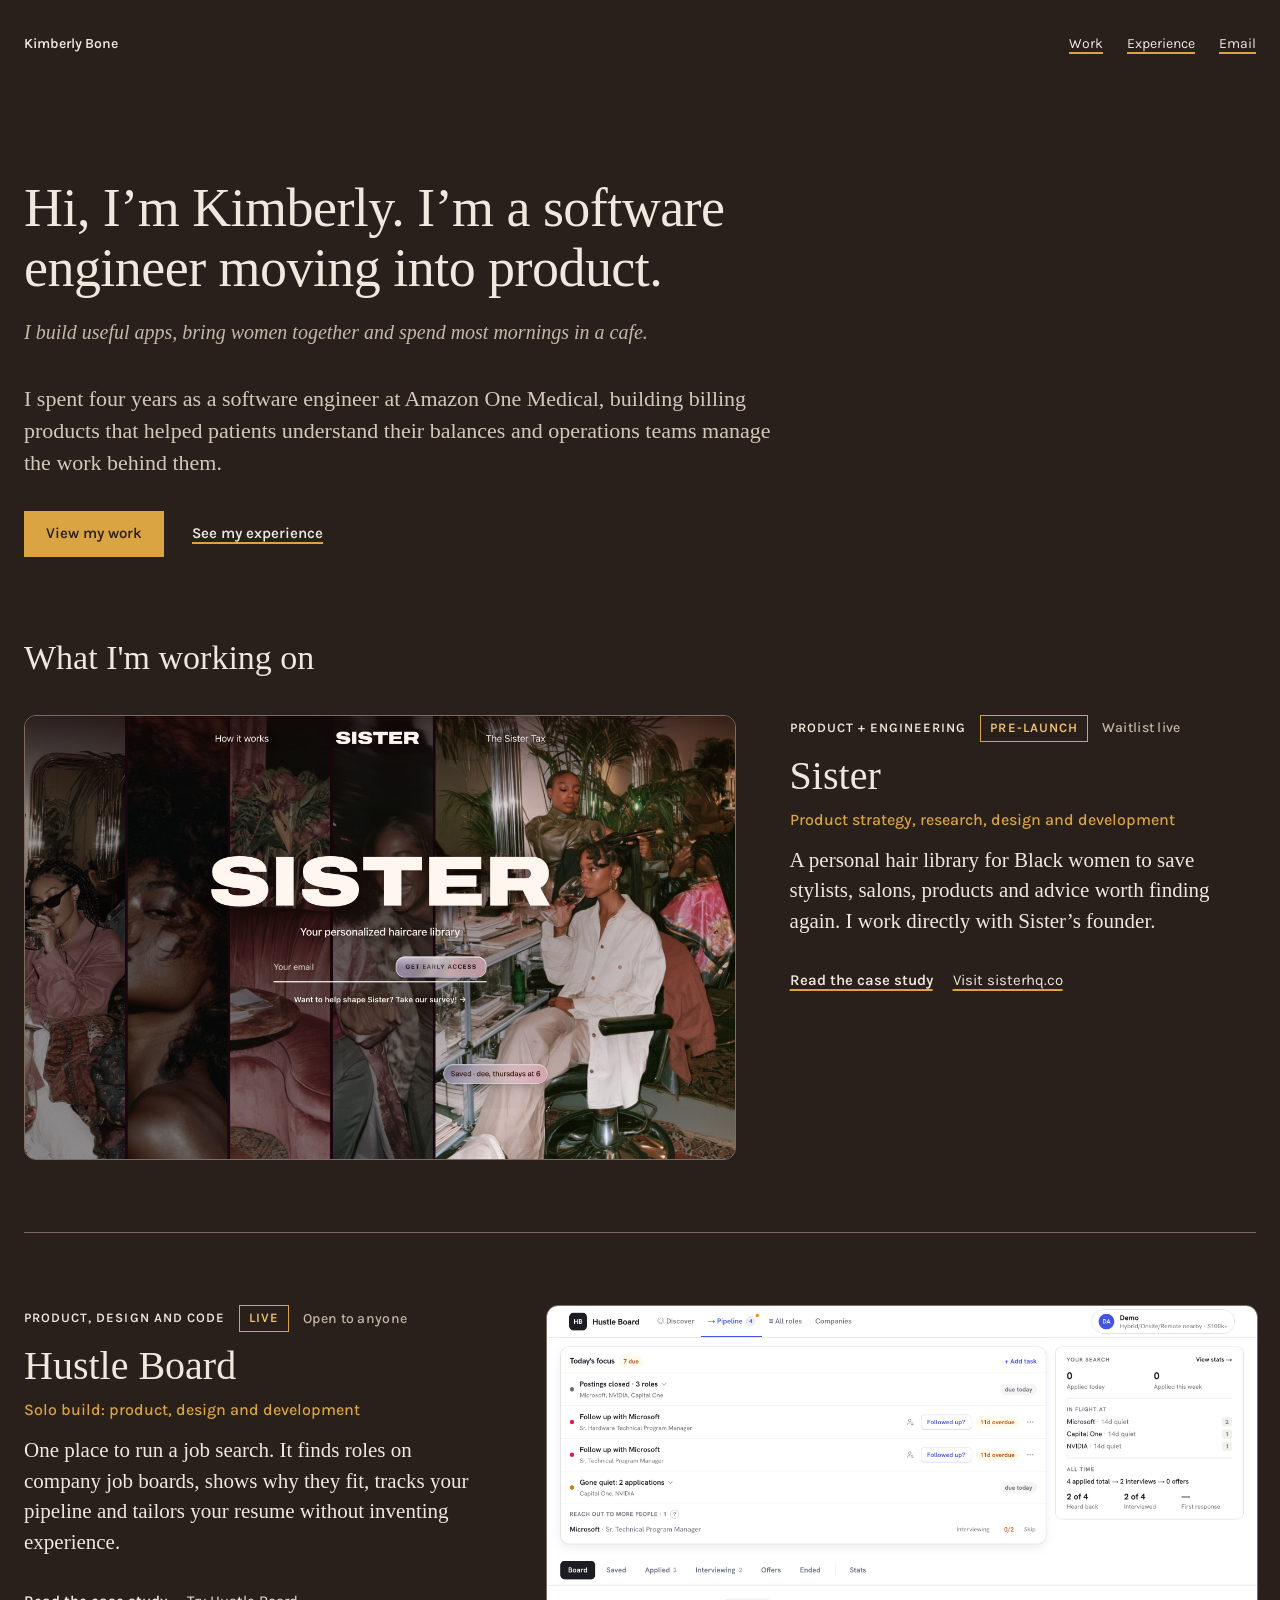
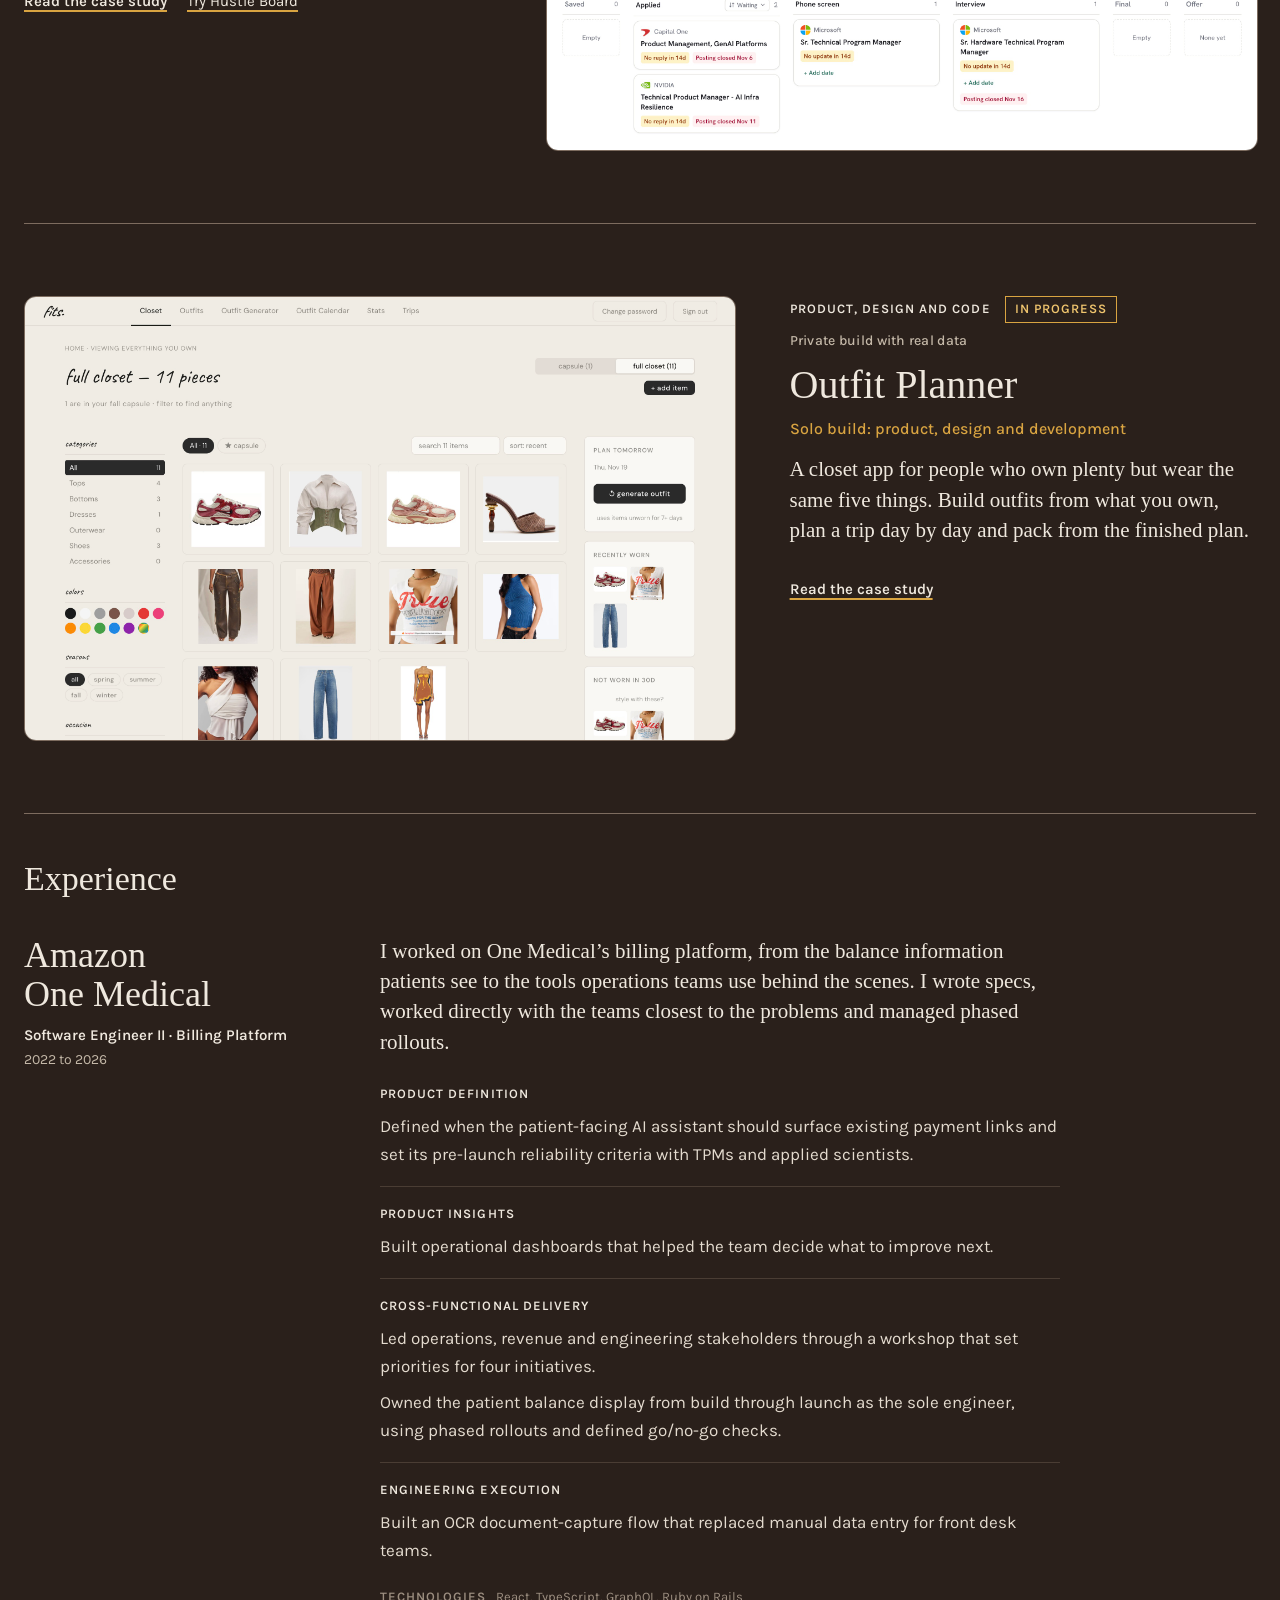
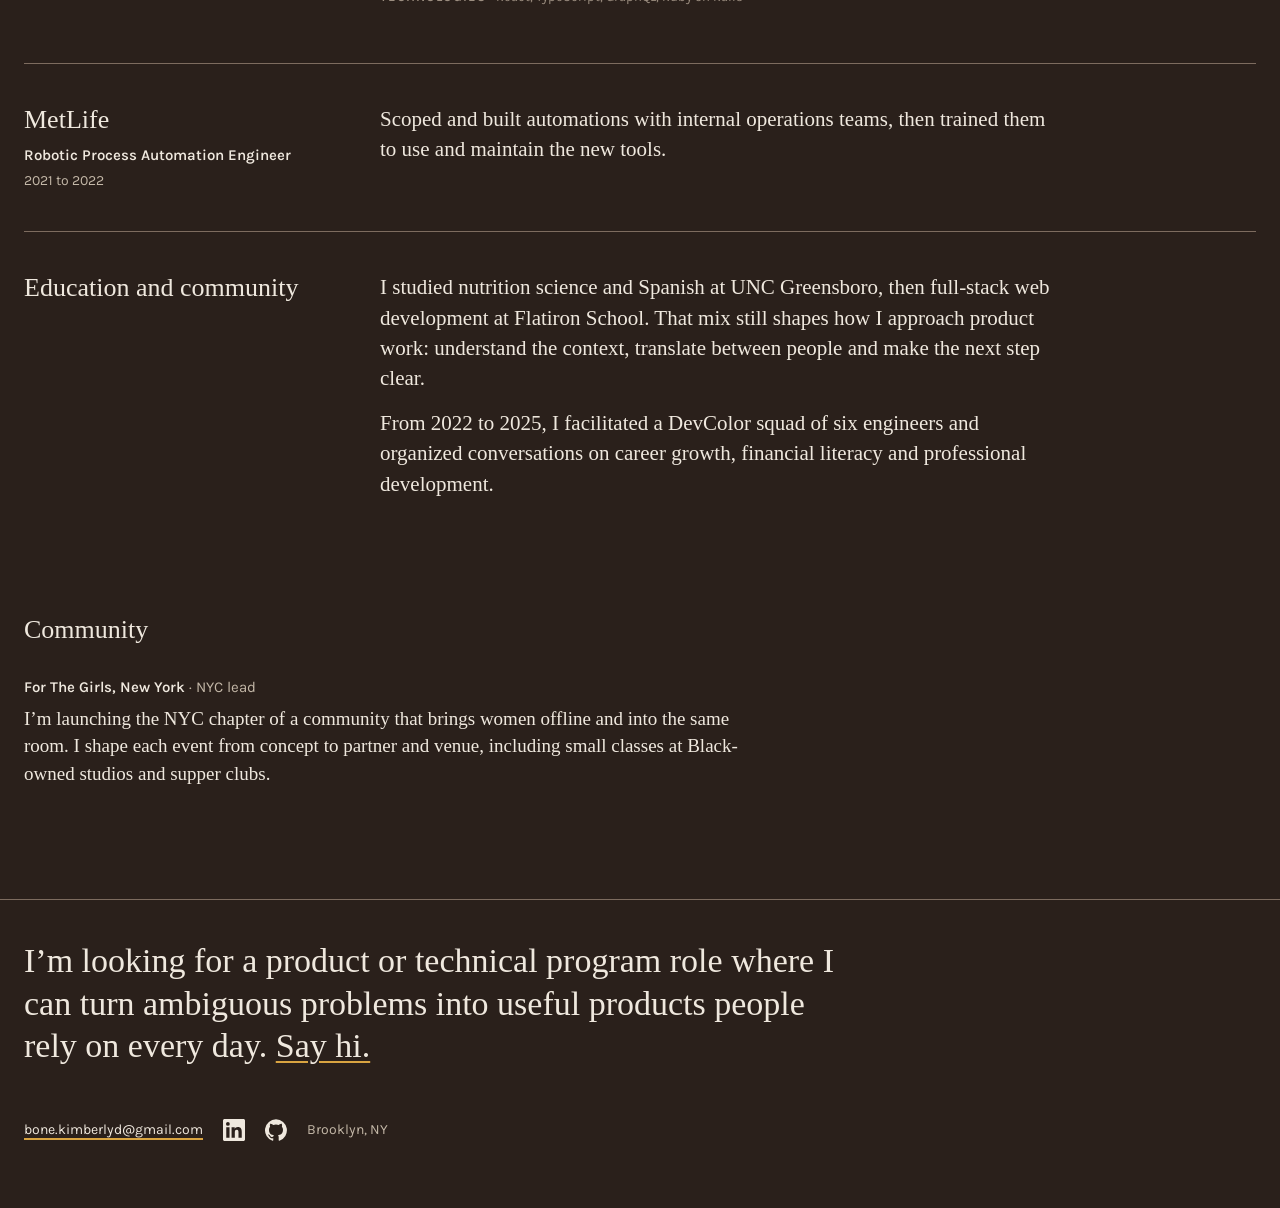
==== commit 57c3778b: "Use GitHub and LinkedIn logos in the homepage footer" ====
--- a/index.html
+++ b/index.html
@@ -24,6 +24,8 @@
 .exp-theme p{font-family:'Karla',sans-serif;font-size:17px;line-height:1.65;color:#E4DBCF}
 .exp-stack-label{margin-right:10px;font-weight:600;letter-spacing:.08em;text-transform:uppercase}
 .exp-stack{margin:24px 0 0;font-family:'Karla',sans-serif;font-size:13px;color:#9C8E80}
+.social-link{display:inline-flex;flex:0 0 44px;align-items:center;justify-content:center;width:44px;height:44px;margin:0 -11px;color:#EFE8DE}
+.social-link:hover{color:#F0C56E}
 .card-owner{margin:10px 0 0;font-family:'Karla',sans-serif;font-size:16px;font-weight:500;color:#D9A441}
 </style>
 <style>img{max-width:100%}article img{border-radius:12px}</style>
@@ -146,10 +148,10 @@
 
 <footer style="max-width: 1240px; margin: 0 auto; padding: 40px 24px 56px; border-top: 1px solid #7D6C5F">
 <p style="margin: 0; font-size: 34px; line-height: 1.25; max-width: 820px">I’m looking for a product or technical program role where I can turn ambiguous problems into useful products people rely on every day. <a href="mailto:bone.kimberlyd@gmail.com">Say hi.</a></p>
-<p style="margin: 40px 0 0; display: flex; flex-wrap: wrap; gap: 4px 20px; font-family: 'Karla', sans-serif; font-size: 14px">
+<p style="margin: 40px 0 0; display: flex; flex-wrap: wrap; align-items: center; gap: 4px 20px; font-family: 'Karla', sans-serif; font-size: 14px">
 <a href="mailto:bone.kimberlyd@gmail.com" style="padding: 10px 0">bone.kimberlyd@gmail.com</a>
-<a href="https://linkedin.com/in/kimberly-bone" style="padding: 10px 0">LinkedIn</a>
-<a href="https://github.com/kimberlybone" style="padding: 10px 0">GitHub</a>
+<a href="https://linkedin.com/in/kimberly-bone" class="social-link" aria-label="LinkedIn"><svg viewBox="0 0 24 24" width="22" height="22" aria-hidden="true" focusable="false"><path fill="currentColor" d="M20.45 20.45h-3.56v-5.57c0-1.33-.02-3.04-1.85-3.04-1.85 0-2.14 1.45-2.14 2.94v5.67H9.35V9h3.41v1.56h.05c.48-.9 1.64-1.85 3.37-1.85 3.6 0 4.27 2.37 4.27 5.46v6.28zM5.34 7.43a2.06 2.06 0 1 1 0-4.13 2.06 2.06 0 0 1 0 4.13zM7.12 20.45H3.56V9h3.56v11.45zM22.22 0H1.77C.79 0 0 .77 0 1.73v20.54C0 23.23.79 24 1.77 24h20.45c.98 0 1.78-.77 1.78-1.73V1.73C24 .77 23.2 0 22.22 0z"/></svg></a>
+<a href="https://github.com/kimberlybone" class="social-link" aria-label="GitHub"><svg viewBox="0 0 24 24" width="22" height="22" aria-hidden="true" focusable="false"><path fill="currentColor" d="M12 .3a12 12 0 0 0-3.8 23.38c.6.12.83-.26.83-.57L9 21.07c-3.34.72-4.04-1.61-4.04-1.61-.55-1.39-1.34-1.76-1.34-1.76-1.08-.74.09-.73.09-.73 1.2.09 1.83 1.24 1.83 1.24 1.07 1.83 2.81 1.3 3.5 1 .1-.78.42-1.31.76-1.61-2.67-.3-5.47-1.33-5.47-5.93 0-1.31.47-2.38 1.24-3.22-.14-.3-.54-1.52.1-3.18 0 0 1-.32 3.3 1.23a11.5 11.5 0 0 1 6 0c2.28-1.55 3.29-1.23 3.29-1.23.64 1.66.24 2.88.12 3.18a4.65 4.65 0 0 1 1.23 3.22c0 4.61-2.8 5.63-5.48 5.92.42.36.81 1.1.81 2.22l-.01 3.29c0 .31.2.69.82.57A12 12 0 0 0 12 .3"/></svg></a>
 <span style="padding: 10px 0; color: #C4B8A8">Brooklyn, NY</span>
 </p>
 </footer>
